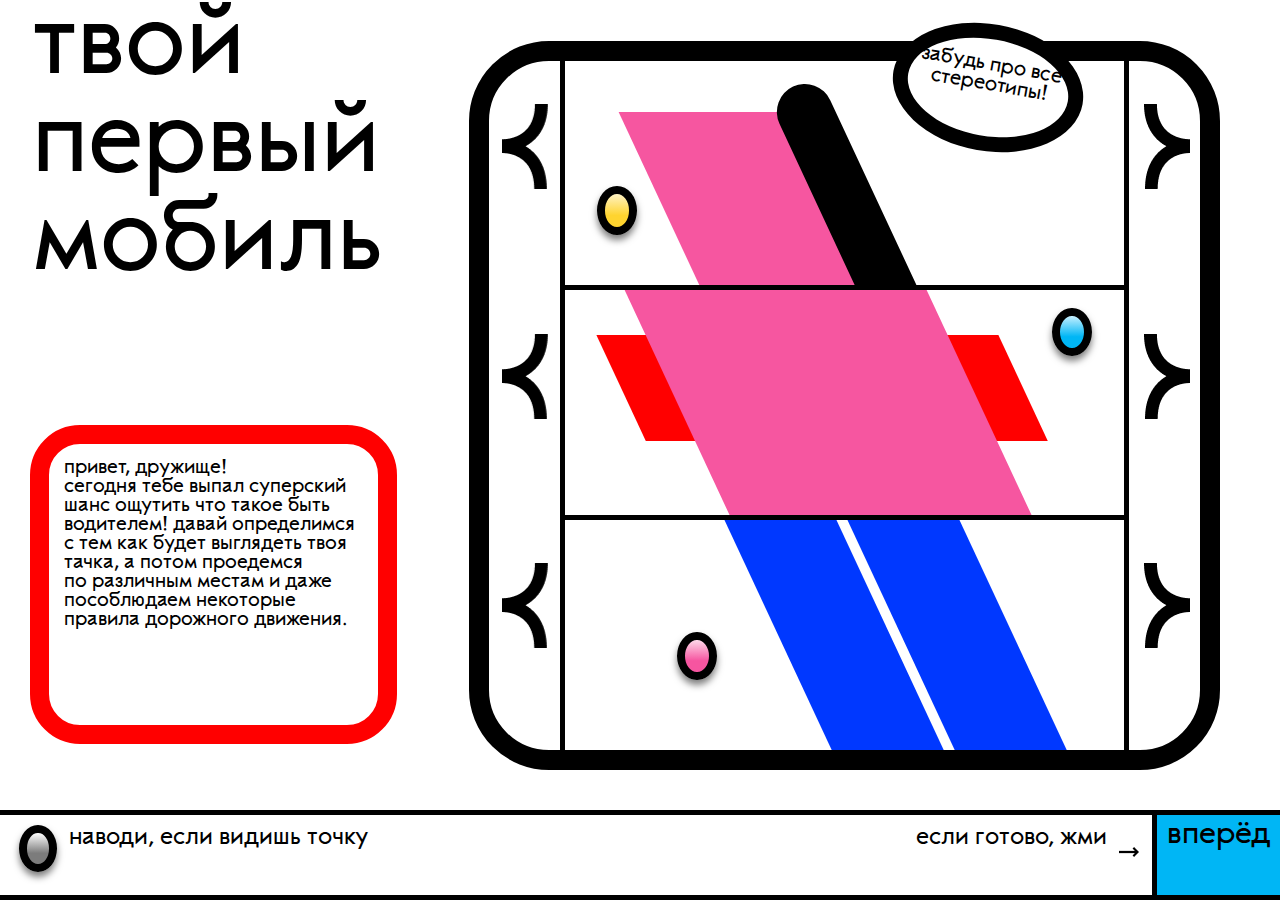
==== index.html @ 3484504b "Update index.html" ====
<!DOCTYPE html>
<html lang="en" dir="ltr">
  <head>
    <meta charset="utf-8">
    <title>бибика</title>
    <meta name="viewport" content="width=device-width, initial-scale=1">
    <link rel="stylesheet" href="stylesheets/style.css">
    <script src="https://ajax.googleapis.com/ajax/libs/jquery/3.5.1/jquery.min.js"></script>
    <script src="stylesheets/js.js"></script>
    <link rel="stylesheet" href="stylesheets/responsive.css">
    <link rel="stylesheet" href="stylesheets/responsive2.css">

  </head>
  <body>
    <div class="wrapper">
    <div class="wrapper2">

    <section class="block1">
      <div class="part1">
          <p class="p1">твой первый мобиль</p>
          <div class="line1"></div>
          <div class="line2"></div>
          <div class="line3"></div>
          <p class="p2">привет, дружище!<br>сегодня тебе выпал суперский шанс ощутить что такое быть водителем! давай определимся с&nbsp;тем как будет выглядеть твоя тачка, а потом проедемся по&nbsp;различным местам и даже пособлюдаем некоторые правила дорожного движения.</p>
      </div>

      <div class="part2">
        <div class="plushka">
            <div class="">забудь про все стереотипы!</div>
        </div>
        <div class="button1_block1"></div>
        <div class="button2_block1"></div>
        <div class="button3_block1"></div>

        <div class="slider_wrapper">

          <div class="slider1">
            <div class="item" id="slide1">
              <div class="element1_slide1"></div>
              <div class="element2_slide1"></div>
            </div>
            <div class="item" id="slide2">
              <div class="element2_slide2"></div>
              <div class="element1_slide2"></div>
            </div>
            <div class="item" id="slide3">
              <div class="element1_slide3"></div>
              <div class="element2_slide3"></div>
            </div>
          </div>

          <a class="previous1" onclick="plusDivs(-1, 0)"></a>
          <a class="next1" onclick="plusDivs(1, 0)"></a>

          <div class="slider2">
            <div class="item2" id="slide1_2">
              <div class="element2_slide1_slider2"></div>
              <div class="element1_slide1_slider2"></div>
            </div>
            <div class="item2" id="slide2_2">
              <div class="element1_slide2_slider2"></div>
              <div class="element2_slide2_slider2"></div>
            </div>
            <div class="item2" id="slide3_2">
              <div class="element2_slide3_slider2"></div>
              <div class="element1_slide3_slider2"></div>
            </div>
          </div>

          <a class="previous2" onclick="plusDivs(-1, 1)"></a>
          <a class="next2" onclick="plusDivs(1, 1)"></a>

          <div class="slider3">
            <div class="item3" id="slide1_3">
              <div class="element1_slide1_slider3"></div>
              <div class="element2_slide1_slider3"></div>
            </div>
            <div class="item3" id="slide2_3">
              <div class="element1_slide2_slider3"></div>
              <div class="element2_slide2_slider3"></div>
            </div>
            <div class="item3" id="slide3_3">
              <div class="element1_slide3_slider3"></div>
              <div class="element2_slide3_slider3"></div>
              <div class="element3_slide3_slider3"></div>
            </div>
          </div>

          <a class="previous3" onclick="plusDivs(-1, 2)"></a>
          <a class="next3" onclick="plusDivs(-1, 2)"></a>

        </div>
      </div>

      <div class="part3">
        <div class="part3_1">
            <div class="button_general_block1"></div>
            <div class="text1_part1">наводи, если видишь точку</div>
            <!-- <div class="text2_part1">создай самую заметную бибику на проезжей части!</div> -->
            <!-- <div class="text3_part1">под капотом хранится самое важное в автомобиле — мотор!</div>
            <div class="text4_part1">чем круче колёса, тем приятнее поездка :)</div> -->
        </div>
        <div class="part3_2">
            <img src="./images/strelka.png" alt="">
            <div class="">если готово, жми</div>
        </div>
        <div class="part3_3">
            <div class="vpered1">вперёд</div>
        </div>
      </div>
      <div class="color_change1"></div>
    </section>



    <section class="block2">
      <div class="mainpart">
        <div class="light1">
            <div class="oval1"></div>
            <div class="stop_signal">stop</div>
        </div>
        <div class="light2">
            <div class="oval2"></div>
            <div class="wait_signal">wait</div>
        </div>
        <div class="light3">
            <div class="oval3"></div>
            <div class="go_signal">go</div>
        </div>
      </div>
      <div class="footer2">
        <div class="part1_footer2">
          <div class="phrase1">
            <div class="phrase1_part1">красный сигнал светофора запрещает движение!</div>
            <!-- <div class="phrase1_part1_iphone">красный сигнал светофора <br>запрещает движение!</div> -->
            <div class="phrase1_part2">мигающий тоже!</div>
          </div>
          <div class="phrase2">
            <div class="phrase2_part1">жёлтый сигнал светофора все еще запрещает движение!</div>
            <div class="phrase2_part2">но жёлтый мигающий уже разрешает</div>
          </div>
          <div class="phrase3">зелёный сигнал точно разрешает движение! можешь ехать</div>
        </div>
        <div class="part2_footer2">
          <div class="vpered2">вперёд</div>
        </div>
      </div>
    </section>


    <section class="block3">

      <div class="mainpart3">

        <div class="line_top">
          <div class="car5">
            <img src="./images/car5.svg" alt="">
          </div>
          <div class="car6">
            <img src="./images/car7.svg" alt="">
          </div>
          <div class="car7">
            <img src="./images/car3.svg" alt="">
          </div>
          <div class="car8">
            <img src="./images/car5.svg" alt="">
          </div>
        </div>

        <div class="line_middle1">
          <div class="car3">
            <img src="./images/car7.svg" alt="">
          </div>
          <div class="car4">
            <img src="./images/car3.svg" alt="">
          </div>
          <div class="car9">
            <img src="./images/car5.svg" alt="">
          </div>
          <div class="car10">
            <img src="./images/car2.svg" alt="">
          </div>
        </div>

        <div class="line_middle2">
          <div class="dashed_line">
            <img src="./images/dashed_line.svg" alt="">
          </div>
          <div class="second_slider_wrapper">
            <div class="slider1_second_slider_wrapper"></div>
            <div class="slider2_second_slider_wrapper"></div>
            <div class="slider3_second_slider_wrapper"></div>
          </div>
        </div>

        <div class="line_bottom">
          <div class="car1">
            <img src="./images/car6.svg" alt="">
          </div>
          <div class="car2">
            <img src="./images/car1.svg" alt="">
          </div>
        </div>
        <div class="bip_bip_img">
          <img class="b_img" src="./images/b2.svg" alt="">
          <img class="i_img" src="./images/i2.svg" alt="">
          <img class="p_img" src="./images/p2.svg" alt="">

          <img class="b2_img" src="./images/b.svg" alt="">
          <img class="i2_img" src="./images/i.svg" alt="">
          <img class="p2_img" src="./images/p.svg" alt="">
        </div>
      </div>

      <div class="footer3">
        <div class="part1_footer3">
          <div>газ</div>
        </div>
        <div class="part2_footer3">
          <div>тормоз</div>
        </div>
        <!-- <div class="part3_footer3">
          <div>нитро</div>
        </div> -->
        <div class="part4_footer3">
          <img class="bip_bip_button" src="./images/bip_bip.svg"></img>
        </div>
        <div class="part5_footer3">
          <div class="vpered3">вперёд</div>
        </div>
      </div>
    </section>


    <section class="block4">
      <div class="mainpart4">

        <div class="slider_block4_part1">
          <div class="city_slider">
            <div class="rectangle_part4"></div>

            <a class="previous_button_part4">
              <img src="./images/previousbutton.svg" alt="">
            </a>
            <a class="next_button_part4">
              <img src="./images/nextbutton.svg" alt="">
            </a>

            <div class="city_name">
              <div class="city_name_wrapper">
                <div class="city1">
                  <p id="city_name_paragraphs">Новосибирск</p>
                </div>
                <div class="city2">
                  <p id="city_name_paragraphs">Томск</p>
                </div>
                <div class="city3">
                  <p id="city_name_paragraphs">Красноярск</p>
                </div>
                <div class="city4">
                  <p id="city_name_paragraphs">Челябинск</p>
                </div>
                <div class="city5">
                  <p id="city_name_paragraphs">Тюмень</p>
                </div>
                <div class="city6">
                  <p id="city_name_paragraphs">Екатеринбург</p>
                </div>
                <div class="city7">
                  <p id="city_name_paragraphs">Новгород</p>
                </div>
                <div class="city8">
                  <p id="city_name_paragraphs">Краснодар</p>
                </div>
                <div class="city9">
                  <p id="city_name_paragraphs">Ростов-на-Дону</p>
                </div>
                <div class="city10">
                  <p id="city_name_paragraphs">Сочи</p>
                </div>
                <div class="city11">
                  <p id="city_name_paragraphs">Санкт-Петербург</p>
                </div>
                <div class="city12">
                  <p id="city_name_paragraphs">Москва</p>
                </div>
              </div>
            </div>
          </div>
        </div>

        <div class="slider_block4_part2">
          <div class="slider_block4_part2_wrapper">
            <div class="slider_block4 background1_part4">
              <div class="button1_block4"></div>
            </div>
            <div class="slider_block4 background2_part4">
              <div class="button2_block4"></div>
            </div>
            <div class="slider_block4 background3_part4">
              <div class="button3_block4"></div>
            </div>
            <div class="slider_block4 background4_part4">
              <div class="button4_block4"></div>
            </div>
            <div class="slider_block4 background5_part4">
              <div class="button5_block4"></div>
            </div>
            <div class="slider_block4 background6_part4">
              <div class="button6_block4"></div>
            </div>
            <div class="slider_block4 background7_part4">
              <div class="button7_block4"></div>
            </div>
            <div class="slider_block4 background8_part4">
              <div class="button8_block4"></div>
            </div>
            <div class="slider_block4 background9_part4">
              <div class="button9_block4"></div>
            </div>
            <div class="slider_block4 background10_part4">
              <div class="button10_block4"></div>
            </div>
            <div class="slider_block4 background11_part4">
              <div class="button11_block4"></div>
            </div>
            <div class="slider_block4 background12_part4">
              <div class="button12_block4"></div>
            </div>
          </div>

          <div class="third_slider_wrapper">
            <div class="slider1_third_slider_wrapper"></div>
            <div class="slider2_third_slider_wrapper"></div>
            <div class="slider3_third_slider_wrapper"></div>
          </div>
        </div>

        <div class="bip_bip_img2">
          <img class="b_img2" src="./images/b2.svg" alt="">
          <img class="i_img2" src="./images/i2.svg" alt="">
          <img class="p_img2" src="./images/p2.svg" alt="">
        </div>
      </div>

      <div class="road_sign_1">
        <img src="./images/road_sign_1.svg" alt="">
      </div>
      <div class="road_sign_2">
        <img src="./images/road_sign_2.svg" alt="">
      </div>
      <div class="road_sign_3">
        <img src="./images/road_sign_3.svg" alt="">
      </div>

      <div class="footer4">
        <div class="part1_footer4">

        </div>
        <div class="part2_footer4">
          <img class="bip_bip_button2" src="./images/bip_bip.svg"></img>
        </div>
        <div class="part3_footer4">
          <div class="vpered4">вперёд</div>
        </div>
      </div>
    </section>

    <section class="footer">
      <div class="picture_footer">
        <img src="./images/footer.svg" alt="">
      </div>
      <div class="text_footer">
        <div class="text_footer1">hse art and design school 2021</div>
        <div class="text_footer2">выполнил: данил матлахов</div>
      </div>
    </section>

  </div>
  </div>
  </body>
</html>
---- stylesheets/style.css ----
@import 'reset.css';
@import 'layout.css';
@import 'animation.css';

body {
 width: 100%;
 height: 100%;
 margin: 0 auto;
 display: block;
 position: relative;
 /* overflow: hidden; */
}
/* body::before {
  content: "";
  position: absolute;
  left: 0;
  top: 0;
  right: 0;
  width: 100%;
  height: 100%;
  display: block;
  opacity: 0.2;
  background: url("../images/background1.png") no-repeat;
  background-size: 100% auto;
} */
html{
  position: relative;
  height: 100%;
  width: 100%;
}

.wrapper {
  height: 100%;
  width: 100%;
  position: relative;
  overflow: hidden;
}
.wrapper2 {
  height: 100%;
  width: 420%;
  position: absolute;
  display: grid;
  grid-template-columns: 1fr 1fr 1fr 1fr 0.2fr;
  grid-template-areas: "block1 block2 block3 block4 main_footer"
}
.wrapper2_action1 {
  left: -100%;
  transition: all 0.25s ease;
}
.wrapper2_action2 {
  left: -200%;
  transition: all 0.25s ease;
}
.wrapper2_action3 {
  left: -300%;
  transition: all 0.25s ease;
}
.wrapper2_action4 {
  left: -320%;
  transition: all 0.25s ease;
}

/* начало первого блока */
.block1 {
  grid-area: block1;
  height: 100%;
  width: 100%;
  display: grid;
  /* display: none; */
  grid-template-columns: 1fr 1fr 1fr;
  grid-template-rows: 1fr 10%;
  grid-template-areas:  "part1 part2 part2"
                        "part3 part3 part3"
}

.plushka {
  height: 12%;
  width: 19%;
  position: absolute;
  background: white;
  top: 3%;
  right: 23%;
  z-index: 5;
  border-radius: 50%;
  transform: rotate(10deg);
  border: 15px solid black;
}
.plushka div {
  font-size: 20px;
  font-family: TwentytwelveSansG;
  margin-top: 10%;
  text-align: center;
}
.button1_block1, .button2_block1, .button3_block1 {
  position: absolute;
  height: 4%;
  width: 2.8%;
  border-radius: 50%;
  border: 8px solid black;
  box-shadow: 0px 5px 7px 0px rgba(0,0,0,0.5);
}
.button1_block1 {
  top: 23%;
  left: 20%;
  background: -webkit-linear-gradient(0deg, rgb(255, 212, 47) 35%, rgb(255, 243, 197));
  background: -moz-linear-gradient(0deg, rgb(255, 212, 47) 35%, rgb(255, 243, 197));
  background: linear-gradient(0deg, rgb(255, 212, 47) 35%, rgb(255, 243, 197));
}
.button2_block1 {
  top: 38%;
  right: 22%;
  background: -webkit-linear-gradient(0deg, rgb(0, 182, 245) 35%, rgb(198, 240, 255));
  background: -moz-linear-gradient(0deg, rgb(0, 182, 245) 35%, rgb(198, 240, 255));
  background: linear-gradient(0deg, rgb(0, 182, 245) 35%, rgb(198, 240, 255));
}
.button3_block1 {
  top: 78%;
  right: 66%;
  background: -webkit-linear-gradient(0deg, rgb(246, 85, 160) 35%, rgb(254, 217, 234));
  background: -moz-linear-gradient(0deg, rgb(246, 85, 160) 35%, rgb(254, 217, 234));
  background: linear-gradient(0deg, rgb(246, 85, 160) 35%, rgb(254, 217, 234));
}
.button_general_block1 {
  top: 13%;
  left: 1.5%;
  background: -webkit-linear-gradient(0deg, rgb(124, 124, 124) 35%, rgb(255, 255, 255));
  background: -moz-linear-gradient(0deg, rgb(124, 124, 124) 35%, rgb(255, 255, 255));
  background: linear-gradient(0deg, rgb(124, 124, 124) 35%, rgb(255, 255, 255));
  position: absolute;
  height: 38%;
  width: 1.8%;
  border-radius: 50%;
  border: 8px solid black;
  box-shadow: 0px 5px 7px 0px rgba(0,0,0,0.5);
}
/* _______________________________________________ */
.part1 {
  position: relative;
  grid-area: part1;
}
.p1 {
  height: 53%;
  width: 85%;
  margin: 0 auto;
  margin-top: 0%;
  opacity: 1;
  position: relative;
  font-size: 115px;
  font-family: TwentytwelveSansG;
  /* text-decoration: underline; */
}
.line1, .line2, .line3 {display: none;}
.p2 {
  height: 33%;
  width: 70%;
  margin: 0 auto;
  margin-top: -1%;
  /* background: red; */
  opacity: 1;
  position: relative;
  font-size: 22px;
  font-family: TwentytwelveSansG;
  border-radius: 50px;
  border: 19px solid red;
  padding: 15px;
}
/* _______________________________________________ */

.part2 {
  position: relative;
  grid-area: part2;
  display: grid;
  grid-template-columns: 5% 1fr 7%;
  grid-template-rows: 5% 1fr 5%;
  grid-template-areas: ". . ."
                       ". slider_wrapper ."
                       ". . ."
}
.slider_wrapper {
  grid-area: slider_wrapper;
  border-radius: 80px;
  border: 20px solid black;
  display: grid;
  grid-template-columns: 10% 1fr 10%;
  grid-template-rows: 1fr 1fr 1fr;
  grid-template-areas:  "previous_button1 slider1 next_button1"
                        "previous_button2 slider2 next_button2"
                        "previous_button3 slider3 next_button3"
}
.slider1 {
  position: relative;
  grid-area: slider1;
  overflow: hidden;
  /* background-color: purple; */
  border-bottom: 5px solid black;
  border-left: 5px solid black;
  border-right: 5px solid black;
}
#slide1, #slide2, #slide3 {width: 100%; height: 100%; position: relative;}
/* #slide1 {background-color: red;} */
/* #slide2 {background-color: green;} */
/* #slide3 {background-color: yellow;} */

.element1_slide1 {
  position: absolute;
  height: 79%; width: 36%;
  left: 17%; top: 23%;
  transform: skewX(25deg);
  background-color: #F656A0;
}
.element2_slide1 {
  position: absolute;
  height: 120%; width: 10%;
  left: 46%; top: 6%;
  transform: rotate(-25deg);
  background-color: black;
  border-radius: 100px;
}
.element1_slide2 {
  position: absolute;
  height: 111%; width: 32%;
  left: 21%; top: 22%;
  transform: skewX(25deg);
  background-color: #FFD42F;
  border-radius: 60px;
}
.element2_slide2 {
  position: absolute;
  height: 39%; width: 7%;
  left: 51%; top: 49%;
  transform: skew(25deg);
  background-color: #FF0000;
}
.element1_slide3 {
  position: absolute;
  height: 52%; width: 47%;
  left: 13%; top: 48%;
  transform: skewX(25deg);
  background-color: #0038FF;
}
.element2_slide3 {
  position: absolute;
  height: 85%; width: 10%;
  left: 37%; top: 6%;
  transform: rotate(-25deg);
  background-color: black;
  border-radius: 100px;
}
/* _______________________________________________ */

.slider2 {
  position: relative;
  grid-area: slider2;
  overflow: hidden;
  border-bottom: 5px solid black;
  border-left: 5px solid black;
  border-right: 5px solid black;
}

#slide1_2, #slide2_2, #slide3_2 {width: 100%; height: 100%; position: relative;}

.element1_slide1_slider2 {
  position: absolute;
  height: 100%; width: 54%;
  left: 20%;
  transform: skewX(25deg);
  background-color: #F656A0;
}
.element2_slide1_slider2 {
  position: absolute;
  height: 47%; width: 72%;
  left: 10%; top: 20%;
  transform: skewX(25deg);
  background-color: #FF0000;
}
.element1_slide2_slider2 {
  position: absolute;
  height: 100%; width: 70%;
  left: 11%;
  transform: skewX(25deg);
  background-color: #FFD42F;
  border-radius: 70px;
}
.element2_slide2_slider2 {
  position: absolute;
  height: 38%; width: 8%;
  left: 81%; top: 32%;
  transform: skewX(25deg);
  background-color: black;
}
.element1_slide3_slider2 {
  position: absolute;
  height: 100%; width: 70%;
  left: 13%;
  transform: skewX(25deg);
  background-color: #0038FF;
}
.element2_slide3_slider2 {
  position: absolute;
  height: 40%; width: 90%;
  left: 4%; top: 40%;
  transform: skewX(25deg);
  background-color: #FFD42F;
  border-radius: 70px;
  /* z-index: -1; */
}

/* _______________________________________________ */
.slider3 {
  position: relative;
  grid-area: slider3;
  overflow: hidden;
  border-left: 5px solid black;
  border-right: 5px solid black;
}
#slide1_3, #slide2_3, #slide3_3 {width: 100%; height: 100%; position: relative; overflow: hidden;}
/* #slide3_3 {background-color: skyblue;} */

.element1_slide1_slider3 {
  position: absolute;
  height: 100%; width: 20%;
  left: 38%; top: 0%;
  transform: skewX(25deg);
  background-color: #0038FF;
}
.element2_slide1_slider3 {
  position: absolute;
  height: 100%; width: 20%;
  left: 60%; top: 0%;
  transform: skewX(25deg);
  background-color: #0038FF;
}
.element1_slide2_slider3 {
  position: absolute;
  height: 150%; width: 20%;
  left: 35%; bottom: -4%;
  transform: rotate(-25deg);
  background-color: #FF0000;
  border-radius: 100px;
}
.element2_slide2_slider3 {
  position: absolute;
  height: 150%; width: 20%;
  left: 60%; bottom: -4%;
  transform: rotate(-25deg);
  background-color: #FF0000;
  border-radius: 100px;
}
.element1_slide3_slider3 {
  position: absolute;
  height: 150%; width: 13%;
  left: 64%; bottom: -5%;
  transform: rotate(-25deg);
  background-color: #F656A0;
  border-radius: 100px;
}
.element2_slide3_slider3 {
  position: absolute;
  height: 150%; width: 13%;
  left: 51%; bottom: -5%;
  transform: rotate(-25deg);
  background-color: #F656A0;
  border-radius: 100px;
}
.element3_slide3_slider3 {
  position: absolute;
  height: 150%; width: 13%;
  left: 38%; bottom: -5%;
  transform: rotate(-25deg);
  background-color: #F656A0;
  border-radius: 100px;
}
/* _______________________________________________ */

.next1, .next2, .next3 {
  height: 58%;
  width: 78%;
  margin: 0 auto;
  margin-top: 50%;
}
.next1 { grid-area: next_button1; background: url("../images/nextbutton.png") no-repeat;}
.next2 { grid-area: next_button2; background: url("../images/nextbutton.png") no-repeat;}
.next3 { grid-area: next_button3; background: url("../images/nextbutton.png") no-repeat;}

.previous1, .previous2, .previous3 {
  height: 58%;
  width: 58%;
  margin: 0 auto;
  margin-top: 50%;
}
.previous1 { grid-area: previous_button1; background: url("../images/previousbutton.png") no-repeat;}
.previous2 { grid-area: previous_button2; background: url("../images/previousbutton.png") no-repeat;}
.previous3 { grid-area: previous_button3; background: url("../images/previousbutton.png") no-repeat;}

.active-slide {
 display:block;
}

/* _______________________________________________ */
.part3 {
  position: relative;
  background: white;
  grid-area: part3;
  border-top: 5px solid black;
  border-bottom: 5px solid black;
  display: grid;
  grid-template-columns: 45% 45% 10%;
  grid-template-areas: "part3_1 part3_2 part3_3";
}
.part3_1 {
  grid-area: part3_1;
  /* background: red; */
}
.text1_part1, .text2_part1 {
  font-size: 23px;
  font-family: TwentytwelveSansG;
  margin-top: 2.5%;
  margin-left: 11%;
}
.text2_part1 {
  width: 47ch;
  animation: printed_text1 3s steps(47);
  animation-play-state: paused;
}


.part3_2 {
  grid-area: part3_2;
  /* background: yellow; */
}
.part3_2 div {
  font-size: 23px;
  font-family: TwentytwelveSansG;
  margin-top: 2.5%;
  margin-left: 64%;
}
.part3_2 img {
  position: absolute;
  top: 40%;
  right: 11%;
}
.part3_3 {
  grid-area: part3_3;
  /* background: #00B6F5; */
  background: #00B6F5;
  border-left: 5px solid black;
}
.vpered1 {
  width: 100%;
  font-size: 36px;
  font-family: TwentytwelveSansG;
  display: flex;
  cursor: pointer;
  justify-content: center;
  margin-top: 4%;
}
.part3_3:hover {
  background: #06A0D6;
  transition: all 0.25s ease;
}




/* начало второго блока */
.block2 {
  grid-area: block2;
  height: 100%;
  width: 100%;
  overflow: hidden;
  display: grid;
  /* display: none; */
  grid-template-rows: 1fr 10%;
  grid-template-areas:  "mainpart"
                        "footer2"
}
/* _______________________________________________ */
.mainpart {
  grid-area: mainpart;
  position: relative;
  background-image: url("../images/road.jpg");
  display: grid;
  grid-template-columns: 2% 1fr 1fr 1fr 2%;
  grid-template-areas:  ". light1 light2 light3 ."
}
.light1, .light2, .light3 {position: relative;}
.light1 {grid-area: light1;}
.light2 {grid-area: light2;}
.light3 {grid-area: light3;}

.oval1, .oval2, .oval3 {
  position: relative;
  height: 100%;
  width: 100%;
  border-radius: 100% / 100%;
  transform: skew(20deg);
}
.oval1 {
  background: red;
  opacity: 0.4;
  animation: red_signal_work 25s linear;
  animation-play-state: paused;
}
.oval2 {
  background: #FFD42F;
  opacity: 0.4;
  animation: yellow_signal_work 25s ease;
  animation-play-state: paused;
}
.oval3 {
  background: #11DA00;
  opacity: 1;
  animation: green_signal_work 25s ease;
  animation-play-state: paused;
  box-shadow: 0px 0px 40px 20px #11DA00;
}
.stop_signal, .wait_signal, .go_signal {
  position: absolute;
  font-size: 120px;
  font-family: TwentytwelveSansG;
  transform: rotate(-32deg);
}
.stop_signal {
  top: 40%;
  left: 17%;
  opacity: 0.4;
  animation: light1_work 25s linear;
  animation-play-state: paused;
}
.wait_signal {
  top: 40%;
  left: 19%;
  opacity: 0.4;
  animation: light2_work 25s ease;
  animation-play-state: paused;
}
.go_signal {
  top: 40%;
  left: 33%;
  opacity: 1;
  animation: light3_work 25s ease;
  animation-play-state: paused;
}

.footer2 {
  grid-area: footer2;
  position: relative;
  background: white;
  display: grid;
  grid-template-columns: 1fr 10%;
  grid-template-areas:  "part1_footer2 part2_footer2";
  border-top: 5px solid black;
  border-bottom: 5px solid black;
}
.part1_footer2 {
  position: relative;
  grid-area: part1_footer2;
}
.phrase1 {
  position: absolute;
  height: 100%;
  width: 97%;
  left: 2%;
  top: 90%;
  animation: phrase1_disappear 9s;
  animation-play-state: paused;
}
.phrase1_part1 {
  display: inline-block;
  width: 44ch;
  animation: printed_text1 3s steps(44);
  animation-play-state: paused;
}
.phrase1_part2 {
  display: inline-block;
  width: 14ch;
  opacity: 1;
  animation: printed_text1 1.5s 5s steps(14), printed_text2_opacity 5s;
  animation-play-state: paused;
}
.phrase2 {
  position: absolute;
  height: 100%;
  width: 97%;
  left: 2%;
  top: 90%;
  opacity: 0;
  animation: phrase2_disappear 7.5s 8.5s;
  animation-play-state: paused;
}
.phrase2_part1 {
  width: 51ch;
  opacity: 1;
  animation: printed_text1 2.5s 8.5s steps(51);
  animation-play-state: paused;
}
.phrase2_part2 {
  width: 32ch;
  opacity: 1;
  animation: printed_text1 1.2s 13s steps(32), printed_text2_opacity 13s;
  animation-play-state: paused;
}
.phrase1 div, .phrase2 div {
  display: inline-block;
  font-size: 23px;
  margin-top: 1.5%;
  white-space: nowrap;
  overflow: hidden;
  font-family: monospace;
}
.phrase3 {
  position: absolute;
  width: 53ch;
  height: 100%;
  margin-left: 2%;
  top: 30%;
  opacity: 1;
  font-size: 23px;
  white-space: nowrap;
  overflow: hidden;
  font-family: monospace;
  animation: printed_text2_opacity 15.7s, printed_text1 3s steps(53) 15.7s;
  animation-play-state: paused;
}

.part2_footer2 {
  grid-area: part2_footer2;
  background: #00B6F5;
  border-left: 5px solid black;
  cursor: pointer;
  opacity: 1;
  animation: vpered2_activity 16.5s ease;
  animation-play-state: paused;
}
@keyframes vpered2_activity {
  0% {opacity: 0; cursor: none}
  97% {opacity: 0; cursor: none}
  100% {opacity: 1; cursor: none}
}
.part2_footer2:hover {
  background: #06A0D6;
  transition: all 0.25s ease;
}
.part2_footer2 div {
  width: 100%;
  font-size: 36px;
  font-family: TwentytwelveSansG;
  display: flex;
  justify-content: center;
  margin-top: 4%;
}




/* начало третьего блока */
.block3 {
  grid-area: block3;
  height: 100%;
  width: 100%;
  overflow: hidden;
  display: grid;
  /* display: none; */
  grid-template-rows: 1fr 10%;
  grid-template-areas:  "mainpart3"
                        "footer3"
}

/* _______________________________________________ */
.mainpart3 {
  grid-area: mainpart3;
  position: relative;
  display: grid;
  grid-template-rows: 25% 25% 25% 25%;
  grid-template-areas: "line_top"
                       "line_middle1"
                       "line_middle2"
                       "line_bottom"
}

.bip_bip_img, .bip_bip_img2 {
  position: absolute;
  height: 100%;
  width: 100%;
  background-color: black;
  display: none;
  z-index: 2;
}
.bip_bip_img img, .bip_bip_img2 img {position: absolute; height: 100%;}
.i_img {left: 30%;}
.p_img {right: 0;}

.line_top {grid-area: line_top;}
.line_middle1 {grid-area: line_middle1;}
.line_middle2 {grid-area: line_middle2; position: relative;}
.line_bottom {grid-area: line_bottom; position: relative;}

.dashed_line {
  width: 100%;
  height: 12%;
}
.dashed_line img {
  width: 100%;
  height: 100%;
}

.second_slider_wrapper {
  position: absolute;
  bottom: 0;
  left: 35%;
  height: 170%;
  width: 24%;
  /* background-color: red; */
  display: grid;
  margin-left: 0%;
  grid-template-rows: 1fr 1fr 1fr;
  grid-template-areas: "slider1_second_slider_wrapper"
                       "slider2_second_slider_wrapper"
                       "slider3_second_slider_wrapper";
                       animation-name: edut_tachki4, car1_animation3;
                       animation-duration: 6s, 1s;
                       animation-delay: -3s, 0s;
                       animation-direction: normal, alternate;
                       animation-timing-function: linear, ease-in;
                       animation-fill-mode: forwards, forwards;
                       animation-iteration-count: infinite, infinite;
                       animation-play-state: paused, paused;
}



.slider1_second_slider_wrapper {
  grid-area: slider1_second_slider_wrapper;
  overflow: hidden;
  position: relative;
}
.slider2_second_slider_wrapper {
  grid-area: slider2_second_slider_wrapper;
  overflow: hidden;
}
.slider3_second_slider_wrapper {
  grid-area: slider3_second_slider_wrapper;
  overflow: hidden;
}

.car1, .car2 {position: absolute; height: 100%;}
.car1 {left: 0%; animation: car1_animation 6s infinite ease-in, car1_animation2 7s 6s infinite ease-in, car1_animation3 1s infinite alternate ease-in; animation-play-state: paused;}
.car2 {left: 55%; animation: car1_animation 3s infinite ease-in, car1_animation2 7s 3s infinite ease-in, car1_animation3 1s infinite alternate ease-in; animation-play-state: paused;}

.car3, .car4, .car5, .car6, .car7, .car8, .car9, .car10 {
  position: relative;
  display: inline-block;
  height: 100%;
}
.car5, .car8, .car9 {width: 22%;}
.car1 {width: 23%; margin-bottom: 0%;}
.car5 {margin-left: 2%}
.car2, .car6, .car7, .car3, .car4, .car10 {width: 25%;}
.car3 {margin-left: -5%;}
.car4 {margin-right: 1%;}

.car5 img, .car7 img, .car10 img {animation: maschiny_v_probke 1s infinite ease-in}
.car6 img, .car3 img, .car9 img {animation: maschiny_v_probke2 1s infinite ease-in}
.car4 img, .car8 img {animation: maschiny_v_probke3 1s infinite ease-in}

.car2 img, .car3 img, .car6 img, .car10 img {
  position: absolute;
  bottom: 0;
  height: 141%;
}
.car1 img, .car4 img, .car5 img, .car7 img, .car8 img, .car9 img {
  position: absolute;
  bottom: 0;
  height: 165%;
}
/* _______________________________________________ */

.footer3 {
  grid-area: footer3;
  position: relative;
  background: #E0FFFF;
  display: grid;
  grid-template-columns: 7% 12% 1fr 10%;
  grid-template-areas: "part1_footer3 part2_footer3 part4_footer3 part5_footer3";
  border-top: 5px solid black;
  border-bottom: 5px solid black;
}
.part1_footer3 div, .part2_footer3 div, .part3_footer3 div, .part5_footer3 div {
  width: 100%;
  font-size: 36px;
  font-family: TwentytwelveSansG;
  display: flex;
  justify-content: center;
}
.part1_footer3 div, .part2_footer3 div, .part3_footer3 div {margin-top: 4%;}
.part1_footer3 {
  grid-area: part1_footer3;
  border-right: 5px solid black;
  cursor: pointer;
  transition: all 0.25s ease;
}
.part1_footer3:hover {
  background-color: #11DA00;
}
.part2_footer3 {
  grid-area: part2_footer3;
  border-right: 5px solid black;
  cursor: pointer;
  transition: all 0.25s ease;
}
.part2_footer3:hover {
  background-color: #FF0000;
}
.part3_footer3 {
  grid-area: part3_footer3;
  border-right: 5px solid black;
  cursor: pointer;
  transition: all 0.25s ease;
}
.part3_footer3:hover {
  background-color: #0038FF;
}
.part4_footer3 {
  grid-area: part4_footer3;
  position: relative;
}
.bip_bip_button {
  position: absolute;
  height: 100%;
  width: 17%;
  top: 17%;
  right: 1%;
  cursor: url(../images/bip_bip_cursor.png) 100 70, pointer;
  /* animation: bip_bip_flashing 1s infinite; */
}
.part5_footer3 {
  grid-area: part5_footer3;
  background: #00B6F5;
  border-left: 5px solid black;
  cursor: pointer;
}
.part5_footer3:hover {
  background: #06A0D6;
  transition: all 0.25s ease;
}
.vpered3 {
  margin-top: 4%;
}



/* начало четвертого блока */
.block4 {
  grid-area: block4;
  position: relative;
  height: 100%;
  width: 100%;
  /* overflow: hidden; */
  display: grid;
  /* display: none; */
  grid-template-rows: 1fr 10%;
  grid-template-areas:  "mainpart4"
                        "footer4"
}
.mainpart4 {
  grid-area: mainpart4;
  display: grid;
  position: relative;
  grid-template-rows: 5% 15% 1fr 5%;
  grid-template-columns: 3% 1fr 3%;
  grid-template-areas:  ". . ."
                        ". slider_block4_part1 ."
                        ". slider_block4_part2 ."
                        ". . ."
}
.slider_block4_part1 {
  grid-area: slider_block4_part1;
  display: grid;
  grid-template-columns: 20% 1fr 20%;
  grid-template-areas:  ".  city_slider .";
  position: relative;
}
.city_slider {
  grid-area: city_slider;
  position: relative;
  display: grid;
  grid-template-columns: 12% 1fr 12%;
  grid-template-areas: "previous_button_part4 city_name next_button_part4"
}
.rectangle_part4 {
  position: absolute;
  top: 0%;
  height: 80%;
  width: 95%;
  background-color: pink;
  border-radius: 100px;
  border: 20px solid black;
  z-index: -1;
}
.previous_button_part4 {
  grid-area: previous_button_part4;
  border-right: 5px solid black;
  position: relative;
  cursor: pointer;
}
.previous_button_part4 img {
  position: absolute;
  height: 80%;
  top: 19%;
  left: 38%;
}
.next_button_part4 {
  grid-area: next_button_part4;
  border-left: 5px solid black;
  position: relative;
  cursor: pointer;
}
.next_button_part4 img {
  position: absolute;
  height: 80%;
  top: 19%;
  left: 10%;
}
.city_name {
  position: relative;
  grid-area: city_name;
  height: 100%;
  width: 100%;
  overflow: hidden;
}
.city_name_wrapper {
  position: absolute;
  height: 100%;
  width: 1200%;
  display: grid;
  grid-template-columns: 1fr 1fr 1fr 1fr 1fr 1fr 1fr 1fr 1fr 1fr 1fr 1fr;
  grid-template-areas:  "city1 city2 city3 city4 city5 city6 city7 city8 city9 city10 city11 city12";
  transition: all 1.5s ease;
}
.city1 {grid-area: city1;}
.city2 {grid-area: city2;}
.city3 {grid-area: city3;}
.city4 {grid-area: city4;}
.city5 {grid-area: city5;}
.city6 {grid-area: city6;}
.city7 {grid-area: city7;}
.city8 {grid-area: city8;}
.city9 {grid-area: city9;}
.city10 {grid-area: city10;}
.city11 {grid-area: city11;}
.city12 {grid-area: city12;}
#city_name_paragraphs {
  margin-top: 6%;
  text-align: center;
  font-size: 36px;
  font-family: TwentytwelveSansG;
}

.slider_block4_part2 {
  grid-area: slider_block4_part2;
  border-radius: 80px;
  border: 20px solid black;
  overflow: hidden;
  position: relative;
}
.slider_block4_part2_wrapper {
  position: absolute;
  left: 0%;
  width: 1200%;
  height: 100%;
  display: grid;
  grid-template-columns: 1fr 1fr 1fr 1fr 1fr 1fr 1fr 1fr 1fr 1fr 1fr 1fr;
  grid-template-areas:  "background1 background2 background3 background4 background5 background6 background7 background8 background9 background10 background11 background12";
  transition: all 1.5s ease;
}
.slider_block4 {
  position: relative;
  width: 100%;
  height: 100%;
  background-size: 100%;
}
.button1_block4, .button2_block4, .button3_block4, .button4_block4, .button5_block4, .button6_block4, .button7_block4, .button8_block4, .button9_block4, .button10_block4, .button11_block4, .button12_block4 {
  position: absolute;
  height: 5.5%;
  width: 2%;
  border-radius: 50%;
  border: 8px solid black;
  box-shadow: 0px 5px 7px 0px rgba(0,0,0,0.5);
}
.background1_part4 {position: relative; grid-area: background1; background: url(../images/nsk_background.png) no-repeat top;}
.button1_block4 {top: 9%; left: 68.5%;
  background: -webkit-linear-gradient(0deg, rgb(246, 85, 160) 35%, rgb(254, 217, 234));
  background: -moz-linear-gradient(0deg, rgb(246, 85, 160) 35%, rgb(254, 217, 234));
  background: linear-gradient(0deg, rgb(246, 85, 160) 35%, rgb(254, 217, 234));
}

.background2_part4 {grid-area: background2; background: url(../images/tomsk_background.png) no-repeat center;}
.button2_block4 {top: 22%; left: 23.5%;
  background: -webkit-linear-gradient(0deg, rgb(0, 182, 245) 35%, rgb(198, 240, 255));
  background: -moz-linear-gradient(0deg, rgb(0, 182, 245) 35%, rgb(198, 240, 255));
  background: linear-gradient(0deg, rgb(0, 182, 245) 35%, rgb(198, 240, 255));
}

.background3_part4 {grid-area: background3; background: url(../images/krasnoyarsk_background.png) no-repeat center;}
.button3_block4 {top: 42%; left: 13.5%;
  background: -webkit-linear-gradient(0deg, rgb(255, 212, 47) 35%, rgb(255, 243, 197));
  background: -moz-linear-gradient(0deg, rgb(255, 212, 47) 35%, rgb(255, 243, 197));
  background: linear-gradient(0deg, rgb(255, 212, 47) 35%, rgb(255, 243, 197));
}

.background4_part4 {grid-area: background4; background: url(../images/chelyabinck_background.png) no-repeat bottom;}
.button4_block4 {top: 22%; left: 23.5%;
  background: -webkit-linear-gradient(0deg, rgb(246, 85, 160) 35%, rgb(254, 217, 234));
  background: -moz-linear-gradient(0deg, rgb(246, 85, 160) 35%, rgb(254, 217, 234));
  background: linear-gradient(0deg, rgb(246, 85, 160) 35%, rgb(254, 217, 234));
}

.background5_part4 {grid-area: background5;  background: url(../images/tiumen_background.png) no-repeat center;}
.button5_block4 {top: 14%; left: 23.5%;
  background: -webkit-linear-gradient(0deg, rgb(0, 182, 245) 35%, rgb(198, 240, 255));
  background: -moz-linear-gradient(0deg, rgb(0, 182, 245) 35%, rgb(198, 240, 255));
  background: linear-gradient(0deg, rgb(0, 182, 245) 35%, rgb(198, 240, 255));
}

.background6_part4 {grid-area: background6; background: url(../images/ekatirinburg_background.png) no-repeat center;}
.button6_block4 {top: 22%; left: 23.5%;
  background: -webkit-linear-gradient(0deg, rgb(255, 212, 47) 35%, rgb(255, 243, 197));
  background: -moz-linear-gradient(0deg, rgb(255, 212, 47) 35%, rgb(255, 243, 197));
  background: linear-gradient(0deg, rgb(255, 212, 47) 35%, rgb(255, 243, 197));
}

.background7_part4 {grid-area: background7; background: url(../images/novgorod_background.png) no-repeat center;}
.button7_block4 {top: 42%; left: 13.5%;
  background: -webkit-linear-gradient(0deg, rgb(246, 85, 160) 35%, rgb(254, 217, 234));
  background: -moz-linear-gradient(0deg, rgb(246, 85, 160) 35%, rgb(254, 217, 234));
  background: linear-gradient(0deg, rgb(246, 85, 160) 35%, rgb(254, 217, 234));
}

.background8_part4 {grid-area: background8; background: url(../images/krasnodar_background.png) no-repeat center;}
.button8_block4 {top: 22%; left: 23.5%;
  background: -webkit-linear-gradient(0deg, rgb(0, 182, 245) 35%, rgb(198, 240, 255));
  background: -moz-linear-gradient(0deg, rgb(0, 182, 245) 35%, rgb(198, 240, 255));
  background: linear-gradient(0deg, rgb(0, 182, 245) 35%, rgb(198, 240, 255));
}

.background9_part4 {grid-area: background9; background: url(../images/rostov_background.png) no-repeat center;}
.button9_block4 {top: 22%; left: 23.5%;
  background: -webkit-linear-gradient(0deg, rgb(255, 212, 47) 35%, rgb(255, 243, 197));
  background: -moz-linear-gradient(0deg, rgb(255, 212, 47) 35%, rgb(255, 243, 197));
  background: linear-gradient(0deg, rgb(255, 212, 47) 35%, rgb(255, 243, 197));
}

.background10_part4 {grid-area: background10; background: url(../images/sochi_background.png) no-repeat bottom;}
.button10_block4 {top: 22%; left: 23.5%;
  background: -webkit-linear-gradient(0deg, rgb(246, 85, 160) 35%, rgb(254, 217, 234));
  background: -moz-linear-gradient(0deg, rgb(246, 85, 160) 35%, rgb(254, 217, 234));
  background: linear-gradient(0deg, rgb(246, 85, 160) 35%, rgb(254, 217, 234));
}

.background11_part4 {grid-area: background11; background: url(../images/st_petersburg_background.png) no-repeat center;}
.button11_block4 {top: 22%; left: 23.5%;
  background: -webkit-linear-gradient(0deg, rgb(0, 182, 245) 35%, rgb(198, 240, 255));
  background: -moz-linear-gradient(0deg, rgb(0, 182, 245) 35%, rgb(198, 240, 255));
  background: linear-gradient(0deg, rgb(0, 182, 245) 35%, rgb(198, 240, 255));
}

.background12_part4 {grid-area: background12; background: url(../images/moscow_background.png) no-repeat bottom;}
.button12_block4 {bottom: 7%; right: 22.5%;
  background: -webkit-linear-gradient(0deg, rgb(255, 212, 47) 35%, rgb(255, 243, 197));
  background: -moz-linear-gradient(0deg, rgb(255, 212, 47) 35%, rgb(255, 243, 197));
  background: linear-gradient(0deg, rgb(255, 212, 47) 35%, rgb(255, 243, 197));
}
.third_slider_wrapper {
  position: absolute;
  bottom: 0;
  left: 31%;
  height: 85%;
  width: 35%;
  display: grid;
  grid-template-rows: 1fr 1fr 1fr;
  grid-template-areas: "slider1_third_slider_wrapper"
                       "slider2_third_slider_wrapper"
                       "slider3_third_slider_wrapper";
  animation: third_slider_wrapper_animation 1.5s ease-in;
  animation-play-state: paused;
}
.slider1_third_slider_wrapper {
  grid-area: slider1_third_slider_wrapper;
  overflow: hidden;
}
.slider2_third_slider_wrapper {
  grid-area: slider2_third_slider_wrapper;
  overflow: hidden;
}
.slider3_third_slider_wrapper {
  grid-area: slider3_third_slider_wrapper;
  overflow: hidden;
}


/* _______________________________________________ */
.road_sign_1 {
  position: absolute;
  top: 3%;
  left: 8%;
  height: 27%;
  width: 16%;
}
.road_sign_1 img {
  height: 100%;
  width: 100%;
}
.road_sign_2 {
  position: absolute;
  top: 9%;
  left: 0%;
  height: 27%;
  width: 16%;
}
.road_sign_2 img {
  height: 100%;
  width: 87%;
}
.road_sign_3 {
  position: absolute;
  top: 9%;
  right: 0.5%;
  height: 29%;
  width: 24%;
}
.road_sign_3 img {
  height: 82%;
  width: 100%;
}
/* _______________________________________________ */
.footer4 {
  grid-area: footer4;
  position: relative;
  background: #E0FFFF;
  display: grid;
  grid-template-columns: 1fr 11% 10%;
  grid-template-areas:  "part1_footer4 part2_footer4 part3_footer4";
  border-top: 5px solid black;
  border-bottom: 5px solid black;
}
.part1_footer4 {
  grid-area: part1_footer4;
  position: relative;
}
.hr {
 position: absolute;
 border: 3px dashed black;
 width: 86%;
 top: 33%;
 left: 5%;
}
.circle {
  height: 30px;
  width: 30px;
  position: relative;
  display: inline-block;
  background-color: grey;
  border-radius: 50%;
  border: 5px solid black;
  margin-top: 1%;
  margin-left: 4%;
  cursor: pointer;
}
.part2_footer4 {
  grid-area: part2_footer4;
  position: relative;
}
.bip_bip_button2 {
  position: absolute;
  height: 100%;
  width: 100%;
  top: 17%;
  cursor: url(../images/bip_bip_cursor.png) 100 70, pointer;
  /* background: url(../images/bip_bip.svg) no-repeat; */
  /* animation: bip_bip_flashing 1s infinite; */
}
.part3_footer4 {
  grid-area: part3_footer4;
  border-left: 5px solid black;
  background: #00B6F5;
  cursor: pointer;
}
.vpered4 {
  width: 100%;
  font-size: 36px;
  font-family: TwentytwelveSansG;
  display: flex;
  justify-content: center;
  margin-top: 4%;
}




/* начало футера */
.footer {
  grid-area: main_footer;
  position: relative;
  display: grid;
  grid-auto-rows: 1fr 10%;
  grid-template-areas:  "picture_footer"
                        "text_footer"
}
.picture_footer {
  grid-area: picture_footer;
  height: 100%;
  width: 100%;
  position: relative;
  border-left: 5px solid black;
  overflow: hidden;
}
.picture_footer img {
  top: -2%;
  left: -2%;
  position: absolute;
  height: 102%;
  width: 102%;
}
.text_footer {
  border-top: 5px solid black;
  border-bottom: 5px solid black;
  border-left: 5px solid black;
  grid-area: text_footer;
  position: relative;
}
.text_footer div {
  font-size: 15px;
  font-family: TwentytwelveSansG;
  position: absolute;
  top: 20%;
  height: 100%;
}
.text_footer1 {
  width: 60%;
  left: 3%;
}
.text_footer2 {
  text-align: right;
  width: 42%;
  right: 3%;
}



.animation_start {
  animation-play-state: running;
}
.animation_for_third_slider_wrapper {
  animation: third_slider_wrapper_animation 2s ease-in;
  animation-play-state: paused;
}
.animation_start2 {
  animation-play-state: running, running;
}
.animation_pause {
  animation-play-state: paused;
}
.bip_bip_display {
  display: block;
}
.bip_bip_button_img {
  background: url(../images/bip_bip2.svg) no-repeat;
}
.slider1_changes_block3 {
  height: 100%;
  border: none;
}
.slider_block4_action {
  left: -100%;
  transition: all 0.2s ease;
}
---- stylesheets/responsive.css ----
/* the layout on iphone */
@media only screen and (min-device-width: 320px) and (max-device-width: 599px) {
  .wrapper2 {width: 470%; grid-template-columns: 1fr 1fr 1fr 1fr 0.7fr;}
  .wrapper2_action4 {left: -370%;}
  .plushka {
    top: -83%;
    right: 4%;
    border: 8px solid black;
    height: 16%;
    width: 27%;
  }
  .plushka div {font-size: 11px;  margin-top: 11%;}
  .block1 {
    grid-template-columns: 1fr;
    grid-template-rows: 0.8fr 0.9fr 9%;
    grid-template-areas:  "part1"
                          "part2"
                          "part3"
  }
  .button1_block1, .button2_block1, .button3_block1 { display: none;}
  .p1 {font-size: 81px; margin-left: 5%;  margin-top: -2%;}
  .p2 {display: none;}
  .slider_wrapper {border-radius: 40px; border: 8px solid black;}
  .part2 {
    grid-template-columns: 2.5% 1fr 2.5%;
    grid-template-rows: 6% 1fr 7%;
    grid-template-areas: ". . ."
                         ". slider_wrapper ."
                         ". . ."
  }
  .part3 {border-top: 3px solid black; border-bottom: 3px solid black; grid-template-columns: 46% 27% 27%;}
  .text1_part1 {font-size: 11px; margin-left: 26%; margin-top: 5.5%;}
  .button_general_block1 {height: 36%; width: 4.8%; border: 6px solid black;}
  .part3_1 img {height: 69%; width: 9.5%;}
  .part3_2 img {top: 42%; right: 34%;}
  .part3_2 div {font-size: 11px; margin-left: 15%; margin-top: 9%;}
  .part3_3 {border-left: 3px solid black;}
  .vpered1 {font-size: 22px; margin-top: 7%;}
  .next1, .next2, .next3 {background-size: 21px 35px;}
  .previous1, .previous2, .previous3 {background-size: 21px 35px; margin-left: 16%; width: 100%;}
  .line1, .line2, .line3 {display: block; position: absolute; height: 1.5%; width: 100%; background-color: black;}
  .line1 {top: 30%; left: 6%; width: 54%;}
  .line2 {top: 63%; left: 6%; width: 89%;}
  .line3 {top: 97%; left: 6%; width: 89%;}
  .slider1, .slider2 {border-bottom: 3px solid black; border-left: 3px solid black; border-right: 3px solid black;}
  .slider3 {border-left: 3px solid black; border-right: 3px solid black;}


  /* начало второго блока */
  .block2 {grid-template-rows: 1fr 9%;}
  .mainpart {display: block; }
  .light1, .light2, .light3 {grid-area: none; height: 95%; width: 80%; position: absolute; margin: 5% 10%;}
  .stop_signal, .wait_signal, .go_signal {font-size: 75px;}
  .oval1 {opacity: 0; animation: red_signal_work_iphone_ipad 25s linear;}
  .stop_signal {opacity: 0; animation: light1_work_iphone_ipad 25s linear;}

  .oval2 {opacity: 0; animation: yellow_signal_work_iphone_ipad 25s linear;}
  .wait_signal {opacity: 0; animation: light2_work_iphone_ipad 25s ease;}

  .oval3 {opacity: 1; animation: light3_work_iphone_ipad 25s linear;}
  .go_signal {opacity: 1; animation: green_signal_work_iphone_ipad 25s ease;}

  .footer2 {
    grid-template-columns: 1fr 27%;
    border-top: 3px solid black;
    border-bottom: 3px solid black;
  }
  .phrase1 {animation: none;}
  .phrase1 div {
    font-size: 14px;
    /* display: none; */
    animation: none;
    display: inline-block;
    font-size: 23px;
    margin-top: 1.5%;
    white-space: nowrap;
    overflow: hidden;
    font-family: monospace;
  }
  .phrase1_part1 {display: none;}
  .phrase2 div, .phrase3 {display: none;}
  .part2_footer2 {animation: none; border-left: 3px solid black;}
  .part2_footer2 div {font-size: 22px; margin-top: 7%;}


  /* начало третьего блока */
  .block3 {
    grid-area: block3;
    grid-template-rows: 1fr 9%;
  }
  .dashed_line img {
    width: 218%;
    height: 100%;
  }
  .car7, .car8, .car9, .car10 {display: none;}
  .car5 {margin-left: 0%; width: 54%;}
  .car6 {width: 44%;}
  .car3 {margin-left: -15%;}
  .car4 {margin-right: 0%; margin-left: 9%;}
  .car3, .car4, .car2, .car1 {width: 51%;}
  .car5 img, .car4 img, .car1 img {height: 120%;}
  .car6 img, .car3 img, .car2 img {height: 100%;}

  .second_slider_wrapper {
    height: 139%;
    width: 72%;
    margin-left: -19%;
  }
  .footer3 {
    grid-template-columns: 14% 28% 1fr 27%;
    border-top: 3px solid black;
    border-bottom: 3px solid black;
  }
  .part1_footer3, .part2_footer3 {border-right: 3px solid black;}
  .part1_footer3 div, .part2_footer3 div, .part5_footer3 div {
    font-size: 22px;
    margin-top: 7%;
  }
  .part1_footer3 div {margin-top: 14%;}
  .part5_footer3 {border-left: 3px solid black;}
  .bip_bip_button {
    width: 93%;
    top: -10%;
    left: 4%;
  }

  /* начало четвертого блока */
  .block4 {grid-template-rows: 1fr 9%;}
  .mainpart4 {grid-template-rows: 3% 10% 1fr 3%;}
  .slider_block4_part1 {grid-template-columns: 7% 1fr 7%;}
  .city_slider {grid-template-columns: 16% 1fr 16%;}
  #city_name_paragraphs {margin-top: 9%; font-size: 24px;}
  .previous_button_part4 img, .next_button_part4 img {top: 16%;}
  .next_button_part4 img {left: 1%;}
  .slider_block4_part2 {border: 8px solid black;}
  .rectangle_part4 {
    height: 84%;
    width: 94%;
    border-radius: 30px;
    border: 8px solid black;
  }
  .third_slider_wrapper {
    left: 6%;
    height: 55%;
    width: 86%;
  }
  .footer4 {
    grid-template-columns: 1fr 1fr 27%;
    grid-template-areas:  "part1_footer4 part2_footer4 part3_footer4";
    border-top: 3px solid black;
    border-bottom: 3px solid black;
  }
  .part3_footer4 {border-left: 3px solid black;}
  .vpered4 {font-size: 22px; margin-top: 7%;}
  .road_sign_1 {
    top: 9%;
    left: -1%;
    height: 17%;
    width: 28%;
  }
  .road_sign_2 {display: none;}
  .road_sign_3 {
    top: 9%;
    right: 2.5%;
    height: 18%;
    width: 38%;
  }
  .button1_block4, .button2_block4, .button3_block4, .button4_block4, .button5_block4, .button6_block4, .button7_block4, .button8_block4, .button9_block4, .button10_block4, .button11_block4, .button12_block4 {
    height: 4%;
    width: 6%;
    border: 6px solid black;
  }
  .city11 p, .city9 p {  font-size: 19px !important;}

  /* начало футера */
  .footer {grid-auto-rows: 1fr 9%;}
  .picture_footer {
    border-left: 3px solid black;
  }
  .picture_footer img {
    top: -5%;
    left: -2%;
    height: 107%;
    width: 102%;
  }
  .text_footer {
    border-top: 3px solid black;
    border-bottom: 3px solid black;
    border-left: 3px solid black;
  }
  .text_footer div {font-size: 13px;}
  .text_footer2 {width: 47%;}
}
/* the layout on ipad vertical */
@media only screen and (min-device-width: 768px) and (max-device-width: 1023px) {
  .plushka {display: none;}
  .wrapper2 {width: 450%; grid-template-columns: 1fr 1fr 1fr 1fr 0.5fr;}
  .wrapper2_action4 {left: -350%;}
  .block1 {
    grid-template-columns: 1fr 1fr;
    grid-template-rows: 0.5fr 1fr 7%;
    grid-template-areas:  "part1 part1"
                          "part2 part2"
                          "part3 part3"
  }
  .p1, .p2 {display: inline-block; position: absolute;}
  .p1 {height: 90%; width: 43%; left: 4%; top: 6%; font-size: 90px;}
  .p2 {height: 64%; width: 38%; font-size: 20px; right: 5%; top: 10%; border: 16px solid red;}
  .part2 {
    grid-template-columns: 5% 1fr 5%;
    grid-template-rows: 1fr 8%;
    grid-template-areas: ". slider_wrapper ."
                         ". . ."
  }
  .part3 {grid-template-columns: 53% 30% 17%;}
  .text1_part1, .part3_2 div {font-size: 20px;}
  .text1_part1 {margin-top: 3.5%; margin-left: 16%;}
  .part3_1 img {left: 1%;}
  .part3_2 div {margin-left: 10%; margin-top: 6%;}
  .part3_2 img {top: 35%; right: 18.5%;}
  .vpered1 {font-size: 32px;}
  .next1, .next2, .next3 {width: 86%; margin-left: 2%;}
  .previous1, .previous2, .previous3 {width: 70%; margin-left: 12%;}
  .button_general_block1 {left: 2%; width: 3%;}
  .button1_block1, .button2_block1, .button3_block1 {width: 3.2%;}
  .button1_block1 {top: 20%;}
  .button2_block1 {top: 35%; right: 20%;}
  .button3_block1 {top: 73%;}


  /* начало второго блока */
  .block2 {grid-template-rows: 1fr 7%;}
  .mainpart {display: block;}
  .light1, .light2, .light3 {grid-area: none; position: absolute; height: 100%; width: 88%; margin: 0% 6%;}
  .oval1 {opacity: 0; animation: red_signal_work_iphone_ipad 25s linear;}
  .stop_signal {left: 28%; opacity: 0; animation: light1_work_iphone_ipad 25s linear;}

  .oval2 {opacity: 0; animation: yellow_signal_work_iphone_ipad 25s linear;}
  .wait_signal {left: 28%; opacity: 0; animation: light2_work_iphone_ipad 25s ease;}

  .oval3 {opacity: 1; animation: light3_work_iphone_ipad 25s linear;}
  .go_signal {left: 38%; opacity: 1; animation: green_signal_work_iphone_ipad 25s ease;}

  .footer2 {grid-template-columns: 1fr 17%;}


  /* начало третьего блока */
  .block3 {grid-template-rows: 1fr 7%;}
  .footer3 {grid-template-columns: 10% 18% 1fr 17%;}
  .footer3 div {font-size: 32px;}
  .bip_bip_button {width: 35%; top: -15%; right: 3%;}
  .car8, .car10 {display: none;}
  .car1 img, .car4 img, .car5 img, .car7 img, .car9 img {height: 100%}
  .car2 img, .car3 img, .car6 img {height: 90%;}
  .car5 {width: 35%; margin-left: -17%;}
  .car2, .car6, .car7, .car3, .car4 {width: 40%;}
  .dashed_line img {width: 133%; height: 100%;}
  .second_slider_wrapper {height: 121%; width: 42%; display: grid; margin-left: -6%;}

  /* начало четвертого блока */
  .block4 {grid-template-rows: 1fr 7%;}
  .mainpart4 {grid-template-rows: 5% 10% 1fr 3%;}
  .footer4 {grid-template-columns: 1fr 20% 17%;}
  .vpered4 {font-size: 32px;}
  .city_slider {grid-template-columns: 18% 1fr 18%;}
  .third_slider_wrapper {left: 10%; height: 73%; width: 88%;}
  .road_sign_1 {top: 6%; left: 4%; height: 23%; width: 24%;}
  .road_sign_2 {display: none;}
  .road_sign_3 {top: 13%; right: -1.5%; height: 16%; width: 31%;}
  .button1_block4, .button2_block4, .button3_block4, .button4_block4, .button5_block4, .button6_block4, .button7_block4, .button8_block4, .button9_block4, .button10_block4, .button11_block4, .button12_block4 {
    height: 5.5%;
    width: 6%;
    border: 10px solid black;
  }
  #city_name_paragraphs {margin-top: 11%;}
  .city9 p, .city11 p {font-size: 31px !important; margin-top: 13% !important;}

  /* начало футора блока */
  .footer {grid-auto-rows: 1fr 7%;}
  .picture_footer img {top: -0.5%;}
  .text_footer div {font-size: 20px; top: 13%;}


  .bip_bip_img img {
    height: 37%;
    width: 100%;
  }
  .b_img {top: 0%; height: 40% !important; width: 100% !important;}
  .i_img {top: 30.5%; left: 0%;}
  .p_img {top: 63%;}
}



@media only screen and (min-width: 1024px) and (max-width: 1279px) {
  body {height: 100vh; width: 100vw;}
  .wrapper {height: 100vh; width: 100vw;}
  .wrapper2 {height: 100vh; width: 430vw; grid-template-columns: 1fr 1fr 1fr 1fr 0.3fr;}
  .wrapper2_action4 {left: -330%;}

  /* начало первого блока */
  .p1 {font-size: 85px;}
  .p2 {height: 35%; width: 69%; font-size: 18px; margin-top: -8%; margin-left: 8%;}
  .button_general_block1 {height: 36%;}
  .text1_part1 {margin-left: 13%;}
  .part3_2 div {margin-left: 50%;}
  .vpered1, .part2_footer2 div, .part5_footer3 div, .vpered4 {margin-top: 10%; font-size: 25px;}
  .plushka div {font-size: 15px; margin-top: 15%;}
  .part2 {grid-template-rows: 10% 1fr 5%;}
  .button1_block1, .button2_block1, .button3_block1 {height: 3.5%;}

  /* начало второго блока */
  .mainpart {grid-template-columns: 3% 1fr 1fr 1fr 3%;}
  .stop_signal, .wait_signal, .go_signal {font-size: 90px;}
  .stop_signal {left: 16%;}
  .wait_signal {left: 19%;}
  .go_signal {left: 33%;}
  .phrase3 {top: 22%;}

  /* начало третьего блока */
  .part1_footer3 div {font-size: 25px; margin-top: 14%;}
  .part2_footer3 div {font-size: 25px; margin-top: 8%;}
  .bip_bip_button {width: 15%; top: -8%;}
  .b2_img {display: none;}
  .i2_img {display: none;}
  .p2_img {display: none;}
  .b_img {left: -3%;}
  .i_img {left: 26%;}
  .p_img {left: 50%;}
  .bip_bip_img, .bip_bip_img2 {overflow: hidden;}

  /* начало четвертого блока */
  .bip_bip_button2 {width: 97%; top: -12%;}
  .button1_block4, .button2_block4, .button3_block4, .button4_block4, .button5_block4, .button6_block4, .button7_block4, .button8_block4, .button9_block4, .button10_block4, .button11_block4, .button12_block4 {
    height: 4.5%;
  }
  .slider_block4_part1 {grid-template-columns: 25% 1fr 25%;}
  .city_slider {grid-template-columns: 15% 1fr 15%;}
  .previous_button_part4 img {height: 70%; top: 25%; left: 44%;}
  .next_button_part4 img {height: 70%; top: 25%; left: 19%;}
  .road_sign_2 {height: 30%; width: 18%;}
  #city_name_paragraphs {margin-top: 9%;}

  /* начало четвертого блока */
 .text_footer div {font-size: 16px; top: 17%;}
 .picture_footer img {height: 129%; top: -15%;}
 .b_img2 {left: -3%;}
 .i_img2 {left: 26%;}
 .p_img2 {left: 50%;}
}



@media only screen and (min-width: 1280px) and (max-width: 1365px) {
  /* начало первого блока */
  body {height: 100vh; width: 100vw;}
  .wrapper {height: 100vh; width: 100vw;}
  .wrapper2 {height: 100vh; width: 420vw;}
  .p1 {font-size: 98px; height: 53%;}
  .p2 {font-size: 19px; height: 31%;}
  .part3_2 div {margin-left: 59%;}
  .vpered1, .part2_footer2 div, .part5_footer3 div, .vpered4 {font-size: 30px; margin-top: 5%;}
  .part3_2 div {margin-top: 2%;}
  .text1_part1 {margin-top: 2%; margin-left: 12%;}
  .button_general_block1 {width: 1.7%;}
  .previous1, .previous2, .previous3 {width: 65%;}
  .next1, .next2, .next3 {width: 85%;}

  /* начало второго блока */
  .stop_signal, .wait_signal, .go_signal {font-size: 90px;}
  .stop_signal {left: 24%;}
  .wait_signal {left: 25%;}
  .go_signal {left: 37%;}
  .phrase1 div, .phrase2 div {margin-top: 1.3%;}
  .phrase3 {top: 25%;}

  /* начало третьего блока */
  .part1_footer3 div {font-size: 30px; margin-top: 5%;}
  .part2_footer3 div {font-size: 30px; margin-top: 3%;}
  .bip_bip_button {width: 14%; top: -9%;}
  .b2_img {display: none;}
  .i2_img {display: none;}
  .p2_img {display: none;}
  .b_img {left: 0%;}
  .i_img {left: 30%;}
  .p_img {left: 57%;}

/* начало четвертого блока */
  .previous_button_part4 img {height: 70%; top: 26%; left: 47%;}
  .next_button_part4 img {height: 70%; top: 26%; left: 15%;}
  .bip_bip_button2 {width: 94%; top: -10%;}
  .button1_block4, .button2_block4, .button3_block4, .button4_block4, .button5_block4, .button6_block4, .button7_block4, .button8_block4, .button9_block4, .button10_block4, .button11_block4, .button12_block4 {
  height: 6%;
  }
  .b_img2 {left: 0%;}
  .i_img2 {left: 30%;}
  .p_img2 {left: 57%;}

  /* футер */
  .text_footer div {font-size: 13px;}
  .picture_footer img {height: 105%;}
}




@media only screen and (min-width: 1366px) and (max-width: 1439px) {
  /* начало первого блока */
  body {height: 100vh; width: 100vw;}
  .wrapper {height: 100vh; width: 100vw;}
  .wrapper2 {height: 100vh; width: 420vw;}
  .p1 {font-size: 88px; margin-left: 14%;}
  .p2 {height: 31%; width: 69%; margin-left: 8%; margin-top: -1%; font-size: 19px;}
  .block1 {grid-template-columns: 1fr 1fr 1fr;}
  .button_general_block1 {height: 41%; width: 1.6%; border: 6px solid black;}
  .text1_part1, .part3_2 div {margin-top: 1.4%;}
  .part3_2 div {margin-left: 62%;}
  .vpered1, .part2_footer2 div, .part5_footer3 div, .vpered4 {font-size: 30px;}
  .plushka {height: 13%; width: 17%;}
  .plushka div {font-size: 18px;}
  .button1_block1, .button2_block1, .button3_block1 {width: 2.5%;}

  /* начало второго блока */
  .stop_signal, .wait_signal, .go_signal {font-size: 90px;}
  .stop_signal {left: 25%;}
  .wait_signal {left: 27%;}
  .go_signal {left: 37%;}
  .phrase1 div, .phrase2 div {margin-top: 1%;}
  .phrase3 {top: 20%;}

  /* начало третьего блока */
  .part1_footer3 div, .part2_footer3 div {font-size: 30px;}
  .part1_footer3 div {margin-top: 6%;}
  .bip_bip_button {height: 100%; width: 14%; top: -10%;}
  .car2, .car6, .car7, .car3, .car4, .car10 {width: 26%;}
  .b2_img {display: none;}
  .i2_img {display: none;}
  .p2_img {display: none;}
  .b_img {left: 6%;}
  .i_img {left: 29%;}
  .p_img {left: 50%;}

  /* начало четвертого блока */
  .bip_bip_button2 {height: 72%; width: 85%; top: 4%; right: 8%;}
  .slider_block4_part1 {grid-template-columns: 25% 1fr 25%;}
  .previous_button_part4 img {height: 70%; top: 26%; left: 46%;}
  .next_button_part4 img {height: 70%; top: 26%; left: 12%;}
  .road_sign_2 {left: 1%;}
  .button1_block4, .button2_block4, .button3_block4, .button4_block4, .button5_block4, .button6_block4, .button7_block4, .button8_block4, .button9_block4, .button10_block4, .button11_block4, .button12_block4 {
    height: 6.5%;
  }
  .b_img2 {left: 6%;}
  .i_img2 {left: 29%;}
  .p_img2 {left: 50%;}

  .text_footer div {font-size: 14px;}
  .picture_footer img {height: 116%;}
}






@media only screen and (min-device-width: 1680px) {
  /* начало первого блока */
  .plushka div {font-size: 25px;}
  .p1 {font-size: 144px; margin-left: 10%;}
  .p2 {height: 31%; width: 70%; margin-left: 10%; margin-top: 4%; font-size: 28px;}
  .text1_part1, .part3_2 div {margin-top: 2.5%; font-size: 26px;}
  .button_general_block1 {top: 18%; width: 1.7%;}
  .part3_2 div {width: 26%; margin-left: 68%;}
  .vpered1, .part2_footer2 div, .vpered3, .vpered4 {margin-top: 4%; font-size: 43px; }
  .part3, .footer2, .footer3, .footer4, .text_footer {border-top: 7px solid black; border-bottom: 7px solid black;}
  .part3_3, .part2_footer2, .part5_footer3, .part3_footer4 {border-left: 7px solid black;}
  .slider1, .slider2 {border-bottom: 7px solid black; border-left: 7px solid black; border-right: 7px solid black;}
  .slider3 {border-left: 7px solid black; border-right: 7px solid black;}
  .button1_block1, .button2_block1, .button3_block1 {width: 2.6%;}

  /* начало второго блока */
  .mainpart {grid-template-columns: 4% 1fr 1fr 1fr 4%;}

  /* начало третьего блока */
  .part1_footer3, .part2_footer3 {border-right: 7px solid black;}
  .part2_footer3 div {margin-top: 7%;}
  .part1_footer3 div {margin-top: 12%;}
  .bip_bip_button {height: 72%; width: 14%; top: 4%; right: 2%;}
  .bip_bip_img img {height: 100%; width: 50%;}
  .b_img {left: -4%;}
  .i_img, .i_img2 {left: 26%;}
  .p_img, .p_img2 {left: 52%;}
  .b2_img {display: none;}
  .i2_img {display: none;}
  .p2_img {display: none;}

  /* начало четвертого блока */
  .previous_button_part4 img {height: 72%; left: 41%;}
  .next_button_part4 img {height: 72%; left: 10%;}
  .road_sign_2 {left: -0.5%;}
  #city_name_paragraphs {font-size: 42px;}
  .bip_bip_button2 {height: 72%; width: 85%; top: 4%; right: 8%;}

  /* футер */
  .picture_footer, .text_footer {border-left: 7px solid black;}
  .text_footer div {font-size: 17px;}
  .b_img2 {left: 0%;}
  .i_img2 {left: 29%;}
  .p_img2 {left: 55%;}
}
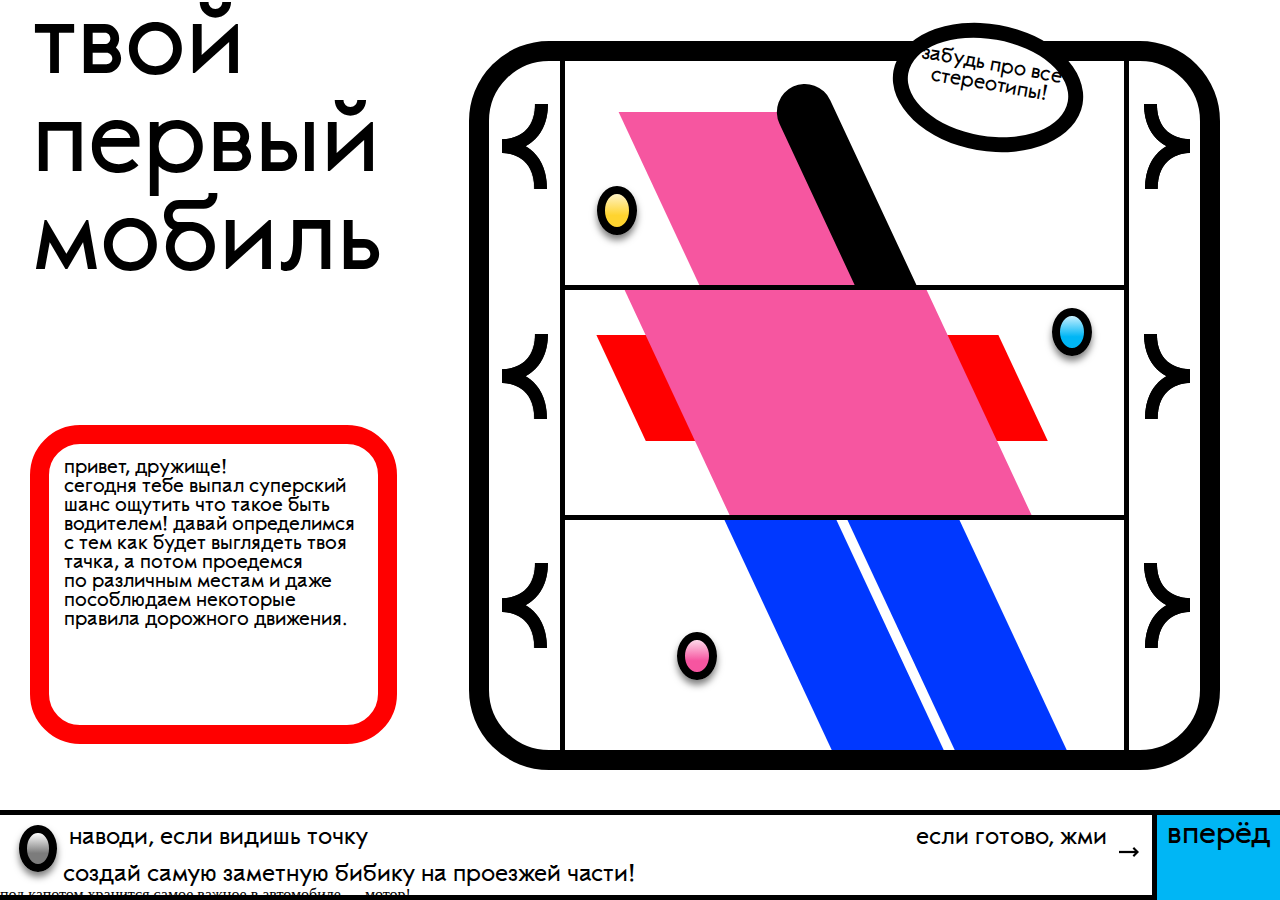
==== commit 3524a294: "Update index.html" ====
--- a/index.html
+++ b/index.html
@@ -8,7 +8,7 @@
     <script src="https://ajax.googleapis.com/ajax/libs/jquery/3.5.1/jquery.min.js"></script>
     <script src="stylesheets/js.js"></script>
     <link rel="stylesheet" href="stylesheets/responsive.css">
-    <link rel="stylesheet" href="stylesheets/responsive2.css">
+    <!-- <link rel="stylesheet" href="stylesheets/responsive2.css"> -->
 
   </head>
   <body>
@@ -49,8 +49,12 @@
             </div>
           </div>
 
-          <a class="previous1" onclick="plusDivs(-1, 0)"></a>
-          <a class="next1" onclick="plusDivs(1, 0)"></a>
+          <div class="previous1" onclick="plusDivs(-1, 0)">
+            <img src="./images/previousbutton.svg" alt="">
+          </div>
+          <div class="next1" onclick="plusDivs(1, 0)">
+            <img src="./images/nextbutton.svg" alt="">
+          </div>
 
           <div class="slider2">
             <div class="item2" id="slide1_2">
@@ -67,8 +71,12 @@
             </div>
           </div>
 
-          <a class="previous2" onclick="plusDivs(-1, 1)"></a>
-          <a class="next2" onclick="plusDivs(1, 1)"></a>
+          <div class="previous2" onclick="plusDivs(-1, 1)">
+            <img src="./images/previousbutton.svg" alt="">
+          </div>
+          <div class="next2" onclick="plusDivs(1, 1)">
+            <img src="./images/nextbutton.svg" alt="">
+          </div>
 
           <div class="slider3">
             <div class="item3" id="slide1_3">
@@ -86,8 +94,12 @@
             </div>
           </div>
 
-          <a class="previous3" onclick="plusDivs(-1, 2)"></a>
-          <a class="next3" onclick="plusDivs(-1, 2)"></a>
+          <div class="previous3" onclick="plusDivs(-1, 2)">
+            <img src="./images/previousbutton.svg" alt="">
+          </div>
+          <div class="next3" onclick="plusDivs(-1, 2)">
+            <img src="./images/nextbutton.svg" alt="">
+          </div>
 
         </div>
       </div>
@@ -96,9 +108,9 @@
         <div class="part3_1">
             <div class="button_general_block1"></div>
             <div class="text1_part1">наводи, если видишь точку</div>
-            <!-- <div class="text2_part1">создай самую заметную бибику на проезжей части!</div> -->
-            <!-- <div class="text3_part1">под капотом хранится самое важное в автомобиле — мотор!</div>
-            <div class="text4_part1">чем круче колёса, тем приятнее поездка :)</div> -->
+            <div class="text2_part1">создай самую заметную бибику на проезжей части!</div>
+            <div class="text3_part1">под капотом хранится самое важное в автомобиле — мотор!</div>
+            <div class="text4_part1">чем круче колёса, тем приятнее поездка :)</div>
         </div>
         <div class="part3_2">
             <img src="./images/strelka.png" alt="">
@@ -223,7 +235,7 @@
           <div>нитро</div>
         </div> -->
         <div class="part4_footer3">
-          <img class="bip_bip_button" src="./images/bip_bip.svg"></img>
+          <div class="bip_bip_button"></div>
         </div>
         <div class="part5_footer3">
           <div class="vpered3">вперёд</div>
@@ -267,7 +279,7 @@
                   <p id="city_name_paragraphs">Екатеринбург</p>
                 </div>
                 <div class="city7">
-                  <p id="city_name_paragraphs">Новгород</p>
+                  <p id="city_name_paragraphs">Великий Новгород</p>
                 </div>
                 <div class="city8">
                   <p id="city_name_paragraphs">Краснодар</p>
@@ -292,40 +304,54 @@
         <div class="slider_block4_part2">
           <div class="slider_block4_part2_wrapper">
             <div class="slider_block4 background1_part4">
-              <div class="button1_block4"></div>
+              <div class="lenta_stop"></div>
+              <div class="background__1"></div>
+              <div class="button1_block4 button_part4"></div>
             </div>
             <div class="slider_block4 background2_part4">
-              <div class="button2_block4"></div>
+              <div class="background__2"></div>
+              <div class="button2_block4 button_part4"></div>
             </div>
             <div class="slider_block4 background3_part4">
-              <div class="button3_block4"></div>
+              <div class="background__3"></div>
+              <div class="button3_block4 button_part4"></div>
             </div>
             <div class="slider_block4 background4_part4">
-              <div class="button4_block4"></div>
+              <div class="background__4"></div>
+              <div class="button4_block4 button_part4"></div>
             </div>
             <div class="slider_block4 background5_part4">
-              <div class="button5_block4"></div>
+              <div class="background__5"></div>
+              <div class="button5_block4 button_part4"></div>
             </div>
             <div class="slider_block4 background6_part4">
-              <div class="button6_block4"></div>
+              <div class="background__6"></div>
+              <div class="button6_block4 button_part4"></div>
             </div>
             <div class="slider_block4 background7_part4">
-              <div class="button7_block4"></div>
+              <div class="background__7"></div>
+              <div class="button7_block4 button_part4"></div>
             </div>
             <div class="slider_block4 background8_part4">
-              <div class="button8_block4"></div>
+              <div class="background__8"></div>
+              <div class="button8_block4 button_part4"></div>
             </div>
             <div class="slider_block4 background9_part4">
-              <div class="button9_block4"></div>
+              <div class="background__9"></div>
+              <div class="button9_block4 button_part4"></div>
             </div>
             <div class="slider_block4 background10_part4">
-              <div class="button10_block4"></div>
+              <div class="background__10"></div>
+              <div class="button10_block4 button_part4"></div>
             </div>
             <div class="slider_block4 background11_part4">
-              <div class="button11_block4"></div>
+              <div class="background__11"></div>
+              <div class="button11_block4 button_part4"></div>
             </div>
             <div class="slider_block4 background12_part4">
-              <div class="button12_block4"></div>
+              <div class="lenta_stop2"></div>
+              <div class="background__12"></div>
+              <div class="button12_block4 button_part4"></div>
             </div>
           </div>
 
@@ -355,10 +381,21 @@
 
       <div class="footer4">
         <div class="part1_footer4">
-
+          <div class="text1_part4 text_part4">год основания: 1893, население: 1 625 631 человек</div>
+          <div class="text2_part4 text_part4">основан	в 1604 году, население	576 624 человека</div>
+          <div class="text3_part4 text_part4">год основания: 1628, население	1 093 771 человек</div>
+          <div class="text4_part4 text_part4">основан	в 1736 году, население	1 196 680 человек</div>
+          <div class="text5_part4 text_part4">основан	в 1586 году на месте города Чинги-Тура</div>
+          <div class="text6_part4 text_part4">основан	в 1723 году, с 1924 до 1991 — Свердловск</div>
+          <div class="text7_part4 text_part4">основан	в 930-е годы, население	224 936 человек</div>
+          <div class="text8_part4 text_part4">основан	в 1793 году, до 1920 года — Екатеринодар</div>
+          <div class="text9_part4 text_part4">основан	в 1749 году, население	1 137 904 человека</div>
+          <div class="text10_part4 text_part4">основан	в 1838 году, население	443 562 человека</div>
+          <div class="text11_part4 text_part4">год основания: 1703, до 1914 — Санкт-Петербург, до 1924 — Петроград, до 1991 — Ленинград</div>
+          <div class="text12_part4 text_part4">основана в 1147 году, население	12 655 050 человек</div>
         </div>
         <div class="part2_footer4">
-          <img class="bip_bip_button2" src="./images/bip_bip.svg"></img>
+          <div class="bip_bip_button2"></div>
         </div>
         <div class="part3_footer4">
           <div class="vpered4">вперёд</div>
--- a/stylesheets/responsive.css
+++ b/stylesheets/responsive.css
@@ -1,5 +1,5 @@
 /* the layout on iphone */
-@media only screen and (min-device-width: 320px) and (max-device-width: 599px) {
+@media only screen and (min-width: 320px) and (max-width: 599px) {
   .wrapper2 {width: 470%; grid-template-columns: 1fr 1fr 1fr 1fr 0.7fr;}
   .wrapper2_action4 {left: -370%;}
   .plushka {
@@ -191,6 +191,9 @@
   .text_footer div {font-size: 13px;}
   .text_footer2 {width: 47%;}
 }
+
+
+
 /* the layout on ipad vertical */
 @media only screen and (min-device-width: 768px) and (max-device-width: 1023px) {
   .plushka {display: none;}
@@ -292,7 +295,7 @@
 
 
 
-@media only screen and (min-width: 1024px) and (max-width: 1279px) {
+@media only screen and (min-device-width: 1024px) and (max-device-width: 1279px) {
   body {height: 100vh; width: 100vw;}
   .wrapper {height: 100vh; width: 100vw;}
   .wrapper2 {height: 100vh; width: 430vw; grid-template-columns: 1fr 1fr 1fr 1fr 0.3fr;}
@@ -351,7 +354,7 @@
 
 
 
-@media only screen and (min-width: 1280px) and (max-width: 1365px) {
+@media only screen and (min-device-width: 1280px) and (max-device-width: 1365px) {
   /* начало первого блока */
   body {height: 100vh; width: 100vw;}
   .wrapper {height: 100vh; width: 100vw;}
@@ -404,7 +407,7 @@
 
 
 
-@media only screen and (min-width: 1366px) and (max-width: 1439px) {
+@media only screen and (min-device-width: 1366px) and (max-device-width: 1439px) {
   /* начало первого блока */
   body {height: 100vh; width: 100vw;}
   .wrapper {height: 100vh; width: 100vw;}
--- a/stylesheets/responsive2.css
+++ b/stylesheets/responsive2.css
@@ -0,0 +1,514 @@
+/* the layout on iphone */
+@media only screen and (min-width: 320px) and (max-width: 599px) {
+  .wrapper2 {width: 470%; grid-template-columns: 1fr 1fr 1fr 1fr 0.7fr;}
+  .wrapper2_action4 {left: -370%;}
+  .plushka {
+    top: -83%;
+    right: 4%;
+    border: 8px solid black;
+    height: 16%;
+    width: 27%;
+  }
+  .plushka div {font-size: 11px;  margin-top: 11%;}
+  .block1 {
+    grid-template-columns: 1fr;
+    grid-template-rows: 0.8fr 0.9fr 9%;
+    grid-template-areas:  "part1"
+                          "part2"
+                          "part3"
+  }
+  .button1_block1, .button2_block1, .button3_block1 { display: none;}
+  .p1 {font-size: 81px; margin-left: 5%;  margin-top: -2%;}
+  .p2 {display: none;}
+  .slider_wrapper {border-radius: 40px; border: 8px solid black;}
+  .part2 {
+    grid-template-columns: 2.5% 1fr 2.5%;
+    grid-template-rows: 6% 1fr 7%;
+    grid-template-areas: ". . ."
+                         ". slider_wrapper ."
+                         ". . ."
+  }
+  .part3 {border-top: 3px solid black; border-bottom: 3px solid black; grid-template-columns: 46% 27% 27%;}
+  .text1_part1 {font-size: 11px; margin-left: 26%; margin-top: 5.5%;}
+  .button_general_block1 {height: 36%; width: 4.8%; border: 6px solid black;}
+  .part3_1 img {height: 69%; width: 9.5%;}
+  .part3_2 img {top: 42%; right: 34%;}
+  .part3_2 div {font-size: 11px; margin-left: 15%; margin-top: 9%;}
+  .part3_3 {border-left: 3px solid black;}
+  .vpered1 {font-size: 22px; margin-top: 7%;}
+  .next1, .next2, .next3 {background-size: 21px 35px;}
+  .previous1, .previous2, .previous3 {background-size: 21px 35px; margin-left: 16%; width: 100%;}
+  .line1, .line2, .line3 {display: block; position: absolute; height: 1.5%; width: 100%; background-color: black;}
+  .line1 {top: 30%; left: 6%; width: 54%;}
+  .line2 {top: 63%; left: 6%; width: 89%;}
+  .line3 {top: 97%; left: 6%; width: 89%;}
+  .slider1, .slider2 {border-bottom: 3px solid black; border-left: 3px solid black; border-right: 3px solid black;}
+  .slider3 {border-left: 3px solid black; border-right: 3px solid black;}
+
+
+  /* начало второго блока */
+  .block2 {grid-template-rows: 1fr 9%;}
+  .mainpart {display: block; }
+  .light1, .light2, .light3 {grid-area: none; height: 95%; width: 80%; position: absolute; margin: 5% 10%;}
+  .stop_signal, .wait_signal, .go_signal {font-size: 75px;}
+  .oval1 {opacity: 0; animation: red_signal_work_iphone_ipad 25s linear;}
+  .stop_signal {opacity: 0; animation: light1_work_iphone_ipad 25s linear;}
+
+  .oval2 {opacity: 0; animation: yellow_signal_work_iphone_ipad 25s linear;}
+  .wait_signal {opacity: 0; animation: light2_work_iphone_ipad 25s ease;}
+
+  .oval3 {opacity: 1; animation: light3_work_iphone_ipad 25s linear;}
+  .go_signal {opacity: 1; animation: green_signal_work_iphone_ipad 25s ease;}
+
+  .footer2 {
+    grid-template-columns: 1fr 27%;
+    border-top: 3px solid black;
+    border-bottom: 3px solid black;
+  }
+  .phrase1 {animation: none;}
+  .phrase1 div {
+    font-size: 14px;
+    /* display: none; */
+    animation: none;
+    display: inline-block;
+    font-size: 23px;
+    margin-top: 1.5%;
+    white-space: nowrap;
+    overflow: hidden;
+    font-family: monospace;
+  }
+  .phrase1_part1 {display: none;}
+  .phrase2 div, .phrase3 {display: none;}
+  .part2_footer2 {animation: none; border-left: 3px solid black;}
+  .part2_footer2 div {font-size: 22px; margin-top: 7%;}
+
+
+  /* начало третьего блока */
+  .block3 {
+    grid-area: block3;
+    grid-template-rows: 1fr 9%;
+  }
+  .dashed_line img {
+    width: 218%;
+    height: 100%;
+  }
+  .car7, .car8, .car9, .car10 {display: none;}
+  .car5 {margin-left: 0%; width: 54%;}
+  .car6 {width: 44%;}
+  .car3 {margin-left: -15%;}
+  .car4 {margin-right: 0%; margin-left: 9%;}
+  .car3, .car4, .car2, .car1 {width: 51%;}
+  .car5 img, .car4 img, .car1 img {height: 120%;}
+  .car6 img, .car3 img, .car2 img {height: 100%;}
+
+  .second_slider_wrapper {
+    height: 139%;
+    width: 72%;
+    margin-left: -19%;
+  }
+  .footer3 {
+    grid-template-columns: 14% 28% 1fr 27%;
+    border-top: 3px solid black;
+    border-bottom: 3px solid black;
+  }
+  .part1_footer3, .part2_footer3 {border-right: 3px solid black;}
+  .part1_footer3 div, .part2_footer3 div, .part5_footer3 div {
+    font-size: 22px;
+    margin-top: 7%;
+  }
+  .part1_footer3 div {margin-top: 14%;}
+  .part5_footer3 {border-left: 3px solid black;}
+  .bip_bip_button {
+    width: 93%;
+    top: -10%;
+    left: 4%;
+  }
+
+  /* начало четвертого блока */
+  .block4 {grid-template-rows: 1fr 9%;}
+  .mainpart4 {grid-template-rows: 3% 10% 1fr 3%;}
+  .slider_block4_part1 {grid-template-columns: 7% 1fr 7%;}
+  .city_slider {grid-template-columns: 16% 1fr 16%;}
+  #city_name_paragraphs {margin-top: 9%; font-size: 24px;}
+  .previous_button_part4 img, .next_button_part4 img {top: 16%;}
+  .next_button_part4 img {left: 1%;}
+  .slider_block4_part2 {border: 8px solid black;}
+  .rectangle_part4 {
+    height: 84%;
+    width: 94%;
+    border-radius: 30px;
+    border: 8px solid black;
+  }
+  .third_slider_wrapper {
+    left: 6%;
+    height: 55%;
+    width: 86%;
+  }
+  .footer4 {
+    grid-template-columns: 1fr 1fr 27%;
+    grid-template-areas:  "part1_footer4 part2_footer4 part3_footer4";
+    border-top: 3px solid black;
+    border-bottom: 3px solid black;
+  }
+  .part3_footer4 {border-left: 3px solid black;}
+  .vpered4 {font-size: 22px; margin-top: 7%;}
+  .road_sign_1 {
+    top: 9%;
+    left: -1%;
+    height: 17%;
+    width: 28%;
+  }
+  .road_sign_2 {display: none;}
+  .road_sign_3 {
+    top: 9%;
+    right: 2.5%;
+    height: 18%;
+    width: 38%;
+  }
+  .button1_block4, .button2_block4, .button3_block4, .button4_block4, .button5_block4, .button6_block4, .button7_block4, .button8_block4, .button9_block4, .button10_block4, .button11_block4, .button12_block4 {
+    height: 4%;
+    width: 6%;
+    border: 6px solid black;
+  }
+  .city11 p, .city9 p {  font-size: 19px !important;}
+
+  /* начало футера */
+  .footer {grid-auto-rows: 1fr 9%;}
+  .picture_footer {
+    border-left: 3px solid black;
+  }
+  .picture_footer img {
+    top: -5%;
+    left: -2%;
+    height: 107%;
+    width: 102%;
+  }
+  .text_footer {
+    border-top: 3px solid black;
+    border-bottom: 3px solid black;
+    border-left: 3px solid black;
+  }
+  .text_footer div {font-size: 13px;}
+  .text_footer2 {width: 47%;}
+}
+
+
+
+
+
+/* the layout on ipad vertical */
+@media only screen and (min-width: 768px) and (max-width: 1023px) {
+  .plushka {display: none;}
+  .wrapper2 {width: 450%; grid-template-columns: 1fr 1fr 1fr 1fr 0.5fr;}
+  .wrapper2_action4 {left: -350%;}
+  .block1 {
+    grid-template-columns: 1fr 1fr;
+    grid-template-rows: 0.5fr 1fr 7%;
+    grid-template-areas:  "part1 part1"
+                          "part2 part2"
+                          "part3 part3"
+  }
+  .p1, .p2 {display: inline-block; position: absolute;}
+  .p1 {height: 90%; width: 43%; left: 4%; top: 6%; font-size: 90px;}
+  .p2 {height: 64%; width: 38%; font-size: 20px; right: 5%; top: 10%; border: 16px solid red;}
+  .part2 {
+    grid-template-columns: 5% 1fr 5%;
+    grid-template-rows: 1fr 8%;
+    grid-template-areas: ". slider_wrapper ."
+                         ". . ."
+  }
+  .part3 {grid-template-columns: 53% 30% 17%;}
+  .text1_part1, .part3_2 div {font-size: 20px;}
+  .text1_part1 {margin-top: 3.5%; margin-left: 16%;}
+  .part3_1 img {left: 1%;}
+  .part3_2 div {margin-left: 10%; margin-top: 6%;}
+  .part3_2 img {top: 35%; right: 18.5%;}
+  .vpered1 {font-size: 32px;}
+  .next1, .next2, .next3 {width: 86%; margin-left: 2%;}
+  .previous1, .previous2, .previous3 {width: 70%; margin-left: 12%;}
+  .button_general_block1 {left: 2%; width: 3%;}
+  .button1_block1, .button2_block1, .button3_block1 {width: 3.2%;}
+  .button1_block1 {top: 20%;}
+  .button2_block1 {top: 35%; right: 20%;}
+  .button3_block1 {top: 73%;}
+
+
+  /* начало второго блока */
+  .block2 {grid-template-rows: 1fr 7%;}
+  .mainpart {display: block;}
+  .light1, .light2, .light3 {grid-area: none; position: absolute; height: 100%; width: 88%; margin: 0% 6%;}
+  .oval1 {opacity: 0; animation: red_signal_work_iphone_ipad 25s linear;}
+  .stop_signal {left: 28%; opacity: 0; animation: light1_work_iphone_ipad 25s linear;}
+
+  .oval2 {opacity: 0; animation: yellow_signal_work_iphone_ipad 25s linear;}
+  .wait_signal {left: 28%; opacity: 0; animation: light2_work_iphone_ipad 25s ease;}
+
+  .oval3 {opacity: 1; animation: light3_work_iphone_ipad 25s linear;}
+  .go_signal {left: 38%; opacity: 1; animation: green_signal_work_iphone_ipad 25s ease;}
+
+  .footer2 {grid-template-columns: 1fr 17%;}
+
+
+  /* начало третьего блока */
+  .block3 {grid-template-rows: 1fr 7%;}
+  .footer3 {grid-template-columns: 10% 18% 1fr 17%;}
+  .footer3 div {font-size: 32px;}
+  .bip_bip_button {width: 35%; top: -15%; right: 3%;}
+  .car8, .car10 {display: none;}
+  .car1 img, .car4 img, .car5 img, .car7 img, .car9 img {height: 100%}
+  .car2 img, .car3 img, .car6 img {height: 90%;}
+  .car5 {width: 35%; margin-left: -17%;}
+  .car2, .car6, .car7, .car3, .car4 {width: 40%;}
+  .dashed_line img {width: 133%; height: 100%;}
+  .second_slider_wrapper {height: 121%; width: 42%; display: grid; margin-left: -6%;}
+
+  /* начало четвертого блока */
+  .block4 {grid-template-rows: 1fr 7%;}
+  .mainpart4 {grid-template-rows: 5% 10% 1fr 3%;}
+  .footer4 {grid-template-columns: 1fr 20% 17%;}
+  .vpered4 {font-size: 32px;}
+  .city_slider {grid-template-columns: 18% 1fr 18%;}
+  .third_slider_wrapper {left: 10%; height: 73%; width: 88%;}
+  .road_sign_1 {top: 6%; left: 4%; height: 23%; width: 24%;}
+  .road_sign_2 {display: none;}
+  .road_sign_3 {top: 13%; right: -1.5%; height: 16%; width: 31%;}
+  .button1_block4, .button2_block4, .button3_block4, .button4_block4, .button5_block4, .button6_block4, .button7_block4, .button8_block4, .button9_block4, .button10_block4, .button11_block4, .button12_block4 {
+    height: 5.5%;
+    width: 6%;
+    border: 10px solid black;
+  }
+  #city_name_paragraphs {margin-top: 11%;}
+  .city9 p, .city11 p {font-size: 31px !important; margin-top: 13% !important;}
+
+  /* начало футора блока */
+  .footer {grid-auto-rows: 1fr 7%;}
+  .picture_footer img {top: -0.5%;}
+  .text_footer div {font-size: 20px; top: 13%;}
+
+
+  .bip_bip_img img {
+    height: 37%;
+    width: 100%;
+  }
+  .b_img {top: 0%; height: 40% !important; width: 100% !important;}
+  .i_img {top: 30.5%; left: 0%;}
+  .p_img {top: 63%;}
+}
+
+
+
+@media only screen and (min-width: 1024px) and (max-width: 1279px) {
+  body {height: 100vh; width: 100vw;}
+  .wrapper {height: 100vh; width: 100vw;}
+  .wrapper2 {height: 100vh; width: 430vw; grid-template-columns: 1fr 1fr 1fr 1fr 0.3fr;}
+  .wrapper2_action4 {left: -330%;}
+
+  /* начало первого блока */
+  .p1 {font-size: 85px;}
+  .p2 {height: 35%; width: 69%; font-size: 18px; margin-top: -8%; margin-left: 8%;}
+  .button_general_block1 {height: 36%;}
+  .text1_part1 {margin-left: 13%;}
+  .part3_2 div {margin-left: 50%;}
+  .vpered1, .part2_footer2 div, .part5_footer3 div, .vpered4 {margin-top: 10%; font-size: 25px;}
+  .plushka div {font-size: 15px; margin-top: 15%;}
+  .part2 {grid-template-rows: 10% 1fr 5%;}
+  .button1_block1, .button2_block1, .button3_block1 {height: 3.5%;}
+
+  /* начало второго блока */
+  .mainpart {grid-template-columns: 3% 1fr 1fr 1fr 3%;}
+  .stop_signal, .wait_signal, .go_signal {font-size: 90px;}
+  .stop_signal {left: 16%;}
+  .wait_signal {left: 19%;}
+  .go_signal {left: 33%;}
+  .phrase3 {top: 22%;}
+
+  /* начало третьего блока */
+  .part1_footer3 div {font-size: 25px; margin-top: 14%;}
+  .part2_footer3 div {font-size: 25px; margin-top: 8%;}
+  .bip_bip_button {width: 15%; top: -8%;}
+  .b2_img {display: none;}
+  .i2_img {display: none;}
+  .p2_img {display: none;}
+  .b_img {left: -3%;}
+  .i_img {left: 26%;}
+  .p_img {left: 50%;}
+  .bip_bip_img, .bip_bip_img2 {overflow: hidden;}
+
+  /* начало четвертого блока */
+  .bip_bip_button2 {width: 97%; top: -12%;}
+  .button1_block4, .button2_block4, .button3_block4, .button4_block4, .button5_block4, .button6_block4, .button7_block4, .button8_block4, .button9_block4, .button10_block4, .button11_block4, .button12_block4 {
+    height: 4.5%;
+  }
+  .slider_block4_part1 {grid-template-columns: 25% 1fr 25%;}
+  .city_slider {grid-template-columns: 15% 1fr 15%;}
+  .previous_button_part4 img {height: 70%; top: 25%; left: 44%;}
+  .next_button_part4 img {height: 70%; top: 25%; left: 19%;}
+  .road_sign_2 {height: 30%; width: 18%;}
+  #city_name_paragraphs {margin-top: 9%;}
+
+  /* начало четвертого блока */
+ .text_footer div {font-size: 16px; top: 17%;}
+ .picture_footer img {height: 129%; top: -15%;}
+ .b_img2 {left: -3%;}
+ .i_img2 {left: 26%;}
+ .p_img2 {left: 50%;}
+}
+
+
+
+@media only screen and (min-width: 1280px) and (max-width: 1365px) {
+  /* начало первого блока */
+  body {height: 100vh; width: 100vw;}
+  .wrapper {height: 100vh; width: 100vw;}
+  .wrapper2 {height: 100vh; width: 420vw;}
+  .p1 {font-size: 98px; height: 53%;}
+  .p2 {font-size: 19px; height: 31%;}
+  .part3_2 div {margin-left: 59%;}
+  .vpered1, .part2_footer2 div, .part5_footer3 div, .vpered4 {font-size: 30px; margin-top: 5%;}
+  .part3_2 div {margin-top: 2%;}
+  .text1_part1 {margin-top: 2%; margin-left: 12%;}
+  .button_general_block1 {width: 1.7%;}
+  .previous1, .previous2, .previous3 {width: 65%;}
+  .next1, .next2, .next3 {width: 85%;}
+
+  /* начало второго блока */
+  .stop_signal, .wait_signal, .go_signal {font-size: 90px;}
+  .stop_signal {left: 24%;}
+  .wait_signal {left: 25%;}
+  .go_signal {left: 37%;}
+  .phrase1 div, .phrase2 div {margin-top: 1.3%;}
+  .phrase3 {top: 25%;}
+
+  /* начало третьего блока */
+  .part1_footer3 div {font-size: 30px; margin-top: 5%;}
+  .part2_footer3 div {font-size: 30px; margin-top: 3%;}
+  .bip_bip_button {width: 14%; top: -9%;}
+  .b2_img {display: none;}
+  .i2_img {display: none;}
+  .p2_img {display: none;}
+  .b_img {left: 0%;}
+  .i_img {left: 30%;}
+  .p_img {left: 57%;}
+
+/* начало четвертого блока */
+  .previous_button_part4 img {height: 70%; top: 26%; left: 47%;}
+  .next_button_part4 img {height: 70%; top: 26%; left: 15%;}
+  .bip_bip_button2 {width: 94%; top: -10%;}
+  .button1_block4, .button2_block4, .button3_block4, .button4_block4, .button5_block4, .button6_block4, .button7_block4, .button8_block4, .button9_block4, .button10_block4, .button11_block4, .button12_block4 {
+  height: 6%;
+  }
+  .b_img2 {left: 0%;}
+  .i_img2 {left: 30%;}
+  .p_img2 {left: 57%;}
+
+  /* футер */
+  .text_footer div {font-size: 13px;}
+  .picture_footer img {height: 105%;}
+}
+
+
+
+
+@media only screen and (min-width: 1366px) and (max-width: 1439px) {
+  /* начало первого блока */
+  body {height: 100vh; width: 100vw;}
+  .wrapper {height: 100vh; width: 100vw;}
+  .wrapper2 {height: 100vh; width: 420vw;}
+  .p1 {font-size: 88px; margin-left: 14%;}
+  .p2 {height: 31%; width: 69%; margin-left: 8%; margin-top: -1%; font-size: 19px;}
+  .block1 {grid-template-columns: 1fr 1fr 1fr;}
+  .button_general_block1 {height: 41%; width: 1.6%; border: 6px solid black;}
+  .text1_part1, .part3_2 div {margin-top: 1.4%;}
+  .part3_2 div {margin-left: 62%;}
+  .vpered1, .part2_footer2 div, .part5_footer3 div, .vpered4 {font-size: 30px;}
+  .plushka {height: 13%; width: 17%;}
+  .plushka div {font-size: 18px;}
+  .button1_block1, .button2_block1, .button3_block1 {width: 2.5%;}
+
+  /* начало второго блока */
+  .stop_signal, .wait_signal, .go_signal {font-size: 90px;}
+  .stop_signal {left: 25%;}
+  .wait_signal {left: 27%;}
+  .go_signal {left: 37%;}
+  .phrase1 div, .phrase2 div {margin-top: 1%;}
+  .phrase3 {top: 20%;}
+
+  /* начало третьего блока */
+  .part1_footer3 div, .part2_footer3 div {font-size: 30px;}
+  .part1_footer3 div {margin-top: 6%;}
+  .bip_bip_button {height: 100%; width: 14%; top: -10%;}
+  .car2, .car6, .car7, .car3, .car4, .car10 {width: 26%;}
+  .b2_img {display: none;}
+  .i2_img {display: none;}
+  .p2_img {display: none;}
+  .b_img {left: 6%;}
+  .i_img {left: 29%;}
+  .p_img {left: 50%;}
+
+  /* начало четвертого блока */
+  .bip_bip_button2 {height: 72%; width: 85%; top: 4%; right: 8%;}
+  .slider_block4_part1 {grid-template-columns: 25% 1fr 25%;}
+  .previous_button_part4 img {height: 70%; top: 26%; left: 46%;}
+  .next_button_part4 img {height: 70%; top: 26%; left: 12%;}
+  .road_sign_2 {left: 1%;}
+  .button1_block4, .button2_block4, .button3_block4, .button4_block4, .button5_block4, .button6_block4, .button7_block4, .button8_block4, .button9_block4, .button10_block4, .button11_block4, .button12_block4 {
+    height: 6.5%;
+  }
+  .b_img2 {left: 6%;}
+  .i_img2 {left: 29%;}
+  .p_img2 {left: 50%;}
+
+  .text_footer div {font-size: 14px;}
+  .picture_footer img {height: 116%;}
+}
+
+
+
+
+
+
+@media only screen and (min-device-width: 1680px) {
+  /* начало первого блока */
+  .plushka div {font-size: 25px;}
+  .p1 {font-size: 144px; margin-left: 10%;}
+  .p2 {height: 31%; width: 70%; margin-left: 10%; margin-top: 4%; font-size: 28px;}
+  .text1_part1, .part3_2 div {margin-top: 2.5%; font-size: 26px;}
+  .button_general_block1 {top: 18%; width: 1.7%;}
+  .part3_2 div {width: 26%; margin-left: 68%;}
+  .vpered1, .part2_footer2 div, .vpered3, .vpered4 {margin-top: 4%; font-size: 43px; }
+  .part3, .footer2, .footer3, .footer4, .text_footer {border-top: 7px solid black; border-bottom: 7px solid black;}
+  .part3_3, .part2_footer2, .part5_footer3, .part3_footer4 {border-left: 7px solid black;}
+  .slider1, .slider2 {border-bottom: 7px solid black; border-left: 7px solid black; border-right: 7px solid black;}
+  .slider3 {border-left: 7px solid black; border-right: 7px solid black;}
+  .button1_block1, .button2_block1, .button3_block1 {width: 2.6%;}
+
+  /* начало второго блока */
+  .mainpart {grid-template-columns: 4% 1fr 1fr 1fr 4%;}
+
+  /* начало третьего блока */
+  .part1_footer3, .part2_footer3 {border-right: 7px solid black;}
+  .part2_footer3 div {margin-top: 7%;}
+  .part1_footer3 div {margin-top: 12%;}
+  .bip_bip_button {height: 72%; width: 14%; top: 4%; right: 2%;}
+  .bip_bip_img img {height: 100%; width: 50%;}
+  .b_img {left: -4%;}
+  .i_img, .i_img2 {left: 26%;}
+  .p_img, .p_img2 {left: 52%;}
+  .b2_img {display: none;}
+  .i2_img {display: none;}
+  .p2_img {display: none;}
+
+  /* начало четвертого блока */
+  .previous_button_part4 img {height: 72%; left: 41%;}
+  .next_button_part4 img {height: 72%; left: 10%;}
+  .road_sign_2 {left: -0.5%;}
+  #city_name_paragraphs {font-size: 42px;}
+  .bip_bip_button2 {height: 72%; width: 85%; top: 4%; right: 8%;}
+
+  /* футер */
+  .picture_footer, .text_footer {border-left: 7px solid black;}
+  .text_footer div {font-size: 17px;}
+  .b_img2 {left: 0%;}
+  .i_img2 {left: 29%;}
+  .p_img2 {left: 55%;}
+}
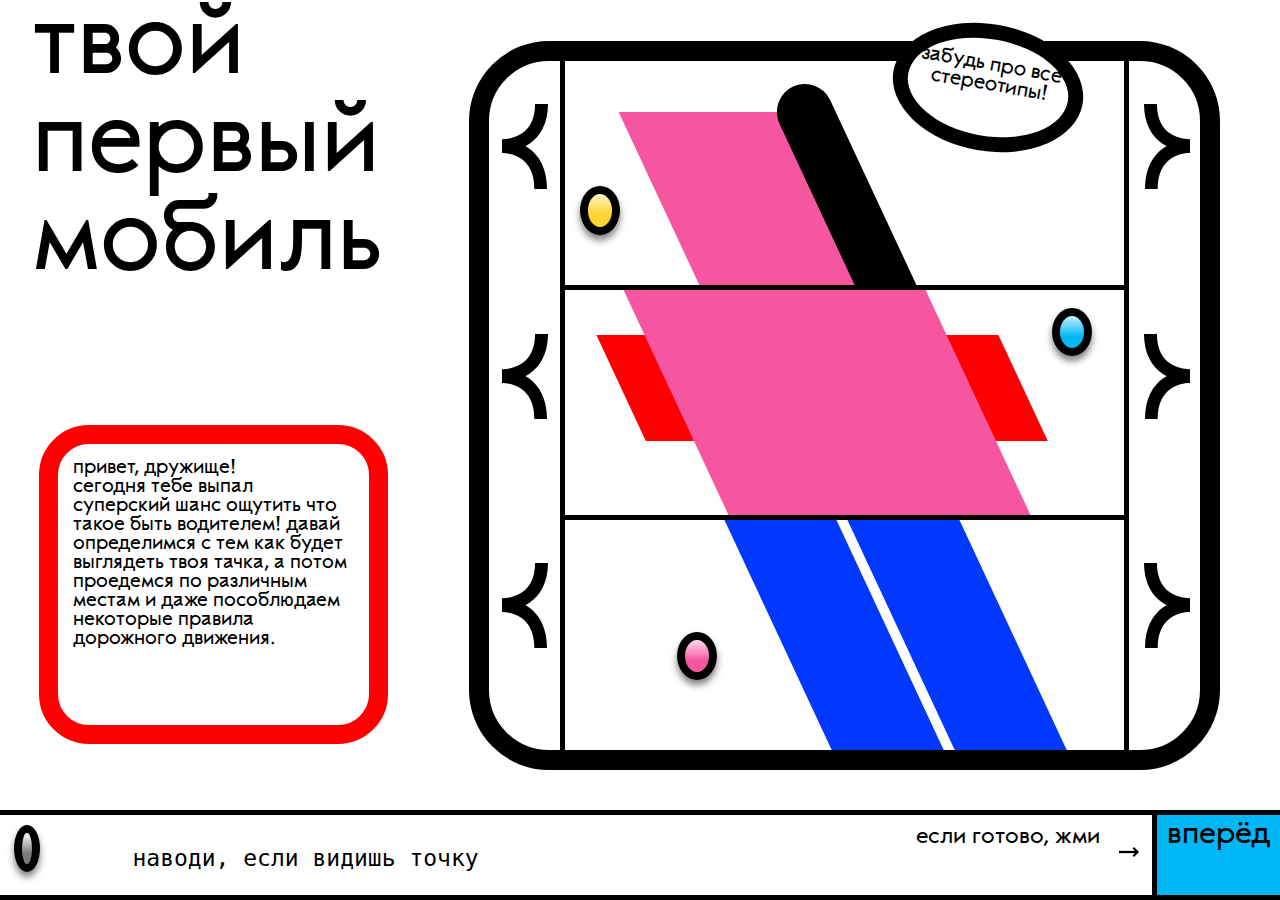
==== commit 2d046f9b: "Update index.html" ====
--- a/index.html
+++ b/index.html
@@ -4,11 +4,14 @@
     <meta charset="utf-8">
     <title>бибика</title>
     <meta name="viewport" content="width=device-width, initial-scale=1">
+    <meta content='true' name='HandheldFriendly'/>
+    <meta content='width' name='MobileOptimized'/>
+    <meta content='yes' name='apple-mobile-web-app-capable'/>
     <link rel="stylesheet" href="stylesheets/style.css">
     <script src="https://ajax.googleapis.com/ajax/libs/jquery/3.5.1/jquery.min.js"></script>
     <script src="stylesheets/js.js"></script>
     <link rel="stylesheet" href="stylesheets/responsive.css">
-    <!-- <link rel="stylesheet" href="stylesheets/responsive2.css"> -->
+    <link rel="stylesheet" href="stylesheets/responsive2.css">
 
   </head>
   <body>
--- a/stylesheets/style.css
+++ b/stylesheets/style.css
@@ -4,25 +4,11 @@
 
 body {
  width: 100%;
- height: 100%;
+ height: 100vh;
  margin: 0 auto;
- display: block;
- position: relative;
- /* overflow: hidden; */
-}
-/* body::before {
-  content: "";
-  position: absolute;
-  left: 0;
-  top: 0;
-  right: 0;
-  width: 100%;
-  height: 100%;
-  display: block;
-  opacity: 0.2;
-  background: url("../images/background1.png") no-repeat;
-  background-size: 100% auto;
-} */
+ displa
+}
+
 html{
   position: relative;
   height: 100%;
@@ -98,10 +84,12 @@
   border-radius: 50%;
   border: 8px solid black;
   box-shadow: 0px 5px 7px 0px rgba(0,0,0,0.5);
+  cursor: pointer;
+  z-index: 2;
 }
 .button1_block1 {
   top: 23%;
-  left: 20%;
+  left: 18%;
   background: -webkit-linear-gradient(0deg, rgb(255, 212, 47) 35%, rgb(255, 243, 197));
   background: -moz-linear-gradient(0deg, rgb(255, 212, 47) 35%, rgb(255, 243, 197));
   background: linear-gradient(0deg, rgb(255, 212, 47) 35%, rgb(255, 243, 197));
@@ -122,13 +110,13 @@
 }
 .button_general_block1 {
   top: 13%;
-  left: 1.5%;
+  left: 2.5%;
   background: -webkit-linear-gradient(0deg, rgb(124, 124, 124) 35%, rgb(255, 255, 255));
   background: -moz-linear-gradient(0deg, rgb(124, 124, 124) 35%, rgb(255, 255, 255));
   background: linear-gradient(0deg, rgb(124, 124, 124) 35%, rgb(255, 255, 255));
   position: absolute;
   height: 38%;
-  width: 1.8%;
+  width: 4%;
   border-radius: 50%;
   border: 8px solid black;
   box-shadow: 0px 5px 7px 0px rgba(0,0,0,0.5);
@@ -152,7 +140,7 @@
 .line1, .line2, .line3 {display: none;}
 .p2 {
   height: 33%;
-  width: 70%;
+  width: 66%;
   margin: 0 auto;
   margin-top: -1%;
   /* background: red; */
@@ -261,7 +249,7 @@
 
 .element1_slide1_slider2 {
   position: absolute;
-  height: 100%; width: 54%;
+  height: 102%; width: 54%;
   left: 20%;
   transform: skewX(25deg);
   background-color: #F656A0;
@@ -377,20 +365,22 @@
   width: 78%;
   margin: 0 auto;
   margin-top: 50%;
-}
-.next1 { grid-area: next_button1; background: url("../images/nextbutton.png") no-repeat;}
-.next2 { grid-area: next_button2; background: url("../images/nextbutton.png") no-repeat;}
-.next3 { grid-area: next_button3; background: url("../images/nextbutton.png") no-repeat;}
+  cursor: pointer;
+}
+.next1 { grid-area: next_button1;}
+.next2 { grid-area: next_button2;}
+.next3 { grid-area: next_button3;}
 
 .previous1, .previous2, .previous3 {
   height: 58%;
   width: 58%;
   margin: 0 auto;
   margin-top: 50%;
-}
-.previous1 { grid-area: previous_button1; background: url("../images/previousbutton.png") no-repeat;}
-.previous2 { grid-area: previous_button2; background: url("../images/previousbutton.png") no-repeat;}
-.previous3 { grid-area: previous_button3; background: url("../images/previousbutton.png") no-repeat;}
+  cursor: pointer;
+}
+.previous1 { grid-area: previous_button1;}
+.previous2 { grid-area: previous_button2;}
+.previous3 { grid-area: previous_button3;}
 
 .active-slide {
  display:block;
@@ -409,19 +399,33 @@
 }
 .part3_1 {
   grid-area: part3_1;
+  position: relative;
   /* background: red; */
 }
-.text1_part1, .text2_part1 {
+.text1_part1, .text2_part1, .text3_part1, .text4_part1 {
+  position: absolute;
+  top: 26%;
+  left: 11%;
+  height: 54%;
   font-size: 23px;
-  font-family: TwentytwelveSansG;
-  margin-top: 2.5%;
-  margin-left: 11%;
-}
+  white-space: nowrap;
+  overflow: hidden;
+  font-family: monospace;
+}
+.text2_part1, .text3_part1, .text4_part1 {display: none; animation-play-state: paused;}
 .text2_part1 {
   width: 47ch;
   animation: printed_text1 3s steps(47);
-  animation-play-state: paused;
-}
+}
+.text3_part1 {
+  width: 55ch;
+  animation: printed_text1 3s steps(55);
+}
+.text4_part1 {
+  width: 41ch;
+  animation: printed_text1 3s steps(41);
+}
+.disappearing {display: none;}
 
 
 .part3_2 {
@@ -429,7 +433,7 @@
   /* background: yellow; */
 }
 .part3_2 div {
-  font-size: 23px;
+  font-size: 22px;
   font-family: TwentytwelveSansG;
   margin-top: 2.5%;
   margin-left: 64%;
@@ -684,11 +688,15 @@
   width: 100%;
   background-color: black;
   display: none;
-  z-index: 2;
+  z-index: 4;
+  transition: all 0.5s ease;
 }
 .bip_bip_img img, .bip_bip_img2 img {position: absolute; height: 100%;}
 .i_img {left: 30%;}
 .p_img {right: 0;}
+.b2_img {display: none;}
+.i2_img {display: none;}
+.p2_img {display: none;}
 
 .line_top {grid-area: line_top;}
 .line_middle1 {grid-area: line_middle1;}
@@ -778,7 +786,7 @@
 .footer3 {
   grid-area: footer3;
   position: relative;
-  background: #E0FFFF;
+  /* background: #E0FFFF; */
   display: grid;
   grid-template-columns: 7% 12% 1fr 10%;
   grid-template-areas: "part1_footer3 part2_footer3 part4_footer3 part5_footer3";
@@ -792,7 +800,8 @@
   display: flex;
   justify-content: center;
 }
-.part1_footer3 div, .part2_footer3 div, .part3_footer3 div {margin-top: 4%;}
+.part2_footer3 div, .part3_footer3 div {margin-top: 4%;}
+.part1_footer3 div {margin-top: 7%;}
 .part1_footer3 {
   grid-area: part1_footer3;
   border-right: 5px solid black;
@@ -827,11 +836,15 @@
 .bip_bip_button {
   position: absolute;
   height: 100%;
-  width: 17%;
-  top: 17%;
-  right: 1%;
+  width: 15%;
+  top: 0%;
+  right: 0%;
   cursor: url(../images/bip_bip_cursor.png) 100 70, pointer;
-  /* animation: bip_bip_flashing 1s infinite; */
+  background: url(../images/bip_bip.svg) no-repeat;
+  background-position-x: left;
+  background-position-y: 30%;
+  animation: bip_bip_flashing 2s infinite;
+  border: none;
 }
 .part5_footer3 {
   grid-area: part5_footer3;
@@ -972,6 +985,7 @@
   grid-template-columns: 1fr 1fr 1fr 1fr 1fr 1fr 1fr 1fr 1fr 1fr 1fr 1fr;
   grid-template-areas:  "background1 background2 background3 background4 background5 background6 background7 background8 background9 background10 background11 background12";
   transition: all 1.5s ease;
+  background: url(../images/noise.png);
 }
 .slider_block4 {
   position: relative;
@@ -979,96 +993,129 @@
   height: 100%;
   background-size: 100%;
 }
-.button1_block4, .button2_block4, .button3_block4, .button4_block4, .button5_block4, .button6_block4, .button7_block4, .button8_block4, .button9_block4, .button10_block4, .button11_block4, .button12_block4 {
+.button_part4 {
   position: absolute;
   height: 5.5%;
   width: 2%;
   border-radius: 50%;
   border: 8px solid black;
   box-shadow: 0px 5px 7px 0px rgba(0,0,0,0.5);
-}
-.background1_part4 {position: relative; grid-area: background1; background: url(../images/nsk_background.png) no-repeat top;}
+  cursor: pointer;
+}
+.background1_part4 {position: relative; grid-area: background1; overflow: hidden;}
+.background__1 {height: 100%; width: 100%; background: url(../images/nsk_background.svg) no-repeat center; background-size: cover; opacity: 0.9;}
 .button1_block4 {top: 9%; left: 68.5%;
   background: -webkit-linear-gradient(0deg, rgb(246, 85, 160) 35%, rgb(254, 217, 234));
   background: -moz-linear-gradient(0deg, rgb(246, 85, 160) 35%, rgb(254, 217, 234));
   background: linear-gradient(0deg, rgb(246, 85, 160) 35%, rgb(254, 217, 234));
 }
 
-.background2_part4 {grid-area: background2; background: url(../images/tomsk_background.png) no-repeat center;}
+.background2_part4 {position: relative; grid-area: background2;}
+.background__2 {height: 100%; width: 100%; background: url(../images/tomsk_background.svg) no-repeat center; background-size: cover; opacity: 0.9;}
 .button2_block4 {top: 22%; left: 23.5%;
   background: -webkit-linear-gradient(0deg, rgb(0, 182, 245) 35%, rgb(198, 240, 255));
   background: -moz-linear-gradient(0deg, rgb(0, 182, 245) 35%, rgb(198, 240, 255));
   background: linear-gradient(0deg, rgb(0, 182, 245) 35%, rgb(198, 240, 255));
 }
 
-.background3_part4 {grid-area: background3; background: url(../images/krasnoyarsk_background.png) no-repeat center;}
+.background3_part4 {position: relative; grid-area: background3;}
+.background__3 {height: 100%; width: 100%; background: url(../images/krasnoyarsk_background.svg) no-repeat bottom; background-size: cover; opacity: 0.9;}
 .button3_block4 {top: 42%; left: 13.5%;
   background: -webkit-linear-gradient(0deg, rgb(255, 212, 47) 35%, rgb(255, 243, 197));
   background: -moz-linear-gradient(0deg, rgb(255, 212, 47) 35%, rgb(255, 243, 197));
   background: linear-gradient(0deg, rgb(255, 212, 47) 35%, rgb(255, 243, 197));
 }
 
-.background4_part4 {grid-area: background4; background: url(../images/chelyabinck_background.png) no-repeat bottom;}
-.button4_block4 {top: 22%; left: 23.5%;
+.background4_part4 {position: relative; grid-area: background4;}
+.background__4 {height: 100%; width: 100%; background: url(../images/chelyabinck_background.svg) no-repeat bottom; background-size: cover; opacity: 0.9;}
+.button4_block4 {top: 22%; right: 23.5%;
   background: -webkit-linear-gradient(0deg, rgb(246, 85, 160) 35%, rgb(254, 217, 234));
   background: -moz-linear-gradient(0deg, rgb(246, 85, 160) 35%, rgb(254, 217, 234));
   background: linear-gradient(0deg, rgb(246, 85, 160) 35%, rgb(254, 217, 234));
 }
 
-.background5_part4 {grid-area: background5;  background: url(../images/tiumen_background.png) no-repeat center;}
+.background5_part4 {position: relative; grid-area: background5;}
+.background__5 {height: 100%; width: 100%; background: url(../images/tiumen_background.svg) no-repeat bottom; background-size: cover; opacity: 0.9;}
 .button5_block4 {top: 14%; left: 23.5%;
   background: -webkit-linear-gradient(0deg, rgb(0, 182, 245) 35%, rgb(198, 240, 255));
   background: -moz-linear-gradient(0deg, rgb(0, 182, 245) 35%, rgb(198, 240, 255));
   background: linear-gradient(0deg, rgb(0, 182, 245) 35%, rgb(198, 240, 255));
 }
 
-.background6_part4 {grid-area: background6; background: url(../images/ekatirinburg_background.png) no-repeat center;}
-.button6_block4 {top: 22%; left: 23.5%;
+.background6_part4 {position: relative; grid-area: background6;}
+.background__6 {height: 100%; width: 100%; background: url(../images/ekatirinburg_background.svg) no-repeat center; background-size: cover; opacity: 0.9;}
+.button6_block4 {bottom: 22%; right: 23.5%;
   background: -webkit-linear-gradient(0deg, rgb(255, 212, 47) 35%, rgb(255, 243, 197));
   background: -moz-linear-gradient(0deg, rgb(255, 212, 47) 35%, rgb(255, 243, 197));
   background: linear-gradient(0deg, rgb(255, 212, 47) 35%, rgb(255, 243, 197));
 }
 
-.background7_part4 {grid-area: background7; background: url(../images/novgorod_background.png) no-repeat center;}
+.background7_part4 {position: relative; grid-area: background7;}
+.background__7 {height: 100%; width: 100%; background: url(../images/novgorod_background.svg) no-repeat bottom; background-size: cover; opacity: 0.9;}
 .button7_block4 {top: 42%; left: 13.5%;
   background: -webkit-linear-gradient(0deg, rgb(246, 85, 160) 35%, rgb(254, 217, 234));
   background: -moz-linear-gradient(0deg, rgb(246, 85, 160) 35%, rgb(254, 217, 234));
   background: linear-gradient(0deg, rgb(246, 85, 160) 35%, rgb(254, 217, 234));
 }
 
-.background8_part4 {grid-area: background8; background: url(../images/krasnodar_background.png) no-repeat center;}
-.button8_block4 {top: 22%; left: 23.5%;
+.background8_part4 {position: relative; grid-area: background8;}
+.background__8 {height: 100%; width: 100%; background: url(../images/krasnodar_background.svg) no-repeat center; background-size: cover; opacity: 0.9;}
+.button8_block4 {top: 30%; right: 23.5%;
   background: -webkit-linear-gradient(0deg, rgb(0, 182, 245) 35%, rgb(198, 240, 255));
   background: -moz-linear-gradient(0deg, rgb(0, 182, 245) 35%, rgb(198, 240, 255));
   background: linear-gradient(0deg, rgb(0, 182, 245) 35%, rgb(198, 240, 255));
 }
 
-.background9_part4 {grid-area: background9; background: url(../images/rostov_background.png) no-repeat center;}
-.button9_block4 {top: 22%; left: 23.5%;
+.background9_part4 {position: relative; grid-area: background9;}
+.background__9 {height: 100%; width: 100%; background: url(../images/rostov_background.svg) no-repeat center; background-size: cover; opacity: 0.9;}
+.button9_block4 {top: 40%; left: 30%;
   background: -webkit-linear-gradient(0deg, rgb(255, 212, 47) 35%, rgb(255, 243, 197));
   background: -moz-linear-gradient(0deg, rgb(255, 212, 47) 35%, rgb(255, 243, 197));
   background: linear-gradient(0deg, rgb(255, 212, 47) 35%, rgb(255, 243, 197));
 }
 
-.background10_part4 {grid-area: background10; background: url(../images/sochi_background.png) no-repeat bottom;}
+.background10_part4 {position: relative; grid-area: background10;}
+.background__10 {height: 100%; width: 100%; background: url(../images/sochi_background.svg) no-repeat bottom; background-size: cover; opacity: 0.9;}
 .button10_block4 {top: 22%; left: 23.5%;
   background: -webkit-linear-gradient(0deg, rgb(246, 85, 160) 35%, rgb(254, 217, 234));
   background: -moz-linear-gradient(0deg, rgb(246, 85, 160) 35%, rgb(254, 217, 234));
   background: linear-gradient(0deg, rgb(246, 85, 160) 35%, rgb(254, 217, 234));
 }
 
-.background11_part4 {grid-area: background11; background: url(../images/st_petersburg_background.png) no-repeat center;}
-.button11_block4 {top: 22%; left: 23.5%;
+.background11_part4 {position: relative; grid-area: background11;}
+.background__11 {height: 100%; width: 100%; background: url(../images/st_petersburg_background.svg) no-repeat center; background-size: cover; opacity: 0.9;}
+.button11_block4 {top: 22%; right: 23.5%;
   background: -webkit-linear-gradient(0deg, rgb(0, 182, 245) 35%, rgb(198, 240, 255));
   background: -moz-linear-gradient(0deg, rgb(0, 182, 245) 35%, rgb(198, 240, 255));
   background: linear-gradient(0deg, rgb(0, 182, 245) 35%, rgb(198, 240, 255));
 }
 
-.background12_part4 {grid-area: background12; background: url(../images/moscow_background.png) no-repeat bottom;}
+.background12_part4 {position: relative; grid-area: background12;}
+.background__12 {height: 100%; width: 100%; background: url(../images/moscow_background.svg) no-repeat bottom; background-size: cover; opacity: 0.9;}
 .button12_block4 {bottom: 7%; right: 22.5%;
   background: -webkit-linear-gradient(0deg, rgb(255, 212, 47) 35%, rgb(255, 243, 197));
   background: -moz-linear-gradient(0deg, rgb(255, 212, 47) 35%, rgb(255, 243, 197));
   background: linear-gradient(0deg, rgb(255, 212, 47) 35%, rgb(255, 243, 197));
+}
+.lenta_stop {
+  position: absolute;
+  top: -10%;
+  left: 6%;
+  height: 130%;
+  width: 3%;
+  transform: rotate(-15deg);
+  background: url(../images/stop.svg) no-repeat;
+  z-index: 2;
+}
+.lenta_stop2 {
+  position: absolute;
+  top: -10%;
+  right: 6%;
+  height: 130%;
+  width: 3%;
+  transform: rotate(15deg);
+  background: url(../images/stop.svg) no-repeat;
+  z-index: 2;
 }
 .third_slider_wrapper {
   position: absolute;
@@ -1105,6 +1152,7 @@
   left: 8%;
   height: 27%;
   width: 16%;
+  z-index: 3;
 }
 .road_sign_1 img {
   height: 100%;
@@ -1116,6 +1164,7 @@
   left: 0%;
   height: 27%;
   width: 16%;
+  z-index: 3;
 }
 .road_sign_2 img {
   height: 100%;
@@ -1127,6 +1176,8 @@
   right: 0.5%;
   height: 29%;
   width: 24%;
+  z-index: 3;
+
 }
 .road_sign_3 img {
   height: 82%;
@@ -1136,7 +1187,7 @@
 .footer4 {
   grid-area: footer4;
   position: relative;
-  background: #E0FFFF;
+  /* background: #E0FFFF; */
   display: grid;
   grid-template-columns: 1fr 11% 10%;
   grid-template-areas:  "part1_footer4 part2_footer4 part3_footer4";
@@ -1147,6 +1198,68 @@
   grid-area: part1_footer4;
   position: relative;
 }
+.text11_part4 {font-size: 20px !important; top: 30% !important;}
+.text_part4 {
+  position: absolute;
+  top: 26%;
+  left: 4%;
+  height: 54%;
+  font-size: 23px;
+  white-space: nowrap;
+  overflow: hidden;
+  font-family: monospace;
+  display: none;
+  animation-play-state: paused;
+}
+.text1_part4 {
+  width: 49ch;
+  animation: printed_text1 3s steps(49);
+}
+.text2_part4 {
+  width: 47ch;
+  animation: printed_text1 3s steps(47);
+}
+.text3_part4 {
+  width: 48ch;
+  animation: printed_text1 3s steps(48);
+}
+.text4_part4 {
+  width: 48ch;
+  animation: printed_text1 3s steps(48);
+}
+.text5_part4 {
+  width: 45ch;
+  animation: printed_text1 3s steps(45);
+}
+.text6_part4 {
+  width: 48ch;
+  animation: printed_text1 3s steps(48);
+}
+.text7_part4 {
+  width: 47ch;
+  animation: printed_text1 3s steps(47);
+}
+.text8_part4 {
+  width: 48ch;
+  animation: printed_text1 3s steps(48);
+}
+.text9_part4 {
+  width: 49ch;
+  animation: printed_text1 3s steps(49);
+}
+.text10_part4 {
+  width: 47ch;
+  animation: printed_text1 3s steps(47);
+}
+.text11_part4 {
+  width: 88ch;
+  animation: printed_text1 3s steps(88);
+}
+.text12_part4 {
+  width: 50ch;
+  animation: printed_text1 3s steps(50);
+}
+
 .hr {
  position: absolute;
  border: 3px dashed black;
@@ -1173,12 +1286,19 @@
 .bip_bip_button2 {
   position: absolute;
   height: 100%;
-  width: 100%;
-  top: 17%;
+  width: 97%;
+  top: 0%;
+  right: 0%;
   cursor: url(../images/bip_bip_cursor.png) 100 70, pointer;
-  /* background: url(../images/bip_bip.svg) no-repeat; */
-  /* animation: bip_bip_flashing 1s infinite; */
-}
+  background: url(../images/bip_bip.svg) no-repeat;
+  background-position-x: left;
+  background-position-y: 30%;
+  animation: bip_bip_flashing 2s infinite;
+}
+.b_img2 {left: 0%;}
+.i_img2 {left: 30%;}
+.p_img2 {right: 0%;}
+
 .part3_footer4 {
   grid-area: part3_footer4;
   border-left: 5px solid black;
@@ -1232,7 +1352,7 @@
   font-size: 15px;
   font-family: TwentytwelveSansG;
   position: absolute;
-  top: 20%;
+  top: 22%;
   height: 100%;
 }
 .text_footer1 {
@@ -1262,10 +1382,11 @@
 }
 .bip_bip_display {
   display: block;
-}
-.bip_bip_button_img {
+  transition: all 5s ease;
+}
+/* .bip_bip_button_img {
   background: url(../images/bip_bip2.svg) no-repeat;
-}
+} */
 .slider1_changes_block3 {
   height: 100%;
   border: none;
--- a/stylesheets/responsive.css
+++ b/stylesheets/responsive.css
@@ -29,7 +29,7 @@
                          ". . ."
   }
   .part3 {border-top: 3px solid black; border-bottom: 3px solid black; grid-template-columns: 46% 27% 27%;}
-  .text1_part1 {font-size: 11px; margin-left: 26%; margin-top: 5.5%;}
+  .text1_part1 {font-size: 11px;}
   .button_general_block1 {height: 36%; width: 4.8%; border: 6px solid black;}
   .part3_1 img {height: 69%; width: 9.5%;}
   .part3_2 img {top: 42%; right: 34%;}
@@ -217,7 +217,7 @@
   }
   .part3 {grid-template-columns: 53% 30% 17%;}
   .text1_part1, .part3_2 div {font-size: 20px;}
-  .text1_part1 {margin-top: 3.5%; margin-left: 16%;}
+  /* .text1_part1 {margin-top: 3.5%; margin-left: 16%;} */
   .part3_1 img {left: 1%;}
   .part3_2 div {margin-left: 10%; margin-top: 6%;}
   .part3_2 img {top: 35%; right: 18.5%;}
@@ -305,7 +305,7 @@
   .p1 {font-size: 85px;}
   .p2 {height: 35%; width: 69%; font-size: 18px; margin-top: -8%; margin-left: 8%;}
   .button_general_block1 {height: 36%;}
-  .text1_part1 {margin-left: 13%;}
+  /* .text1_part1 {margin-left: 13%;} */
   .part3_2 div {margin-left: 50%;}
   .vpered1, .part2_footer2 div, .part5_footer3 div, .vpered4 {margin-top: 10%; font-size: 25px;}
   .plushka div {font-size: 15px; margin-top: 15%;}
@@ -364,7 +364,7 @@
   .part3_2 div {margin-left: 59%;}
   .vpered1, .part2_footer2 div, .part5_footer3 div, .vpered4 {font-size: 30px; margin-top: 5%;}
   .part3_2 div {margin-top: 2%;}
-  .text1_part1 {margin-top: 2%; margin-left: 12%;}
+  /* .text1_part1 {margin-top: 2%; margin-left: 12%;} */
   .button_general_block1 {width: 1.7%;}
   .previous1, .previous2, .previous3 {width: 65%;}
   .next1, .next2, .next3 {width: 85%;}
@@ -416,7 +416,7 @@
   .p2 {height: 31%; width: 69%; margin-left: 8%; margin-top: -1%; font-size: 19px;}
   .block1 {grid-template-columns: 1fr 1fr 1fr;}
   .button_general_block1 {height: 41%; width: 1.6%; border: 6px solid black;}
-  .text1_part1, .part3_2 div {margin-top: 1.4%;}
+  /* .text1_part1, .part3_2 div {margin-top: 1.4%;} */
   .part3_2 div {margin-left: 62%;}
   .vpered1, .part2_footer2 div, .part5_footer3 div, .vpered4 {font-size: 30px;}
   .plushka {height: 13%; width: 17%;}
@@ -470,7 +470,7 @@
   .plushka div {font-size: 25px;}
   .p1 {font-size: 144px; margin-left: 10%;}
   .p2 {height: 31%; width: 70%; margin-left: 10%; margin-top: 4%; font-size: 28px;}
-  .text1_part1, .part3_2 div {margin-top: 2.5%; font-size: 26px;}
+  .text1_part1, .part3_2 div {font-size: 26px;}
   .button_general_block1 {top: 18%; width: 1.7%;}
   .part3_2 div {width: 26%; margin-left: 68%;}
   .vpered1, .part2_footer2 div, .vpered3, .vpered4 {margin-top: 4%; font-size: 43px; }
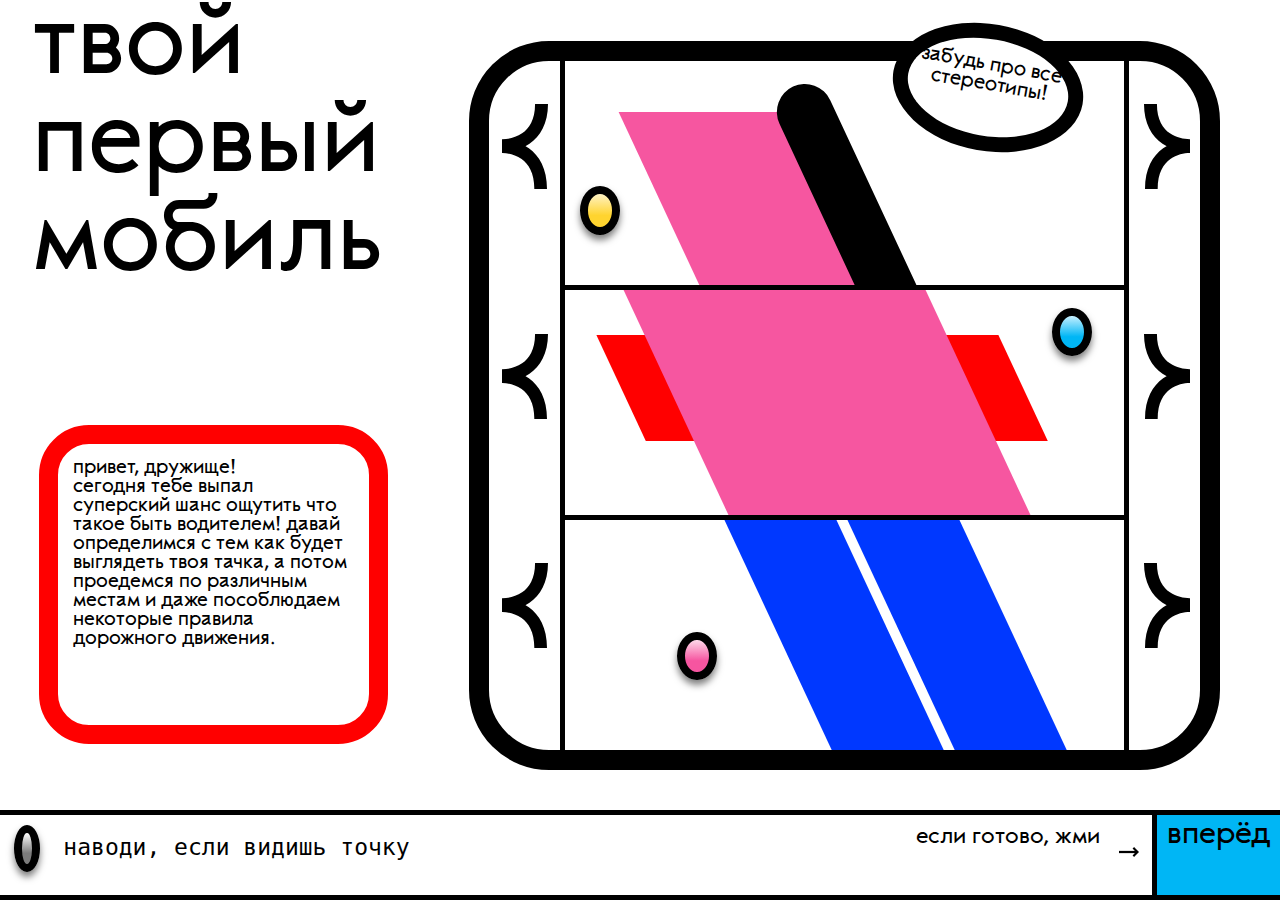
==== commit ee07f899: "Update index.html" ====
--- a/index.html
+++ b/index.html
@@ -11,7 +11,7 @@
     <script src="https://ajax.googleapis.com/ajax/libs/jquery/3.5.1/jquery.min.js"></script>
     <script src="stylesheets/js.js"></script>
     <link rel="stylesheet" href="stylesheets/responsive.css">
-    <link rel="stylesheet" href="stylesheets/responsive2.css">
+    <!-- <link rel="stylesheet" href="stylesheets/responsive2.css"> -->
 
   </head>
   <body>
--- a/stylesheets/style.css
+++ b/stylesheets/style.css
@@ -3,26 +3,24 @@
 @import 'animation.css';
 
 body {
+ height: 100vh;
  width: 100%;
- height: 100vh;
  margin: 0 auto;
- displa
-}
-
+}
 html{
   position: relative;
-  height: 100%;
+  height: 100vh;
   width: 100%;
 }
 
 .wrapper {
-  height: 100%;
+  height: 100vh;
   width: 100%;
   position: relative;
   overflow: hidden;
 }
 .wrapper2 {
-  height: 100%;
+  height: 100vh;
   width: 420%;
   position: absolute;
   display: grid;
--- a/stylesheets/responsive.css
+++ b/stylesheets/responsive.css
@@ -1,5 +1,5 @@
 /* the layout on iphone */
-@media only screen and (min-width: 320px) and (max-width: 599px) {
+@media only screen and (min-device-width: 320px) and (max-device-width: 765px) {
   .wrapper2 {width: 470%; grid-template-columns: 1fr 1fr 1fr 1fr 0.7fr;}
   .wrapper2_action4 {left: -370%;}
   .plushka {
@@ -195,7 +195,8 @@
 
 
 /* the layout on ipad vertical */
-@media only screen and (min-device-width: 768px) and (max-device-width: 1023px) {
+@media only screen and (min-width: 768px) and (max-width: 1023px) {
+  body {height: 1500px;}
   .plushka {display: none;}
   .wrapper2 {width: 450%; grid-template-columns: 1fr 1fr 1fr 1fr 0.5fr;}
   .wrapper2_action4 {left: -350%;}
--- a/stylesheets/responsive2.css
+++ b/stylesheets/responsive2.css
@@ -1,5 +1,5 @@
 /* the layout on iphone */
-@media only screen and (min-width: 320px) and (max-width: 599px) {
+@media only screen and (min-width: 320px) and (max-width: 765px) {
   .wrapper2 {width: 470%; grid-template-columns: 1fr 1fr 1fr 1fr 0.7fr;}
   .wrapper2_action4 {left: -370%;}
   .plushka {
@@ -198,8 +198,10 @@
 
 /* the layout on ipad vertical */
 @media only screen and (min-width: 768px) and (max-width: 1023px) {
+  body {height: 1023px;}
   .plushka {display: none;}
-  .wrapper2 {width: 450%; grid-template-columns: 1fr 1fr 1fr 1fr 0.5fr;}
+  .wrapper {height: 1023px;}
+  .wrapper2 {height: 1023px; width: 450%; grid-template-columns: 1fr 1fr 1fr 1fr 0.5fr;}
   .wrapper2_action4 {left: -350%;}
   .block1 {
     grid-template-columns: 1fr 1fr;
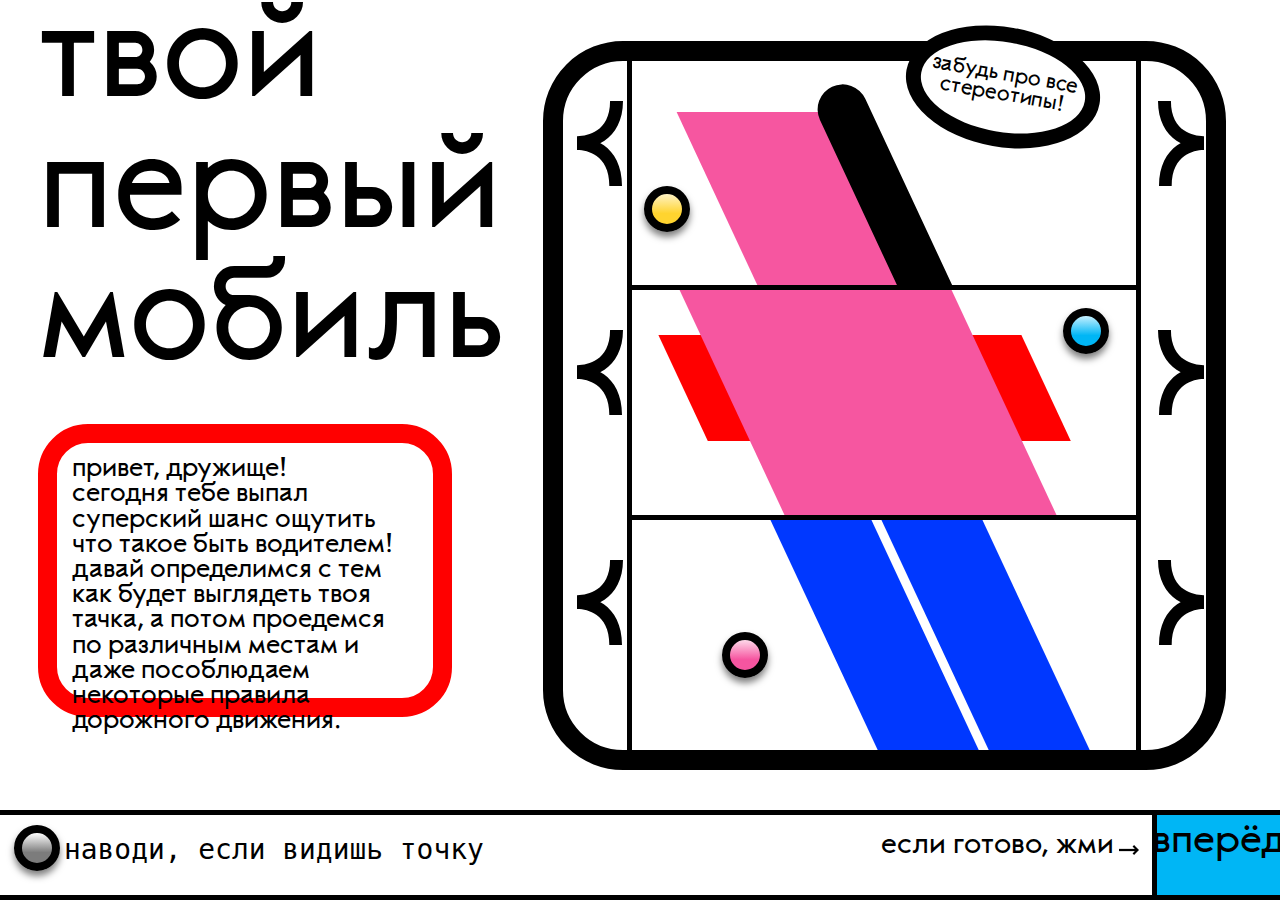
==== commit 1526278b: "Update index.html" ====
--- a/index.html
+++ b/index.html
@@ -10,7 +10,7 @@
     <link rel="stylesheet" href="stylesheets/style.css">
     <script src="https://ajax.googleapis.com/ajax/libs/jquery/3.5.1/jquery.min.js"></script>
     <script src="stylesheets/js.js"></script>
-    <link rel="stylesheet" href="stylesheets/responsive.css">
+    <link rel="stylesheet" href="stylesheets/responsive3.css">
     <!-- <link rel="stylesheet" href="stylesheets/responsive2.css"> -->
 
   </head>
@@ -123,7 +123,7 @@
             <div class="vpered1">вперёд</div>
         </div>
       </div>
-      <div class="color_change1"></div>
+      <!-- <div class="color_change1"></div> -->
     </section>
 
 
--- a/stylesheets/style.css
+++ b/stylesheets/style.css
@@ -58,11 +58,11 @@
 }
 
 .plushka {
-  height: 12%;
-  width: 19%;
+  height: 10vh;
+  width: 13vw;
   position: absolute;
   background: white;
-  top: 3%;
+  top: 3vh;
   right: 23%;
   z-index: 5;
   border-radius: 50%;
@@ -70,15 +70,15 @@
   border: 15px solid black;
 }
 .plushka div {
-  font-size: 20px;
+  font-size: 2.3vh;
   font-family: TwentytwelveSansG;
-  margin-top: 10%;
+  margin-top: 2.5vh;
   text-align: center;
 }
 .button1_block1, .button2_block1, .button3_block1 {
   position: absolute;
-  height: 4%;
-  width: 2.8%;
+  height: 30px;
+  width: 30px;
   border-radius: 50%;
   border: 8px solid black;
   box-shadow: 0px 5px 7px 0px rgba(0,0,0,0.5);
@@ -113,8 +113,8 @@
   background: -moz-linear-gradient(0deg, rgb(124, 124, 124) 35%, rgb(255, 255, 255));
   background: linear-gradient(0deg, rgb(124, 124, 124) 35%, rgb(255, 255, 255));
   position: absolute;
-  height: 38%;
-  width: 4%;
+  height: 30px;
+  width: 30px;
   border-radius: 50%;
   border: 8px solid black;
   box-shadow: 0px 5px 7px 0px rgba(0,0,0,0.5);
@@ -127,24 +127,24 @@
 .p1 {
   height: 53%;
   width: 85%;
-  margin: 0 auto;
+  margin-left: 3vw;
   margin-top: 0%;
   opacity: 1;
   position: relative;
-  font-size: 115px;
+  font-size: 14.5vh;
   font-family: TwentytwelveSansG;
   /* text-decoration: underline; */
 }
 .line1, .line2, .line3 {display: none;}
 .p2 {
-  height: 33%;
-  width: 66%;
-  margin: 0 auto;
+  height: 25vh;
+  width: 27vw;
+  margin-left: 3vw;
   margin-top: -1%;
   /* background: red; */
   opacity: 1;
   position: relative;
-  font-size: 22px;
+  font-size: 2.8vh;
   font-family: TwentytwelveSansG;
   border-radius: 50px;
   border: 19px solid red;
@@ -403,9 +403,9 @@
 .text1_part1, .text2_part1, .text3_part1, .text4_part1 {
   position: absolute;
   top: 26%;
-  left: 11%;
+  left: 5vw;
   height: 54%;
-  font-size: 23px;
+  font-size: 3.1vh;
   white-space: nowrap;
   overflow: hidden;
   font-family: monospace;
@@ -428,18 +428,20 @@
 
 .part3_2 {
   grid-area: part3_2;
+  position: relative;
   /* background: yellow; */
 }
 .part3_2 div {
-  font-size: 22px;
+  position: absolute;
+  font-size: 3.1vh;
   font-family: TwentytwelveSansG;
-  margin-top: 2.5%;
-  margin-left: 64%;
+  top: 2vh;
+  right: 3vw;
 }
 .part3_2 img {
   position: absolute;
-  top: 40%;
-  right: 11%;
+  top: 3.3vh;
+  right: 1vw;
 }
 .part3_3 {
   grid-area: part3_3;
@@ -448,13 +450,13 @@
   border-left: 5px solid black;
 }
 .vpered1 {
-  width: 100%;
-  font-size: 36px;
+  /* width: 1vw; */
+  font-size: 4.3vh;
   font-family: TwentytwelveSansG;
   display: flex;
   cursor: pointer;
   justify-content: center;
-  margin-top: 4%;
+  margin-top: 1vh;
 }
 .part3_3:hover {
   background: #06A0D6;
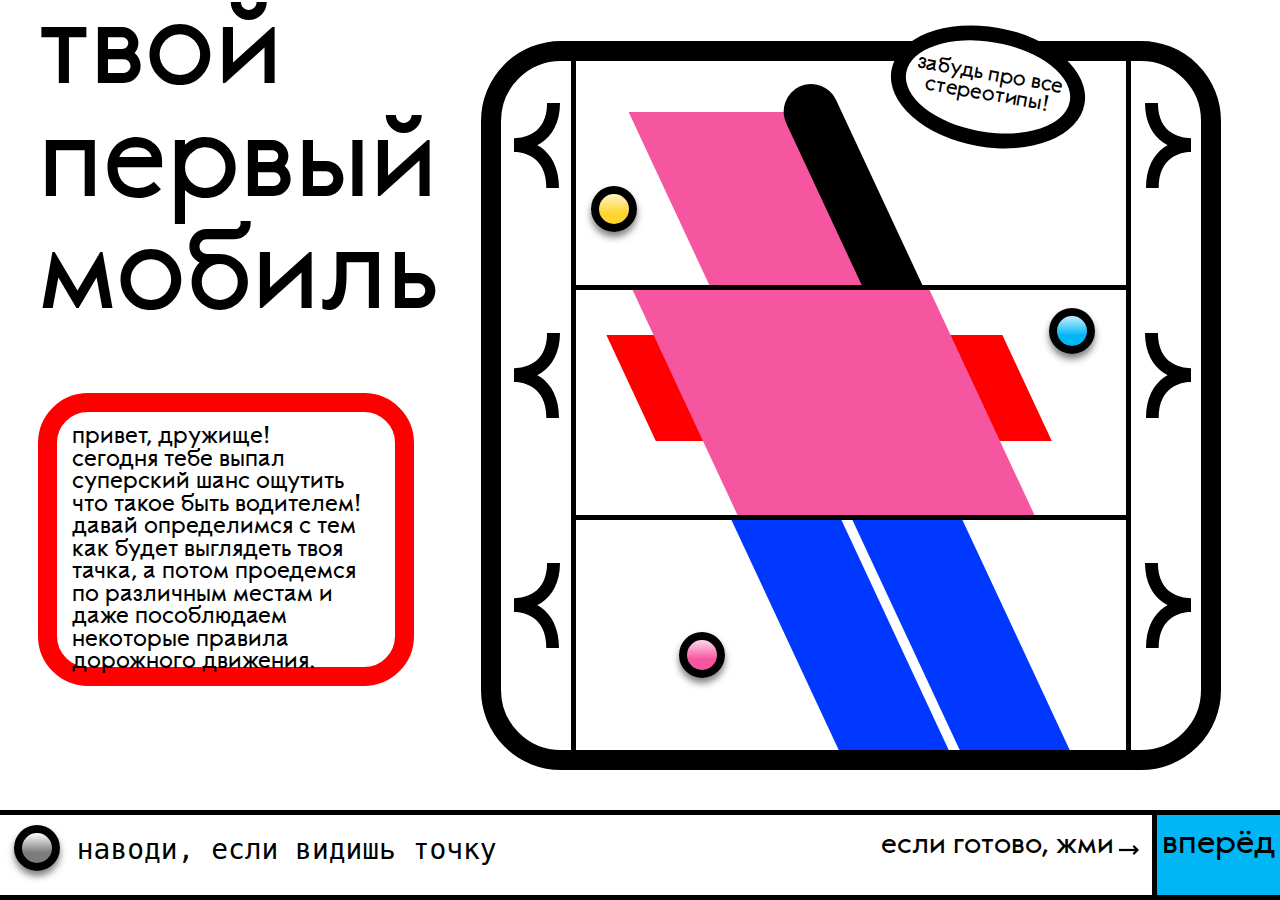
==== commit 6ae980c1: "Update index.html" ====
--- a/index.html
+++ b/index.html
@@ -10,7 +10,7 @@
     <link rel="stylesheet" href="stylesheets/style.css">
     <script src="https://ajax.googleapis.com/ajax/libs/jquery/3.5.1/jquery.min.js"></script>
     <script src="stylesheets/js.js"></script>
-    <link rel="stylesheet" href="stylesheets/responsive3.css">
+    <link rel="stylesheet" href="stylesheets/responsive.css">
     <!-- <link rel="stylesheet" href="stylesheets/responsive2.css"> -->
 
   </head>
--- a/stylesheets/style.css
+++ b/stylesheets/style.css
@@ -138,7 +138,7 @@
 .line1, .line2, .line3 {display: none;}
 .p2 {
   height: 25vh;
-  width: 27vw;
+  width: 26.5vw;
   margin-left: 3vw;
   margin-top: -1%;
   /* background: red; */
--- a/stylesheets/responsive.css
+++ b/stylesheets/responsive.css
@@ -0,0 +1,588 @@
+/* the layout on iphone */
+@media only screen and (min-width: 320px) and (max-width: 765px) {
+  .wrapper2 {width: 470%; grid-template-columns: 1fr 1fr 1fr 1fr 0.7fr;}
+  .wrapper2_action4 {left: -370%;}
+  .plushka {
+    display: none;
+    top: -83%;
+    right: 4%;
+    border: 8px solid black;
+    height: 16%;
+    width: 27%;
+  }
+  .plushka div {font-size: 11px;  margin-top: 11%;}
+  .block1 {
+    grid-template-columns: 1fr;
+    grid-template-rows: 0.8fr 0.9fr 9%;
+    grid-template-areas:  "part1"
+                          "part2"
+                          "part3"
+  }
+  .button1_block1, .button2_block1, .button3_block1 {display: none;}
+  .p1 {font-size: 81px; margin-left: 5%;  margin-top: -2%;}
+  .p2 {display: none;}
+  .slider_wrapper {border-radius: 40px; border: 8px solid black;}
+  .part2 {
+    grid-template-columns: 2.5% 1fr 2.5%;
+    grid-template-rows: 6% 1fr 7%;
+    grid-template-areas: ". . ."
+                         ". slider_wrapper ."
+                         ". . ."
+  }
+  .part3 {border-top: 3px solid black; border-bottom: 3px solid black; grid-template-columns: 46% 27% 27%;}
+  .text1_part1 {display: none;}
+  .button_general_block1 {height: 36%; width: 4.8%; border: 6px solid black;}
+  .part3_1 img {height: 69%; width: 9.5%;}
+  .part3_2 img {top: 42%; right: 34%;}
+  .part3_2 div {font-size: 11px; margin-left: 15%; margin-top: 9%;}
+  .part3_3 {border-left: 3px solid black;}
+  .vpered1 {font-size: 22px; margin-top: 7%;}
+  .next1, .next2, .next3 {background-size: 21px 35px;}
+  .previous1, .previous2, .previous3 {background-size: 21px 35px; margin-left: 16%; width: 100%;}
+  /* .line1, .line2, .line3 {display: block; position: absolute; height: 1.5%; width: 100%; background-color: black;}
+  .line1 {top: 30%; left: 6%; width: 54%;}
+  .line2 {top: 63%; left: 6%; width: 89%;}
+  .line3 {top: 97%; left: 6%; width: 89%;} */
+  .slider1, .slider2 {border-bottom: 3px solid black; border-left: 3px solid black; border-right: 3px solid black;}
+  .slider3 {border-left: 3px solid black; border-right: 3px solid black;}
+  .previous1 img, .previous2 img, .previous3 img {height: 50%;}
+  .next1 img, .next2 img, .next3 img {height: 50%;}
+
+
+  /* начало второго блока */
+  .block2 {grid-template-rows: 1fr 9%;}
+  .mainpart {display: block; }
+  .light1, .light2, .light3 {grid-area: none; height: 95%; width: 80%; position: absolute; margin: 5% 10%;}
+  .stop_signal, .wait_signal, .go_signal {font-size: 75px;}
+  .oval1 {opacity: 0; animation: red_signal_work_iphone_ipad 25s linear;}
+  .stop_signal {opacity: 0; animation: light1_work_iphone_ipad 25s linear;}
+
+  .oval2 {opacity: 0; animation: yellow_signal_work_iphone_ipad 25s linear;}
+  .wait_signal {opacity: 0; animation: light2_work_iphone_ipad 25s ease;}
+
+  .oval3 {opacity: 1; animation: light3_work_iphone_ipad 25s linear;}
+  .go_signal {opacity: 1; animation: green_signal_work_iphone_ipad 25s ease;}
+
+  .footer2 {
+    grid-template-columns: 1fr 27%;
+    border-top: 3px solid black;
+    border-bottom: 3px solid black;
+  }
+  .phrase1 {animation: none;}
+  .phrase1 div {
+    font-size: 14px;
+    /* display: none; */
+    animation: none;
+    display: inline-block;
+    font-size: 23px;
+    margin-top: 1.5%;
+    white-space: nowrap;
+    overflow: hidden;
+    font-family: monospace;
+  }
+  .phrase1_part1 {display: none;}
+  .phrase2 div, .phrase3 {display: none;}
+  .part2_footer2 {animation: none; border-left: 3px solid black;}
+  .part2_footer2 div {font-size: 22px; margin-top: 7%;}
+
+
+  /* начало третьего блока */
+  .block3 {
+    grid-area: block3;
+    grid-template-rows: 1fr 9%;
+  }
+  .dashed_line img {
+    width: 218%;
+    height: 100%;
+  }
+  .car7, .car8, .car9, .car10 {display: none;}
+  .car5 {margin-left: 0%; width: 54%;}
+  .car6 {width: 44%;}
+  .car3 {margin-left: -15%;}
+  .car4 {margin-right: 0%; margin-left: 9%;}
+  .car3, .car4, .car2, .car1 {width: 51%;}
+  .car5 img, .car4 img, .car1 img {height: 120%;}
+  .car6 img, .car3 img, .car2 img {height: 100%;}
+
+  .second_slider_wrapper {
+    height: 139%;
+    width: 72%;
+    margin-left: -19%;
+  }
+  .footer3 {
+    grid-template-columns: 14% 28% 1fr 27%;
+    border-top: 3px solid black;
+    border-bottom: 3px solid black;
+  }
+  .part1_footer3, .part2_footer3 {border-right: 3px solid black;}
+  .part1_footer3 div, .part2_footer3 div, .part5_footer3 div {
+    font-size: 22px;
+    margin-top: 7%;
+  }
+  .part1_footer3 div {margin-top: 14%;}
+  .part5_footer3 {border-left: 3px solid black;}
+  .bip_bip_button {
+    width: 93%;
+    top: -10%;
+    left: 4%;
+  }
+
+  /* начало четвертого блока */
+  .block4 {grid-template-rows: 1fr 9%;}
+  .mainpart4 {grid-template-rows: 3% 10% 1fr 3%;}
+  .slider_block4_part1 {grid-template-columns: 7% 1fr 7%;}
+  .city_slider {grid-template-columns: 16% 1fr 16%;}
+  #city_name_paragraphs {margin-top: 9%; font-size: 24px;}
+  .previous_button_part4 img, .next_button_part4 img {top: 16%;}
+  .next_button_part4 img {left: 1%;}
+  .slider_block4_part2 {border: 8px solid black;}
+  .rectangle_part4 {
+    height: 84%;
+    width: 94%;
+    border-radius: 30px;
+    border: 8px solid black;
+  }
+  .third_slider_wrapper {
+    left: 6%;
+    height: 55%;
+    width: 86%;
+  }
+  .footer4 {
+    grid-template-columns: 1fr 1fr 27%;
+    grid-template-areas:  "part1_footer4 part2_footer4 part3_footer4";
+    border-top: 3px solid black;
+    border-bottom: 3px solid black;
+  }
+  .part3_footer4 {border-left: 3px solid black;}
+  .vpered4 {font-size: 22px; margin-top: 7%;}
+  .road_sign_1 {
+    top: 9%;
+    left: -1%;
+    height: 17%;
+    width: 28%;
+  }
+  .road_sign_2 {display: none;}
+  .road_sign_3 {
+    top: 9%;
+    right: 2.5%;
+    height: 18%;
+    width: 38%;
+  }
+  .button1_block4, .button2_block4, .button3_block4, .button4_block4, .button5_block4, .button6_block4, .button7_block4, .button8_block4, .button9_block4, .button10_block4, .button11_block4, .button12_block4 {
+    height: 4%;
+    width: 6%;
+    border: 6px solid black;
+  }
+  .city11 p, .city9 p {  font-size: 19px !important;}
+
+  /* начало футера */
+  .footer {grid-auto-rows: 1fr 9%;}
+  .picture_footer {
+    border-left: 3px solid black;
+  }
+  .picture_footer img {
+    top: -5%;
+    left: -2%;
+    height: 107%;
+    width: 102%;
+  }
+  .text_footer {
+    border-top: 3px solid black;
+    border-bottom: 3px solid black;
+    border-left: 3px solid black;
+  }
+  .text_footer div {font-size: 13px;}
+  .text_footer2 {width: 47%;}
+}
+
+
+
+/* the layout on ipad vertical */
+@media only screen and (min-width: 768px) and (max-width: 1099px) {
+  body {height: 1024px;}
+  .wrapper {height: 1024px;}
+  .wrapper2 {height: 1024px;}
+  .plushka {display: none;}
+  .wrapper2 {width: 450%; grid-template-columns: 1fr 1fr 1fr 1fr 0.5fr;}
+  .wrapper2_action4 {left: -350%;}
+  .block1 {
+    grid-template-columns: 1fr 1fr;
+    grid-template-rows: 0.5fr 1fr 7%;
+    grid-template-areas:  "part1 part1"
+                          "part2 part2"
+                          "part3 part3"
+  }
+  .p1, .p2 {display: inline-block; position: absolute;}
+  .p1 {height: 90%; width: 43%; left: 4%; top: 6%; font-size: 90px;}
+  .p2 {height: 64%; width: 38%; font-size: 20px; right: 5%; top: 10%; border: 16px solid red;}
+  .part2 {
+    grid-template-columns: 5% 1fr 5%;
+    grid-template-rows: 1fr 8%;
+    grid-template-areas: ". slider_wrapper ."
+                         ". . ."
+  }
+  .part3 {grid-template-columns: 53% 30% 17%;}
+  .text1_part1, .part3_2 div {font-size: 20px;}
+  /* .text1_part1 {margin-top: 3.5%; margin-left: 16%;} */
+  .part3_1 img {left: 1%;}
+  .part3_2 div {margin-left: 10%; margin-top: 6%;}
+  .part3_2 img {top: 35%; right: 18.5%;}
+  .vpered1 {font-size: 32px;}
+  .next1, .next2, .next3 {width: 86%; margin-left: 2%;}
+  .previous1, .previous2, .previous3 {width: 70%; margin-left: 12%;}
+  .button_general_block1 {left: 2%; width: 3%;}
+  .button1_block1, .button2_block1, .button3_block1 {width: 3.2%;}
+  .button1_block1 {top: 20%;}
+  .button2_block1 {top: 35%; right: 20%;}
+  .button3_block1 {top: 73%;}
+
+
+  /* начало второго блока */
+  .block2 {grid-template-rows: 1fr 7%;}
+  .mainpart {display: block;}
+  .light1, .light2, .light3 {grid-area: none; position: absolute; height: 100%; width: 88%; margin: 0% 6%;}
+  .oval1 {opacity: 0; animation: red_signal_work_iphone_ipad 25s linear;}
+  .stop_signal {left: 28%; opacity: 0; animation: light1_work_iphone_ipad 25s linear;}
+
+  .oval2 {opacity: 0; animation: yellow_signal_work_iphone_ipad 25s linear;}
+  .wait_signal {left: 28%; opacity: 0; animation: light2_work_iphone_ipad 25s ease;}
+
+  .oval3 {opacity: 1; animation: light3_work_iphone_ipad 25s linear;}
+  .go_signal {left: 38%; opacity: 1; animation: green_signal_work_iphone_ipad 25s ease;}
+
+  .footer2 {grid-template-columns: 1fr 17%;}
+
+
+  /* начало третьего блока */
+  .block3 {grid-template-rows: 1fr 7%;}
+  .footer3 {grid-template-columns: 10% 18% 1fr 17%;}
+  .footer3 div {font-size: 32px;}
+  .bip_bip_button {width: 35%; top: -15%; right: 3%;}
+  .car8, .car10 {display: none;}
+  .car1 img, .car4 img, .car5 img, .car7 img, .car9 img {height: 100%}
+  .car2 img, .car3 img, .car6 img {height: 90%;}
+  .car5 {width: 35%; margin-left: -17%;}
+  .car2, .car6, .car7, .car3, .car4 {width: 40%;}
+  .dashed_line img {width: 133%; height: 100%;}
+  .second_slider_wrapper {height: 121%; width: 42%; display: grid; margin-left: -6%;}
+
+  /* начало четвертого блока */
+  .block4 {grid-template-rows: 1fr 7%;}
+  .mainpart4 {grid-template-rows: 5% 10% 1fr 3%;}
+  .footer4 {grid-template-columns: 1fr 20% 17%;}
+  .vpered4 {font-size: 32px;}
+  .city_slider {grid-template-columns: 18% 1fr 18%;}
+  .third_slider_wrapper {left: 10%; height: 73%; width: 88%;}
+  .road_sign_1 {top: 6%; left: 4%; height: 23%; width: 24%;}
+  .road_sign_2 {display: none;}
+  .road_sign_3 {top: 13%; right: -1.5%; height: 16%; width: 31%;}
+  .button1_block4, .button2_block4, .button3_block4, .button4_block4, .button5_block4, .button6_block4, .button7_block4, .button8_block4, .button9_block4, .button10_block4, .button11_block4, .button12_block4 {
+    height: 5.5%;
+    width: 6%;
+    border: 10px solid black;
+  }
+  #city_name_paragraphs {margin-top: 11%;}
+  .city9 p, .city11 p {font-size: 31px !important; margin-top: 13% !important;}
+
+  /* начало футора блока */
+  .footer {grid-auto-rows: 1fr 7%;}
+  .picture_footer img {top: -0.5%;}
+  .text_footer div {font-size: 20px; top: 13%;}
+
+
+  .bip_bip_img img {
+    height: 37%;
+    width: 100%;
+  }
+  .b_img {top: 0%; height: 40% !important; width: 100% !important;}
+  .i_img {top: 30.5%; left: 0%;}
+  .p_img {top: 63%;}
+}
+
+
+
+@media only screen and (min-width: 1100px) and (max-width: 1199px) {
+  .wrapper2 {width: 430%; grid-template-columns: 1fr 1fr 1fr 1fr 0.3fr;}
+  .wrapper2_action4 {left: -330%;}
+
+  /* начало первого блока */
+  body {max-height: 900px}
+  .wrapper {max-height: 900px}
+  .wrapper2 {max-height: 900px}
+  .block1 {grid-template-columns: 0.5fr 1fr 1fr;}
+  .p1 {font-size: 11.2vh; height: 40vh; margin-top: 4vh;}
+  .p2 {font-size: 2.5vh; width: 24vw; height: 28vh; margin-top: -4vh;}
+  /* .button_general_block1 {height: 36%;} */
+  /* .text1_part1 {margin-left: 13%;} */
+  .part3_2 div {margin-left: 50%;}
+  .vpered1, .part2_footer2 div, .part5_footer3 div, .vpered4 {margin-top: 10%; font-size: 25px;}
+  .plushka div {font-size: 15px; margin-top: 15%;}
+  .part2 {grid-template-rows: 10% 1fr 5%;}
+  /* .button1_block1, .button2_block1, .button3_block1 {height: 3.5%;} */
+
+  /* начало второго блока */
+  .mainpart {grid-template-columns: 3% 1fr 1fr 1fr 3%;}
+  .stop_signal, .wait_signal, .go_signal {font-size: 90px;}
+  .stop_signal {left: 16%;}
+  .wait_signal {left: 19%;}
+  .go_signal {left: 33%;}
+  .phrase3 {top: 22%;}
+
+  /* начало третьего блока */
+  .part1_footer3 div {font-size: 25px; margin-top: 14%;}
+  .part2_footer3 div {font-size: 25px; margin-top: 8%;}
+  .bip_bip_button {width: 15%; top: -8%;}
+  .b2_img {display: none;}
+  .i2_img {display: none;}
+  .p2_img {display: none;}
+  .b_img {left: -3%;}
+  .i_img {left: 26%;}
+  .p_img {left: 50%;}
+  .bip_bip_img, .bip_bip_img2 {overflow: hidden;}
+
+  /* начало четвертого блока */
+  .bip_bip_button2 {width: 97%; top: -12%;}
+  .button1_block4, .button2_block4, .button3_block4, .button4_block4, .button5_block4, .button6_block4, .button7_block4, .button8_block4, .button9_block4, .button10_block4, .button11_block4, .button12_block4 {
+    height: 4.5%;
+  }
+  .slider_block4_part1 {grid-template-columns: 25% 1fr 25%;}
+  .city_slider {grid-template-columns: 15% 1fr 15%;}
+  .previous_button_part4 img {height: 70%; top: 25%; left: 44%;}
+  .next_button_part4 img {height: 70%; top: 25%; left: 19%;}
+  .road_sign_2 {height: 30%; width: 18%;}
+  #city_name_paragraphs {margin-top: 9%;}
+
+  /* начало четвертого блока */
+ .text_footer div {font-size: 16px; top: 17%;}
+ .picture_footer img {height: 129%; top: -15%;}
+ .b_img2 {left: -3%;}
+ .i_img2 {left: 26%;}
+ .p_img2 {left: 50%;}
+}
+
+@media only screen and (min-width: 1200px) and (max-width: 1279px) {
+  .wrapper2 {width: 430%; grid-template-columns: 1fr 1fr 1fr 1fr 0.3fr;}
+  .wrapper2_action4 {left: -330%;}
+
+  /* начало первого блока */
+  body {max-height: 900px}
+  .wrapper {max-height: 900px}
+  .wrapper2 {max-height: 900px}
+  .block1 {grid-template-columns: 1fr 1fr 1fr;}
+  .p1 {font-size: 10.5vh;}
+  .p2 {height: 35%; width: 69%; font-size: 18px; margin-top: -8%; margin-left: 8%;}
+  /* .button_general_block1 {height: 36%;} */
+  /* .text1_part1 {margin-left: 13%;} */
+  .part3_2 div {margin-left: 50%;}
+  .vpered1, .part2_footer2 div, .part5_footer3 div, .vpered4 {margin-top: 10%; font-size: 25px;}
+  .plushka div {font-size: 15px; margin-top: 15%;}
+  .part2 {grid-template-rows: 10% 1fr 5%;}
+  /* .button1_block1, .button2_block1, .button3_block1 {height: 3.5%;} */
+
+  /* начало второго блока */
+  .mainpart {grid-template-columns: 3% 1fr 1fr 1fr 3%;}
+  .stop_signal, .wait_signal, .go_signal {font-size: 90px;}
+  .stop_signal {left: 16%;}
+  .wait_signal {left: 19%;}
+  .go_signal {left: 33%;}
+  .phrase3 {top: 22%;}
+
+  /* начало третьего блока */
+  .part1_footer3 div {font-size: 25px; margin-top: 14%;}
+  .part2_footer3 div {font-size: 25px; margin-top: 8%;}
+  .bip_bip_button {width: 15%; top: -8%;}
+  .b2_img {display: none;}
+  .i2_img {display: none;}
+  .p2_img {display: none;}
+  .b_img {left: -3%;}
+  .i_img {left: 26%;}
+  .p_img {left: 50%;}
+  .bip_bip_img, .bip_bip_img2 {overflow: hidden;}
+
+  /* начало четвертого блока */
+  .bip_bip_button2 {width: 97%; top: -12%;}
+  .button1_block4, .button2_block4, .button3_block4, .button4_block4, .button5_block4, .button6_block4, .button7_block4, .button8_block4, .button9_block4, .button10_block4, .button11_block4, .button12_block4 {
+    height: 4.5%;
+  }
+  .slider_block4_part1 {grid-template-columns: 25% 1fr 25%;}
+  .city_slider {grid-template-columns: 15% 1fr 15%;}
+  .previous_button_part4 img {height: 70%; top: 25%; left: 44%;}
+  .next_button_part4 img {height: 70%; top: 25%; left: 19%;}
+  .road_sign_2 {height: 30%; width: 18%;}
+  #city_name_paragraphs {margin-top: 9%;}
+
+  /* начало четвертого блока */
+ .text_footer div {font-size: 16px; top: 17%;}
+ .picture_footer img {height: 129%; top: -15%;}
+ .b_img2 {left: -3%;}
+ .i_img2 {left: 26%;}
+ .p_img2 {left: 50%;}
+}
+
+
+
+@media only screen and (min-width: 1280px) and (max-width: 1365px) {
+  /* начало первого блока */
+  body {max-height: 900px}
+  .wrapper {max-height: 900px}
+  .wrapper2 {max-height: 900px}
+  .p1 {font-size: 12.5vh;}
+  .p2 {font-size: 2.5vh; width: 24vw; height: 25vh; margin-top: -4vh;}
+  /* .part3_2 div {margin-left: 59%;} */
+  /* .vpered1, .part2_footer2 div, .part5_footer3 div, .vpered4 {font-size: 30px; margin-top: 5%;} */
+  /* .part3_2 div {margin-top: 2%;} */
+  .text1_part1 {left: 6vw;}
+  .vpered1 {font-size: 3.6vh; margin-top: 1.5vh;}
+  /* .button_general_block1 {width: 1.7%;} */
+  .previous1, .previous2, .previous3 {width: 65%;}
+  .next1, .next2, .next3 {width: 85%;}
+
+  /* начало второго блока */
+  .stop_signal, .wait_signal, .go_signal {font-size: 90px;}
+  .stop_signal {left: 24%;}
+  .wait_signal {left: 25%;}
+  .go_signal {left: 37%;}
+  .phrase1 div, .phrase2 div {margin-top: 1.3%;}
+  .phrase3 {top: 25%;}
+
+  /* начало третьего блока */
+  .part1_footer3 div {font-size: 30px; margin-top: 5%;}
+  .part2_footer3 div {font-size: 30px; margin-top: 3%;}
+  .bip_bip_button {width: 14%; top: -9%;}
+  .b2_img {display: none;}
+  .i2_img {display: none;}
+  .p2_img {display: none;}
+  .b_img {left: 0%;}
+  .i_img {left: 30%;}
+  .p_img {left: 57%;}
+
+/* начало четвертого блока */
+  .previous_button_part4 img {height: 70%; top: 26%; left: 47%;}
+  .next_button_part4 img {height: 70%; top: 26%; left: 15%;}
+  .bip_bip_button2 {width: 94%; top: -10%;}
+  .button1_block4, .button2_block4, .button3_block4, .button4_block4, .button5_block4, .button6_block4, .button7_block4, .button8_block4, .button9_block4, .button10_block4, .button11_block4, .button12_block4 {
+  height: 6%;
+  }
+  .b_img2 {left: 0%;}
+  .i_img2 {left: 30%;}
+  .p_img2 {left: 57%;}
+
+  /* футер */
+  .text_footer div {font-size: 13px;}
+  .picture_footer img {height: 105%;}
+}
+
+
+
+
+@media only screen and (min-width: 1366px) and (max-width: 1439px) {
+  /* начало первого блока */
+  /* body {height: 100vh; width: 100vw;}
+  .wrapper {height: 100vh; width: 100vw;}
+  .wrapper2 {height: 100vh; width: 420vw;} */
+  .p1 {font-size: 14vh;}
+  .p2 {height: 28vh;}
+  .block1 {grid-template-columns: 1fr 1fr 1fr;}
+  .vpered1 {font-size: 4vh; margin-top: 1.3vh;}
+  /* .button_general_block1 {height: 41%; width: 1.6%; border: 6px solid black;} */
+  /* .text1_part1, .part3_2 div {margin-top: 1.4%;} */
+  /* .part3_2 div {margin-left: 62%;} */
+  /* .vpered1, .part2_footer2 div, .part5_footer3 div, .vpered4 {font-size: 30px;} */
+  /* .plushka {height: 13%; width: 17%;}
+  .plushka div {font-size: 18px;} */
+  /* .button1_block1, .button2_block1, .button3_block1 {width: 2.5%;} */
+
+  /* начало второго блока */
+  .stop_signal, .wait_signal, .go_signal {font-size: 90px;}
+  .stop_signal {left: 25%;}
+  .wait_signal {left: 27%;}
+  .go_signal {left: 37%;}
+  .phrase1 div, .phrase2 div {margin-top: 1%;}
+  .phrase3 {top: 20%;}
+
+  /* начало третьего блока */
+  .part1_footer3 div, .part2_footer3 div {font-size: 30px;}
+  .part1_footer3 div {margin-top: 6%;}
+  .bip_bip_button {height: 100%; width: 14%; top: -10%;}
+  .car2, .car6, .car7, .car3, .car4, .car10 {width: 26%;}
+  .b2_img {display: none;}
+  .i2_img {display: none;}
+  .p2_img {display: none;}
+  .b_img {left: 6%;}
+  .i_img {left: 29%;}
+  .p_img {left: 50%;}
+
+  /* начало четвертого блока */
+  .bip_bip_button2 {height: 72%; width: 85%; top: 4%; right: 8%;}
+  .slider_block4_part1 {grid-template-columns: 25% 1fr 25%;}
+  .previous_button_part4 img {height: 70%; top: 26%; left: 46%;}
+  .next_button_part4 img {height: 70%; top: 26%; left: 12%;}
+  .road_sign_2 {left: 1%;}
+  .button1_block4, .button2_block4, .button3_block4, .button4_block4, .button5_block4, .button6_block4, .button7_block4, .button8_block4, .button9_block4, .button10_block4, .button11_block4, .button12_block4 {
+    height: 6.5%;
+  }
+  .b_img2 {left: 6%;}
+  .i_img2 {left: 29%;}
+  .p_img2 {left: 50%;}
+
+  .text_footer div {font-size: 14px;}
+  .picture_footer img {height: 116%;}
+}
+
+
+
+
+
+
+@media only screen and (min-width: 1680px) {
+  /* начало первого блока */
+  body {height: 100vh;}
+  .wrapper {height: 100vh;}
+  .wrapper2 {height: 100vh;}
+
+  .plushka div {font-size: 25px;}
+  .p1 {font-size: 14.5vh; margin-left: 10%;}
+  .p2 {height: 32%; width: 70%; margin-left: 10%; margin-top: 3%; font-size: 2.9vh;}
+  .part3_2 div {margin-top: 2.5%; font-size: 26px;}
+  /* .button_general_block1 {top: 18%; width: 4%;} */
+  .text1_part1, .text2_part1, .text3_part1, .text4_part1 {margin-top: 0.4%; font-size: 26px;}
+  .part3_2 div {width: 31%; margin-left: 65%;}
+  .vpered1, .part2_footer2 div, .part5_footer3 div, .vpered4 {margin-top: 4%; font-size: 43px; }
+  .part3, .footer2, .footer3, .footer4, .text_footer {border-top: 7px solid black; border-bottom: 7px solid black;}
+  .part3_3, .part2_footer2, .part5_footer3, .part3_footer4 {border-left: 7px solid black;}
+  .slider1, .slider2 {border-bottom: 7px solid black; border-left: 7px solid black; border-right: 7px solid black;}
+  .slider3 {border-left: 7px solid black; border-right: 7px solid black;}
+  /* .button1_block1, .button2_block1, .button3_block1 {} */
+
+  /* начало второго блока */
+  .mainpart {grid-template-columns: 4% 1fr 1fr 1fr 4%;}
+  .phrase1 div, .phrase2 div, .phrase3 {font-size: 26px;}
+
+  /* начало третьего блока */
+  .part1_footer3, .part2_footer3 {border-right: 7px solid black;}
+  .part2_footer3 div {margin-top: 7%;}
+  .part1_footer3 div {margin-top: 12%;}
+  .bip_bip_button {right: 1%; background-size: 96%; animation: none;}
+  .bip_bip_img img {height: 100%; width: 50%;}
+  .b_img {left: -4%;}
+  .i_img, .i_img2 {left: 26%;}
+  .p_img, .p_img2 {left: 52%;}
+  .b2_img {display: none;}
+  .i2_img {display: none;}
+  .p2_img {display: none;}
+
+  /* начало четвертого блока */
+  .previous_button_part4 img {height: 72%; left: 41%;}
+  .next_button_part4 img {height: 72%; left: 10%;}
+  .road_sign_2 {left: -0.5%;}
+  #city_name_paragraphs {font-size: 42px;}
+  .bip_bip_button2 {background-size: 96%; right: 4%; animation: none;}
+  .text_part4 {font-size: 26px;}
+
+  /* футер */
+  .picture_footer, .text_footer {border-left: 7px solid black;}
+  .text_footer div {font-size: 17px;}
+  .b_img2 {left: 0%;}
+  .i_img2 {left: 29%;}
+  .p_img2 {left: 55%;}
+}
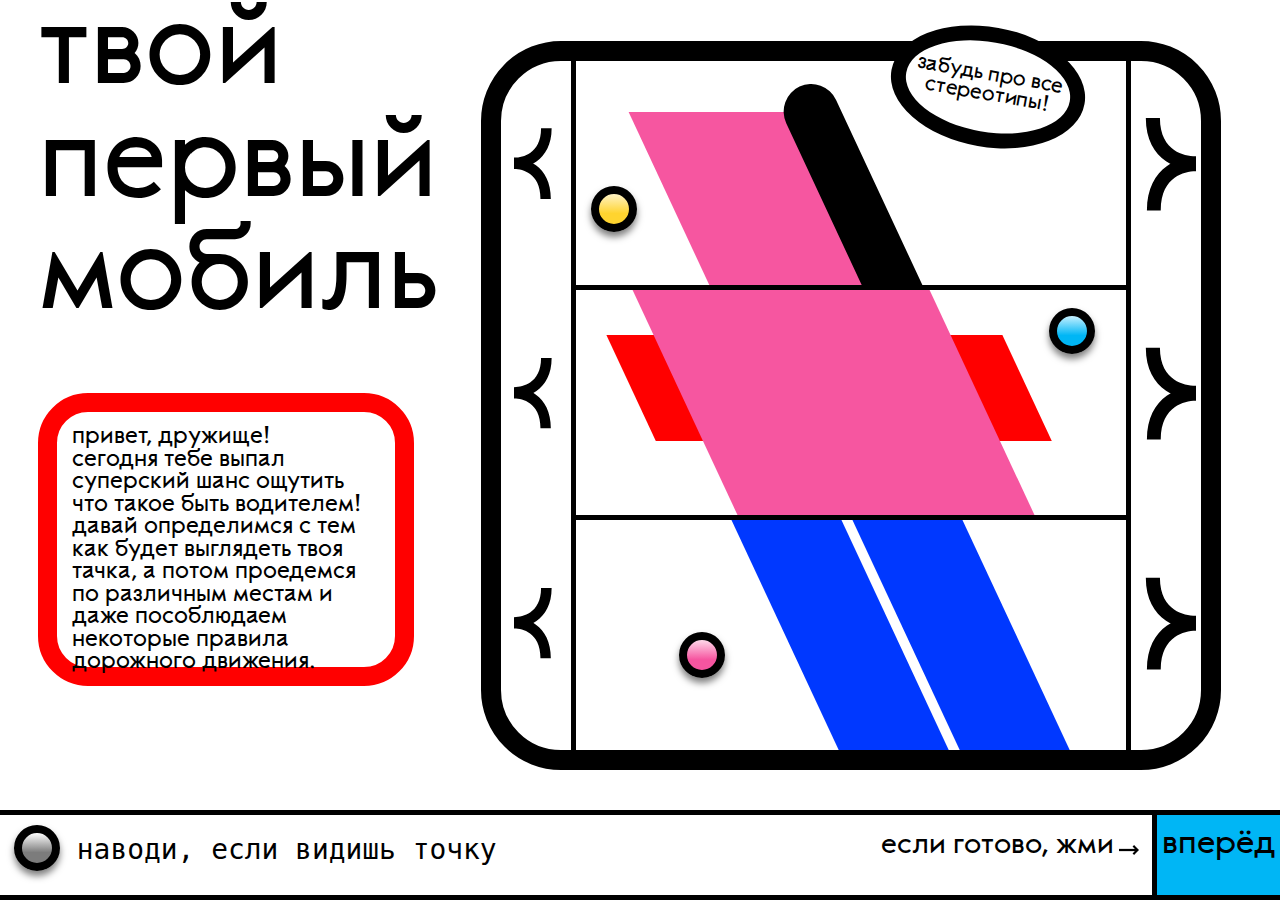
==== commit 9505a36e: "Update index.html" ====
--- a/index.html
+++ b/index.html
@@ -151,10 +151,11 @@
             <div class="phrase1_part2">мигающий тоже!</div>
           </div>
           <div class="phrase2">
-            <div class="phrase2_part1">жёлтый сигнал светофора все еще запрещает движение!</div>
+            <div class="phrase2_part1">жёлтый сигнал светофора все еще запрещает!</div>
             <div class="phrase2_part2">но жёлтый мигающий уже разрешает</div>
           </div>
           <div class="phrase3">зелёный сигнал точно разрешает движение! можешь ехать</div>
+          <div class="phrase3_iphone">зелёный сигнал точно разрешает <br>движение! можешь ехать</div>
         </div>
         <div class="part2_footer2">
           <div class="vpered2">вперёд</div>
@@ -369,6 +370,9 @@
           <img class="b_img2" src="./images/b2.svg" alt="">
           <img class="i_img2" src="./images/i2.svg" alt="">
           <img class="p_img2" src="./images/p2.svg" alt="">
+          <img class="b2_2_img" src="./images/b.svg" alt="">
+          <img class="i2_2_img" src="./images/i.svg" alt="">
+          <img class="p2_2_img" src="./images/p.svg" alt="">
         </div>
       </div>
 
--- a/stylesheets/style.css
+++ b/stylesheets/style.css
@@ -365,6 +365,10 @@
   margin-top: 50%;
   cursor: pointer;
 }
+.next1 img, .next2 img, .next3 img {
+  height: 100%;
+  width: 100%;
+}
 .next1 { grid-area: next_button1;}
 .next2 { grid-area: next_button2;}
 .next3 { grid-area: next_button3;}
@@ -375,6 +379,10 @@
   margin: 0 auto;
   margin-top: 50%;
   cursor: pointer;
+}
+.previous1 img, .previous2 img, .previous3 img {
+  height: 100%;
+  width: 100%;
 }
 .previous1 { grid-area: previous_button1;}
 .previous2 { grid-area: previous_button2;}
@@ -456,7 +464,7 @@
   display: flex;
   cursor: pointer;
   justify-content: center;
-  margin-top: 1vh;
+  margin-top: 1.3vh;
 }
 .part3_3:hover {
   background: #06A0D6;
@@ -593,20 +601,20 @@
   animation-play-state: paused;
 }
 .phrase2_part1 {
-  width: 51ch;
+  width: 42ch;
   opacity: 1;
-  animation: printed_text1 2.5s 8.5s steps(51);
+  animation: printed_text1 2.5s 8.5s steps(42);
   animation-play-state: paused;
 }
 .phrase2_part2 {
   width: 32ch;
   opacity: 1;
-  animation: printed_text1 1.2s 13s steps(32), printed_text2_opacity 13s;
+  animation: printed_text1 1.6s 12.5s steps(32), printed_text2_opacity 12.5s;
   animation-play-state: paused;
 }
 .phrase1 div, .phrase2 div {
   display: inline-block;
-  font-size: 23px;
+  font-size: 3.1vh;
   margin-top: 1.5%;
   white-space: nowrap;
   overflow: hidden;
@@ -619,7 +627,7 @@
   margin-left: 2%;
   top: 30%;
   opacity: 1;
-  font-size: 23px;
+  font-size: 3.1vh;
   white-space: nowrap;
   overflow: hidden;
   font-family: monospace;
@@ -647,11 +655,11 @@
 }
 .part2_footer2 div {
   width: 100%;
-  font-size: 36px;
+  font-size: 4.3vh;
+  margin-top: 1.3vh;
   font-family: TwentytwelveSansG;
   display: flex;
   justify-content: center;
-  margin-top: 4%;
 }
 
 
@@ -690,6 +698,7 @@
   display: none;
   z-index: 4;
   transition: all 0.5s ease;
+  overflow: hidden;
 }
 .bip_bip_img img, .bip_bip_img2 img {position: absolute; height: 100%;}
 .i_img {left: 30%;}
@@ -795,13 +804,13 @@
 }
 .part1_footer3 div, .part2_footer3 div, .part3_footer3 div, .part5_footer3 div {
   width: 100%;
-  font-size: 36px;
+  font-size: 4.3vh;
   font-family: TwentytwelveSansG;
   display: flex;
   justify-content: center;
 }
-.part2_footer3 div, .part3_footer3 div {margin-top: 4%;}
-.part1_footer3 div {margin-top: 7%;}
+.part2_footer3 div, .part3_footer3 div {margin-top: 1.3vh;}
+.part1_footer3 div {margin-top: 1vh;}
 .part1_footer3 {
   grid-area: part1_footer3;
   border-right: 5px solid black;
@@ -841,7 +850,7 @@
   right: 0%;
   cursor: url(../images/bip_bip_cursor.png) 100 70, pointer;
   background: url(../images/bip_bip.svg) no-repeat;
-  background-position-x: left;
+  background-position-x: center;
   background-position-y: 30%;
   animation: bip_bip_flashing 2s infinite;
   border: none;
@@ -857,7 +866,8 @@
   transition: all 0.25s ease;
 }
 .vpered3 {
-  margin-top: 4%;
+  font-size: 4.3vh;
+  margin-top: 1.3vh;
 }
 
 
@@ -919,7 +929,7 @@
 .previous_button_part4 img {
   position: absolute;
   height: 80%;
-  top: 19%;
+  top: 16%;
   left: 38%;
 }
 .next_button_part4 {
@@ -931,7 +941,7 @@
 .next_button_part4 img {
   position: absolute;
   height: 80%;
-  top: 19%;
+  top: 16%;
   left: 10%;
 }
 .city_name {
@@ -995,8 +1005,8 @@
 }
 .button_part4 {
   position: absolute;
-  height: 5.5%;
-  width: 2%;
+  height: 30px;
+  width: 30px;
   border-radius: 50%;
   border: 8px solid black;
   box-shadow: 0px 5px 7px 0px rgba(0,0,0,0.5);
@@ -1161,7 +1171,7 @@
 .road_sign_2 {
   position: absolute;
   top: 9%;
-  left: 0%;
+  left: -0.5%;
   height: 27%;
   width: 16%;
   z-index: 3;
@@ -1183,6 +1193,7 @@
   height: 82%;
   width: 100%;
 }
+.b2_2_img, .i2_2_img, .p2_2_img {position: absolute; height: 100%; display: none;}
 /* _______________________________________________ */
 .footer4 {
   grid-area: footer4;
@@ -1201,10 +1212,10 @@
 .text11_part4 {font-size: 20px !important; top: 30% !important;}
 .text_part4 {
   position: absolute;
-  top: 26%;
   left: 4%;
   height: 54%;
-  font-size: 23px;
+  top: 26%;
+  font-size: 3.1vh;
   white-space: nowrap;
   overflow: hidden;
   font-family: monospace;
@@ -1307,11 +1318,11 @@
 }
 .vpered4 {
   width: 100%;
-  font-size: 36px;
   font-family: TwentytwelveSansG;
   display: flex;
   justify-content: center;
-  margin-top: 4%;
+  font-size: 4.3vh;
+  margin-top: 1.3vh;
 }
 
 
@@ -1349,7 +1360,7 @@
   position: relative;
 }
 .text_footer div {
-  font-size: 15px;
+  font-size: 17px;
   font-family: TwentytwelveSansG;
   position: absolute;
   top: 22%;
@@ -1361,7 +1372,7 @@
 }
 .text_footer2 {
   text-align: right;
-  width: 42%;
+  width: 46%;
   right: 3%;
 }
 
--- a/stylesheets/responsive.css
+++ b/stylesheets/responsive.css
@@ -1,204 +1,358 @@
 /* the layout on iphone */
-@media only screen and (min-width: 320px) and (max-width: 765px) {
-  .wrapper2 {width: 470%; grid-template-columns: 1fr 1fr 1fr 1fr 0.7fr;}
-  .wrapper2_action4 {left: -370%;}
+@media only screen and (min-width: 320px) and (max-width: 550px) {
   .plushka {
-    display: none;
-    top: -83%;
-    right: 4%;
-    border: 8px solid black;
-    height: 16%;
-    width: 27%;
-  }
-  .plushka div {font-size: 11px;  margin-top: 11%;}
+    height: 9vh;
+    width: 30vw;
+    top: -34vh;
+    right: 7vw;
+    border: 10px solid black
+  }
+  .plushka div {font-size: 2.2vh; margin-top: 2.5vh;}
+  .wrapper2 {width: 450%; grid-template-columns: 1fr 1fr 1fr 1fr 0.5fr;}
+  .wrapper2_action4 {left: -350%;}
   .block1 {
-    grid-template-columns: 1fr;
-    grid-template-rows: 0.8fr 0.9fr 9%;
-    grid-template-areas:  "part1"
-                          "part2"
-                          "part3"
-  }
-  .button1_block1, .button2_block1, .button3_block1 {display: none;}
-  .p1 {font-size: 81px; margin-left: 5%;  margin-top: -2%;}
-  .p2 {display: none;}
-  .slider_wrapper {border-radius: 40px; border: 8px solid black;}
+    grid-template-columns: 1fr 1fr;
+    grid-template-rows: 0.7fr 1fr 10%;
+    grid-template-areas:  "part1 part1"
+                          "part2 part2"
+                          "part3 part3"
+  }
+  .p2, .button1_block1, .button2_block1, .button3_block1, .button_general_block1, .text1_part1, .text2_part1, .text3_part1, .text4_part1 {display: none;}
+  .p1 {left: 3vw; top: 6%; font-size: 12vh;}
+  .p2 {height: 64%; width: 38%; font-size: 20px; right: 5%; top: 10%; border: 16px solid red;}
   .part2 {
-    grid-template-columns: 2.5% 1fr 2.5%;
-    grid-template-rows: 6% 1fr 7%;
+    grid-template-columns: 5% 1fr 5%;
+    grid-template-rows: 9% 1fr 10%;
     grid-template-areas: ". . ."
                          ". slider_wrapper ."
                          ". . ."
   }
-  .part3 {border-top: 3px solid black; border-bottom: 3px solid black; grid-template-columns: 46% 27% 27%;}
-  .text1_part1 {display: none;}
-  .button_general_block1 {height: 36%; width: 4.8%; border: 6px solid black;}
-  .part3_1 img {height: 69%; width: 9.5%;}
-  .part3_2 img {top: 42%; right: 34%;}
-  .part3_2 div {font-size: 11px; margin-left: 15%; margin-top: 9%;}
-  .part3_3 {border-left: 3px solid black;}
-  .vpered1 {font-size: 22px; margin-top: 7%;}
-  .next1, .next2, .next3 {background-size: 21px 35px;}
-  .previous1, .previous2, .previous3 {background-size: 21px 35px; margin-left: 16%; width: 100%;}
-  /* .line1, .line2, .line3 {display: block; position: absolute; height: 1.5%; width: 100%; background-color: black;}
-  .line1 {top: 30%; left: 6%; width: 54%;}
-  .line2 {top: 63%; left: 6%; width: 89%;}
-  .line3 {top: 97%; left: 6%; width: 89%;} */
-  .slider1, .slider2 {border-bottom: 3px solid black; border-left: 3px solid black; border-right: 3px solid black;}
-  .slider3 {border-left: 3px solid black; border-right: 3px solid black;}
-  .previous1 img, .previous2 img, .previous3 img {height: 50%;}
-  .next1 img, .next2 img, .next3 img {height: 50%;}
-
-
-  /* начало второго блока */
-  .block2 {grid-template-rows: 1fr 9%;}
-  .mainpart {display: block; }
-  .light1, .light2, .light3 {grid-area: none; height: 95%; width: 80%; position: absolute; margin: 5% 10%;}
-  .stop_signal, .wait_signal, .go_signal {font-size: 75px;}
+  .part3 {grid-template-columns: 1fr 1fr 30%;}
+  .part3_2 img {left: 16vw; top: 38%;}
+  .next1, .next2, .next3 {width: 86%; margin-left: 2%;}
+  .previous1, .previous2, .previous3 {width: 70%; margin-left: 22%;}
+  .next1, .next2, .next3 {width: 70%; margin-left: 12%;}
+
+  .slider_wrapper {border: 14px solid black; border-radius: 60px;}
+  .part3_2 div {right: 20vw; font-size: 3vh; top: 24%; width: 45vw;}
+  .vpered1 {font-size: 4.6vh; margin-top: 1vh}
+  .next1 img, .next2 img, .next3 img {height: 90%; width: 90%}
+  .previous1 img, .previous2 img, .previous3 img {height: 90%; width: 90%}
+
+
+
+
+  /* начало второго блока */
+  .block2 {grid-template-rows: 1fr 10%;}
+  .mainpart {display: block;}
+  .light1, .light2, .light3 {grid-area: none; position: absolute; height: 100%; width: 88%; margin: 0% 6%;}
   .oval1 {opacity: 0; animation: red_signal_work_iphone_ipad 25s linear;}
-  .stop_signal {opacity: 0; animation: light1_work_iphone_ipad 25s linear;}
-
+  .stop_signal, .wait_signal, .go_signal {font-size: 95px;}
+  .stop_signal {left: 23%; opacity: 0; animation: light1_work_iphone_ipad 25s linear;}
   .oval2 {opacity: 0; animation: yellow_signal_work_iphone_ipad 25s linear;}
-  .wait_signal {opacity: 0; animation: light2_work_iphone_ipad 25s ease;}
-
+  .wait_signal {left: 28%; opacity: 0; animation: light2_work_iphone_ipad 25s ease;}
   .oval3 {opacity: 1; animation: light3_work_iphone_ipad 25s linear;}
-  .go_signal {opacity: 1; animation: green_signal_work_iphone_ipad 25s ease;}
-
-  .footer2 {
-    grid-template-columns: 1fr 27%;
-    border-top: 3px solid black;
-    border-bottom: 3px solid black;
-  }
-  .phrase1 {animation: none;}
-  .phrase1 div {
-    font-size: 14px;
-    /* display: none; */
-    animation: none;
-    display: inline-block;
-    font-size: 23px;
-    margin-top: 1.5%;
-    white-space: nowrap;
-    overflow: hidden;
-    font-family: monospace;
-  }
-  .phrase1_part1 {display: none;}
-  .phrase2 div, .phrase3 {display: none;}
-  .part2_footer2 {animation: none; border-left: 3px solid black;}
-  .part2_footer2 div {font-size: 22px; margin-top: 7%;}
-
-
-  /* начало третьего блока */
-  .block3 {
-    grid-area: block3;
-    grid-template-rows: 1fr 9%;
-  }
-  .dashed_line img {
-    width: 218%;
-    height: 100%;
-  }
-  .car7, .car8, .car9, .car10 {display: none;}
-  .car5 {margin-left: 0%; width: 54%;}
-  .car6 {width: 44%;}
-  .car3 {margin-left: -15%;}
-  .car4 {margin-right: 0%; margin-left: 9%;}
-  .car3, .car4, .car2, .car1 {width: 51%;}
-  .car5 img, .car4 img, .car1 img {height: 120%;}
-  .car6 img, .car3 img, .car2 img {height: 100%;}
-
-  .second_slider_wrapper {
-    height: 139%;
-    width: 72%;
-    margin-left: -19%;
-  }
-  .footer3 {
-    grid-template-columns: 14% 28% 1fr 27%;
-    border-top: 3px solid black;
-    border-bottom: 3px solid black;
-  }
-  .part1_footer3, .part2_footer3 {border-right: 3px solid black;}
-  .part1_footer3 div, .part2_footer3 div, .part5_footer3 div {
-    font-size: 22px;
-    margin-top: 7%;
-  }
-  .part1_footer3 div {margin-top: 14%;}
-  .part5_footer3 {border-left: 3px solid black;}
-  .bip_bip_button {
-    width: 93%;
-    top: -10%;
-    left: 4%;
-  }
-
-  /* начало четвертого блока */
-  .block4 {grid-template-rows: 1fr 9%;}
-  .mainpart4 {grid-template-rows: 3% 10% 1fr 3%;}
-  .slider_block4_part1 {grid-template-columns: 7% 1fr 7%;}
-  .city_slider {grid-template-columns: 16% 1fr 16%;}
-  #city_name_paragraphs {margin-top: 9%; font-size: 24px;}
-  .previous_button_part4 img, .next_button_part4 img {top: 16%;}
-  .next_button_part4 img {left: 1%;}
-  .slider_block4_part2 {border: 8px solid black;}
-  .rectangle_part4 {
-    height: 84%;
-    width: 94%;
-    border-radius: 30px;
-    border: 8px solid black;
-  }
-  .third_slider_wrapper {
-    left: 6%;
-    height: 55%;
-    width: 86%;
-  }
-  .footer4 {
-    grid-template-columns: 1fr 1fr 27%;
-    grid-template-areas:  "part1_footer4 part2_footer4 part3_footer4";
-    border-top: 3px solid black;
-    border-bottom: 3px solid black;
-  }
-  .part3_footer4 {border-left: 3px solid black;}
-  .vpered4 {font-size: 22px; margin-top: 7%;}
-  .road_sign_1 {
-    top: 9%;
-    left: -1%;
-    height: 17%;
-    width: 28%;
-  }
+  .go_signal {left: 31%; opacity: 1; animation: green_signal_work_iphone_ipad 25s ease;}
+  .phrase1 div, .phrase2 div, .phrase3 {font-size: 2.5vh;}
+  .footer2 {grid-template-columns: 1fr 30%;}
+
+
+  /* начало третьего блока */
+  .block3 {grid-template-rows: 1fr 10%;}
+  .footer3 {grid-template-columns: 17% 33% 1fr 30%;}
+  .footer3 div {font-size: 32px;}
+  .bip_bip_button {width: 74%; top: 0%; right: 12%;}
+  .car8, .car10 {display: none;}
+  .car1 {left: 0%; animation: car1_animation 6s infinite ease-in, car2_animation2_iphone 7s 6s infinite ease-in, car1_animation3 1s infinite alternate ease-in;}
+  .car2 {animation: car1_animation 3s infinite ease-in, car1_animation2_iphone 7s 3s infinite ease-in, car1_animation3 1s infinite alternate ease-in;}
+  .car1 img, .car4 img, .car5 img, .car7 img, .car9 img {height: 110%}
+  .car2 img, .car3 img, .car6 img {height: 98%;}
+  .car5 {width: 46%; margin-left: -2%;}
+  .car2, .car6, .car7, .car3, .car4 {width: 51%;}
+  .dashed_line img {width: 133%; height: 100%;}
+  .second_slider_wrapper {height: 130%; width: 60%; display: grid; margin-left: -18%;}
+  .car9, .car7 {display: none;}
+  .b_img, .i_img, .p_img {display: none;}
+  .b2_img, .i2_img, .p2_img {display: block !important;}
+  .b2_img {top: 0%;}
+  .i2_img {top: 32%;}
+  .p2_img {top: 66%;}
+
+
+  /* начало четвертого блока */
+  .block4 {grid-template-rows: 1fr 10%;}
+  .mainpart4 {grid-template-rows: 5% 10% 1fr 3%;}
+  .footer4 {grid-template-columns: 1fr 20% 30%; grid-template-areas:  "part2_footer4 part1_footer4 part3_footer4";}
+  .vpered4 {font-size: 32px;}
+  .city_slider {grid-template-columns: 18% 1fr 18%;}
+  .rectangle_part4 {border: 14px solid black; width: 91%;}
+  .third_slider_wrapper {left: 8%; height: 58%; width: 88%;}
+  .road_sign_1 {top: 11%; left: -1%; height: 19%; width: 31%;}
   .road_sign_2 {display: none;}
-  .road_sign_3 {
-    top: 9%;
-    right: 2.5%;
-    height: 18%;
-    width: 38%;
-  }
-  .button1_block4, .button2_block4, .button3_block4, .button4_block4, .button5_block4, .button6_block4, .button7_block4, .button8_block4, .button9_block4, .button10_block4, .button11_block4, .button12_block4 {
-    height: 4%;
-    width: 6%;
-    border: 6px solid black;
-  }
-  .city11 p, .city9 p {  font-size: 19px !important;}
-
-  /* начало футера */
-  .footer {grid-auto-rows: 1fr 9%;}
-  .picture_footer {
-    border-left: 3px solid black;
-  }
-  .picture_footer img {
-    top: -5%;
-    left: -2%;
-    height: 107%;
-    width: 102%;
-  }
-  .text_footer {
-    border-top: 3px solid black;
-    border-bottom: 3px solid black;
-    border-left: 3px solid black;
-  }
-  .text_footer div {font-size: 13px;}
-  .text_footer2 {width: 47%;}
-}
-
+  .road_sign_3 {top: 13%; right: 1.5%; height: 20%; width: 39%;}
+  .button1_block4, .button2_block4, .button3_block4, .button4_block4, .button5_block4, .button6_block4, .button7_block4, .button8_block4, .button9_block4, .button10_block4, .button11_block4, .button12_block4 {display: none;}
+  .bip_bip_button2 {left: 8%; width: 65px;}
+  #city_name_paragraphs {margin-top: 9%; font-size: 28px;}
+  .city7 p, .city9 p, .city11 p {font-size: 20px !important; margin-top: 11% !important;}
+  .slider_block4_part2 {border: 14px solid black;}
+  .slider_block4_part1 {grid-template-columns: 10% 1fr 10%;}
+  .next_button_part4 img {height: 66%; top: 28%;}
+  .previous_button_part4 img {height: 66%; top: 28%; left: 47%;}
+  .lenta_stop {left: -4%; width: 12%;}
+  .lenta_stop2 {right: -11%; width: 12%;}
+  .b_img2, .i_img2, .p_img2 {display: none;}
+  .b2_2_img {display: block; top: 0%;}
+  .i2_2_img {display: block; top: 32%;}
+  .p2_2_img {display: block; top: 66%;}
+  .bip_bip_img img {height: 37%; width: 100%;}
+  .bip_bip_img2 img {height: 37%; width: 100%;}
+  .b_img {top: 0%; height: 40% !important; width: 100% !important;}
+  .i_img {top: 30.5%; left: 0%;}
+  .p_img {top: 63%;}
+
+  /* начало футора блока */
+  .footer {grid-auto-rows: 1fr 10%;}
+  .picture_footer img {left: -11%; height: 101%; width: 124%; top: 0%;}
+  .text_footer div {font-size: 15px; top: 8%;}
+
+
+}
+
+@media only screen and (min-width: 550px) and (max-width: 640px) {
+  .plushka {
+    height: 10.5vh;
+    width: 29vw;
+    top: -34vh;
+    right: 7vw;
+    border: 10px solid black
+  }
+  .plushka div {font-size: 2.6vh; margin-top: 2.6vh;}
+  .wrapper2 {width: 450%; grid-template-columns: 1fr 1fr 1fr 1fr 0.5fr;}
+  .wrapper2_action4 {left: -350%;}
+  .block1 {
+    grid-template-columns: 1fr 1fr;
+    grid-template-rows: 0.6fr 1fr 10%;
+    grid-template-areas:  "part1 part1"
+                          "part2 part2"
+                          "part3 part3"
+  }
+  .p2, .button1_block1, .button2_block1, .button3_block1, .button_general_block1, .text1_part1, .text2_part1, .text3_part1, .text4_part1 {display: none;}
+  .p1 {left: 3vw; top: 6%; font-size: 12vh;}
+  .p2 {height: 64%; width: 38%; font-size: 20px; right: 5%; top: 10%; border: 16px solid red;}
+  .part2 {
+    grid-template-columns: 5% 1fr 5%;
+    grid-template-rows: 9% 1fr 8%;
+    grid-template-areas: ". . ."
+                         ". slider_wrapper ."
+                         ". . ."
+  }
+  .part3 {grid-template-columns: 1fr 1fr 30%;}
+  .part3_2 img {left: 12vw; top: 38%;}
+  .part3_2 div {right: 20vw; font-size: 3.3vh; top: 24%; width: 45vw;}
+  .vpered1 {font-size: 4.6vh; margin-top: 1vh}
+  .next1, .next2, .next3 {width: 86%; margin-left: 2%;}
+  .previous1, .previous2, .previous3 {width: 70%; margin-left: 12%;}
+  .slider_wrapper {border: 14px solid black; border-radius: 60px;}
+  .next1 img, .next2 img, .next3 img {height: 90%; width: 90%}
+  .previous1 img, .previous2 img, .previous3 img {height: 90%; width: 90%}
+
+
+
+  /* начало второго блока */
+  .block2 {grid-template-rows: 1fr 10%;}
+  .mainpart {display: block;}
+  .light1, .light2, .light3 {grid-area: none; position: absolute; height: 100%; width: 88%; margin: 0% 6%;}
+  .oval1 {opacity: 0; animation: red_signal_work_iphone_ipad 25s linear;}
+  .stop_signal, .wait_signal, .go_signal {font-size: 95px;}
+  .stop_signal {left: 23%; opacity: 0; animation: light1_work_iphone_ipad 25s linear;}
+  .oval2 {opacity: 0; animation: yellow_signal_work_iphone_ipad 25s linear;}
+  .wait_signal {left: 28%; opacity: 0; animation: light2_work_iphone_ipad 25s ease;}
+  .oval3 {opacity: 1; animation: light3_work_iphone_ipad 25s linear;}
+  .go_signal {left: 31%; opacity: 1; animation: green_signal_work_iphone_ipad 25s ease;}
+  .phrase1 div, .phrase2 div, .phrase3 {font-size: 2.5vh;}
+  .footer2 {grid-template-columns: 1fr 30%;}
+
+
+  /* начало третьего блока */
+  .block3 {grid-template-rows: 1fr 10%;}
+  .footer3 {grid-template-columns: 17% 33% 1fr 30%;}
+  .footer3 div {font-size: 32px;}
+  .bip_bip_button {width: 74%; top: 0%; right: 12%;}
+  .car8, .car10 {display: none;}
+  .car1 {left: 0%; animation: car1_animation 6s infinite ease-in, car2_animation2_iphone 7s 6s infinite ease-in, car1_animation3 1s infinite alternate ease-in;}
+  .car2 {animation: car1_animation 3s infinite ease-in, car1_animation2_iphone 7s 3s infinite ease-in, car1_animation3 1s infinite alternate ease-in;}
+  .car1 img, .car4 img, .car5 img, .car7 img, .car9 img {height: 110%}
+  .car2 img, .car3 img, .car6 img {height: 98%;}
+  .car5 {width: 46%; margin-left: -2%;}
+  .car2, .car6, .car7, .car3, .car4 {width: 51%;}
+  .dashed_line img {width: 133%; height: 100%;}
+  .second_slider_wrapper {height: 130%; width: 60%; display: grid; margin-left: -18%;}
+  .car9, .car7 {display: none;}
+  .b_img, .i_img, .p_img {display: none;}
+  .b2_img, .i2_img, .p2_img {display: block !important;}
+  .b2_img {top: 0%;}
+  .i2_img {top: 32%;}
+  .p2_img {top: 66%;}
+
+
+  /* начало четвертого блока */
+  .block4 {grid-template-rows: 1fr 10%;}
+  .mainpart4 {grid-template-rows: 5% 10% 1fr 3%;}
+  .footer4 {grid-template-columns: 1fr 20% 30%; grid-template-areas:  "part2_footer4 part1_footer4 part3_footer4";}
+  .vpered4 {font-size: 32px;}
+  .city_slider {grid-template-columns: 18% 1fr 18%;}
+  .rectangle_part4 {border: 14px solid black; width: 91%;}
+  .third_slider_wrapper {left: 8%; height: 58%; width: 88%;}
+  .road_sign_1 {top: 11%; left: -1%; height: 19%; width: 31%;}
+  .road_sign_2 {display: none;}
+  .road_sign_3 {top: 13%; right: 1.5%; height: 20%; width: 39%;}
+  .button1_block4, .button2_block4, .button3_block4, .button4_block4, .button5_block4, .button6_block4, .button7_block4, .button8_block4, .button9_block4, .button10_block4, .button11_block4, .button12_block4 {display: none;}
+  .bip_bip_button2 {left: 8%; width: 65px;}
+  #city_name_paragraphs {margin-top: 9%; font-size: 28px;}
+  .city7 p, .city9 p, .city11 p {font-size: 20px !important; margin-top: 11% !important;}
+  .slider_block4_part2 {border: 14px solid black;}
+  .slider_block4_part1 {grid-template-columns: 10% 1fr 10%;}
+  .next_button_part4 img {height: 66%; top: 28%;}
+  .previous_button_part4 img {height: 66%; top: 28%; left: 47%;}
+  .lenta_stop {left: -4%; width: 12%;}
+  .lenta_stop2 {right: -11%; width: 12%;}
+  .b_img2, .i_img2, .p_img2 {display: none;}
+  .b2_2_img {display: block; top: 0%;}
+  .i2_2_img {display: block; top: 32%;}
+  .p2_2_img {display: block; top: 66%;}
+  .bip_bip_img img {height: 37%; width: 100%;}
+  .bip_bip_img2 img {height: 37%; width: 100%;}
+  .b_img {top: 0%; height: 40% !important; width: 100% !important;}
+  .i_img {top: 30.5%; left: 0%;}
+  .p_img {top: 63%;}
+
+  /* начало футора блока */
+  .footer {grid-auto-rows: 1fr 10%;}
+  .picture_footer img {left: -11%; height: 101%; width: 124%; top: 0%;}
+  .text_footer div {font-size: 15px; top: 8%;}
+
+
+}
+
+@media only screen and (min-width: 640px) and (max-width: 768px) {
+  .plushka {
+    height: 10.5vh;
+    width: 27vw;
+    top: -7.8vh;
+    right: 7vw;
+    border: 10px solid black
+  }
+  .plushka div {font-size: 2.5vh; margin-top: 2.8vh;}
+  .wrapper2 {width: 450%; grid-template-columns: 1fr 1fr 1fr 1fr 0.5fr;}
+  .wrapper2_action4 {left: -350%;}
+  .block1 {
+    grid-template-columns: 1fr 1fr;
+    grid-template-rows: 0.2fr 1fr 10%;
+    grid-template-areas:  "part1 part1"
+                          "part2 part2"
+                          "part3 part3"
+  }
+  .p2, .button1_block1, .button2_block1, .button3_block1, .button_general_block1, .text1_part1, .text2_part1, .text3_part1, .text4_part1 {display: none;}
+  .p1 {left: 3vw; top: 2vh; font-size: 10vh;}
+  .p2 {height: 64%; width: 38%; font-size: 20px; right: 5%; top: 10%; border: 16px solid red;}
+  .part2 {
+    grid-template-columns: 5% 1fr 5%;
+    grid-template-rows: 9% 1fr 8%;
+    grid-template-areas: ". . ."
+                         ". slider_wrapper ."
+                         ". . ."
+  }
+  .part3 {grid-template-columns: 1fr 1fr 30%;}
+  .part3_2 div {right: 20vw; font-size: 3.3vh; top: 24%; width: 45vw;}
+  .part3_2 img {left: 6vw; top: 38%;}
+  .vpered1 {font-size: 4.6vh; margin-top: 1vh}
+  .next1, .next2, .next3 {width: 86%; margin-left: 2%;}
+  .previous1, .previous2, .previous3 {width: 70%; margin-left: 12%;}
+  .slider_wrapper {border: 14px solid black; border-radius: 60px;}
+  .next1 img, .next2 img, .next3 img {height: 90%; width: 90%}
+  .previous1 img, .previous2 img, .previous3 img {height: 90%; width: 90%}
+
+
+
+  /* начало второго блока */
+  .block2 {grid-template-rows: 1fr 10%;}
+  .mainpart {display: block;}
+  .light1, .light2, .light3 {grid-area: none; position: absolute; height: 100%; width: 88%; margin: 0% 6%;}
+  .oval1 {opacity: 0; animation: red_signal_work_iphone_ipad 25s linear;}
+  .stop_signal, .wait_signal, .go_signal {font-size: 95px;}
+  .stop_signal {left: 23%; opacity: 0; animation: light1_work_iphone_ipad 25s linear;}
+  .oval2 {opacity: 0; animation: yellow_signal_work_iphone_ipad 25s linear;}
+  .wait_signal {left: 28%; opacity: 0; animation: light2_work_iphone_ipad 25s ease;}
+  .oval3 {opacity: 1; animation: light3_work_iphone_ipad 25s linear;}
+  .go_signal {left: 31%; opacity: 1; animation: green_signal_work_iphone_ipad 25s ease;}
+  .phrase1 div, .phrase2 div, .phrase3 {font-size: 2.5vh;}
+  .footer2 {grid-template-columns: 1fr 30%;}
+
+
+  /* начало третьего блока */
+  .block3 {grid-template-rows: 1fr 10%;}
+  .footer3 {grid-template-columns: 17% 33% 1fr 30%;}
+  .footer3 div {font-size: 32px;}
+  .bip_bip_button {width: 74%; top: 0%; right: 12%;}
+  .car8, .car10 {display: none;}
+  .car1 {left: 0%; animation: car1_animation 6s infinite ease-in, car2_animation2_iphone 7s 6s infinite ease-in, car1_animation3 1s infinite alternate ease-in;}
+  .car2 {animation: car1_animation 3s infinite ease-in, car1_animation2_iphone 7s 3s infinite ease-in, car1_animation3 1s infinite alternate ease-in;}
+  .car1 img, .car4 img, .car5 img, .car7 img, .car9 img {height: 110%}
+  .car2 img, .car3 img, .car6 img {height: 98%;}
+  .car5 {width: 46%; margin-left: -2%;}
+  .car2, .car6, .car7, .car3, .car4 {width: 51%;}
+  .dashed_line img {width: 133%; height: 100%;}
+  .second_slider_wrapper {height: 130%; width: 60%; display: grid; margin-left: -18%;}
+  .car9, .car7 {display: none;}
+  .b_img, .i_img, .p_img {display: none;}
+  .b2_img, .i2_img, .p2_img {display: block !important;}
+  .b2_img {top: 0%;}
+  .i2_img {top: 32%;}
+  .p2_img {top: 66%;}
+
+
+  /* начало четвертого блока */
+  .block4 {grid-template-rows: 1fr 10%;}
+  .mainpart4 {grid-template-rows: 5% 10% 1fr 3%;}
+  .footer4 {grid-template-columns: 1fr 20% 30%; grid-template-areas:  "part2_footer4 part1_footer4 part3_footer4";}
+  .vpered4 {font-size: 32px;}
+  .city_slider {grid-template-columns: 18% 1fr 18%;}
+  .rectangle_part4 {border: 14px solid black; width: 91%;}
+  .third_slider_wrapper {left: 8%; height: 58%; width: 88%;}
+  .road_sign_1 {top: 11%; left: -1%; height: 19%; width: 31%;}
+  .road_sign_2 {display: none;}
+  .road_sign_3 {top: 13%; right: 1.5%; height: 20%; width: 39%;}
+  .button1_block4, .button2_block4, .button3_block4, .button4_block4, .button5_block4, .button6_block4, .button7_block4, .button8_block4, .button9_block4, .button10_block4, .button11_block4, .button12_block4 {display: none;}
+  .bip_bip_button2 {left: 8%; width: 65px;}
+  #city_name_paragraphs {margin-top: 9%; font-size: 28px;}
+  .city7 p, .city9 p, .city11 p {font-size: 20px !important; margin-top: 11% !important;}
+  .slider_block4_part2 {border: 14px solid black;}
+  .slider_block4_part1 {grid-template-columns: 10% 1fr 10%;}
+  .next_button_part4 img {height: 66%; top: 28%;}
+  .previous_button_part4 img {height: 66%; top: 28%; left: 47%;}
+  .lenta_stop {left: -4%; width: 12%;}
+  .lenta_stop2 {right: -11%; width: 12%;}
+  .b_img2, .i_img2, .p_img2 {display: none;}
+  .b2_2_img {display: block; top: 0%;}
+  .i2_2_img {display: block; top: 32%;}
+  .p2_2_img {display: block; top: 66%;}
+  .bip_bip_img img {height: 37%; width: 100%;}
+  .bip_bip_img2 img {height: 37%; width: 100%;}
+  .b_img {top: 0%; height: 40% !important; width: 100% !important;}
+  .i_img {top: 30.5%; left: 0%;}
+  .p_img {top: 63%;}
+
+  /* начало футора блока */
+  .footer {grid-auto-rows: 1fr 10%;}
+  .picture_footer img {left: -11%; height: 101%; width: 124%; top: 0%;}
+  .text_footer div {font-size: 15px; top: 8%;}
+
+
+}
 
 
 /* the layout on ipad vertical */
-@media only screen and (min-width: 768px) and (max-width: 1099px) {
+@media only screen and (min-width: 768px) and (max-width: 1100px) {
   body {height: 1024px;}
   .wrapper {height: 1024px;}
   .wrapper2 {height: 1024px;}
@@ -222,16 +376,16 @@
                          ". . ."
   }
   .part3 {grid-template-columns: 53% 30% 17%;}
-  .text1_part1, .part3_2 div {font-size: 20px;}
-  /* .text1_part1 {margin-top: 3.5%; margin-left: 16%;} */
-  .part3_1 img {left: 1%;}
-  .part3_2 div {margin-left: 10%; margin-top: 6%;}
-  .part3_2 img {top: 35%; right: 18.5%;}
+  .text1_part1, .text2_part1, .text3_part1, .text4_part1 {font-size: 18px; top: 30%;}
+  .text1_part1, .text2_part1, .text3_part1, .text4_part1 {left: 8vw;}
+  /* .part3_1 img {left: 1%;} */
+  .part3_2 div {right: 4.2vw; font-size: 18px; top: 30%;}
+  .part3_2 img {right: 1vw; top: 40%;}
   .vpered1 {font-size: 32px;}
   .next1, .next2, .next3 {width: 86%; margin-left: 2%;}
   .previous1, .previous2, .previous3 {width: 70%; margin-left: 12%;}
-  .button_general_block1 {left: 2%; width: 3%;}
-  .button1_block1, .button2_block1, .button3_block1 {width: 3.2%;}
+  /* .button_general_block1 {left: 2%; width: 3%;} */
+  /* .button1_block1, .button2_block1, .button3_block1 {width: 3.2%;} */
   .button1_block1 {top: 20%;}
   .button2_block1 {top: 35%; right: 20%;}
   .button3_block1 {top: 73%;}
@@ -299,6 +453,12 @@
   .p_img {top: 63%;}
 }
 
+@media only screen and (min-width: 810px) and (max-width: 920px) {
+  .p2 {height: 60%;}
+}
+@media only screen and (min-width: 920px) and (max-width: 1100px) {
+  .p2 {height: 50%;}
+}
 
 
 @media only screen and (min-width: 1100px) and (max-width: 1199px) {
@@ -309,15 +469,21 @@
   body {max-height: 900px}
   .wrapper {max-height: 900px}
   .wrapper2 {max-height: 900px}
-  .block1 {grid-template-columns: 0.5fr 1fr 1fr;}
-  .p1 {font-size: 11.2vh; height: 40vh; margin-top: 4vh;}
-  .p2 {font-size: 2.5vh; width: 24vw; height: 28vh; margin-top: -4vh;}
+  .block1 {grid-template-columns: 0.4fr 1fr 1fr;}
+  .p1 {font-size: 12vh; height: 40vh; margin-top: 4vh;}
+  .p2 {font-size: 2.5vh; width: 20vw; height: 31vh; margin-top: -1vh;}
   /* .button_general_block1 {height: 36%;} */
   /* .text1_part1 {margin-left: 13%;} */
-  .part3_2 div {margin-left: 50%;}
-  .vpered1, .part2_footer2 div, .part5_footer3 div, .vpered4 {margin-top: 10%; font-size: 25px;}
+  .text1_part1, .text2_part1, .text3_part1, .text4_part1 {font-size: 2.8vh; left: 6vw;}
+  .part3_2 div {right: 4vw; font-size: 2.8vh;}
+  .vpered1, .part2_footer2 div, .part5_footer3 div, .vpered4 {margin-top: 1.3vh; font-size: 3.5vh;}
   .plushka div {font-size: 15px; margin-top: 15%;}
   .part2 {grid-template-rows: 10% 1fr 5%;}
+  .button2_block1 {top: 40vh;}
+  .next1 img, .next2 img, .next3 img {margin-left: -0.5vw;}
+  .previous1 img, .previous2 img, .previous3 img {margin-left: -0.5vw;}
+
+
   /* .button1_block1, .button2_block1, .button3_block1 {height: 3.5%;} */
 
   /* начало второго блока */
@@ -369,14 +535,17 @@
   .wrapper {max-height: 900px}
   .wrapper2 {max-height: 900px}
   .block1 {grid-template-columns: 1fr 1fr 1fr;}
-  .p1 {font-size: 10.5vh;}
-  .p2 {height: 35%; width: 69%; font-size: 18px; margin-top: -8%; margin-left: 8%;}
+  .p1 {font-size: 12vh; margin-top: 4vh;}
+  .p2 {height: 20.2vh; width: 69%; font-size: 18px; margin-top: -8%; margin-left: 8%;}
   /* .button_general_block1 {height: 36%;} */
-  /* .text1_part1 {margin-left: 13%;} */
-  .part3_2 div {margin-left: 50%;}
-  .vpered1, .part2_footer2 div, .part5_footer3 div, .vpered4 {margin-top: 10%; font-size: 25px;}
-  .plushka div {font-size: 15px; margin-top: 15%;}
+  .text1_part1, .text2_part1, .text3_part1, .text4_part1 {left: 6vw; font-size: 2.7vh;}
+  .part3_2 div {margin-left: 50%; font-size: 2.7vh;}
+  .part3_2 img {top: 3vh;}
+  .vpered1, .part2_footer2 div, .part5_footer3 div, .vpered4 {margin-top: 10%; font-size: 3.8vh;}
+  .plushka div {font-size: 2.2vh; margin-top: 15%;}
   .part2 {grid-template-rows: 10% 1fr 5%;}
+  .button2_block1 {top: 40vh;}
+  .next1 img, .next2 img, .next3 img {margin-left: -0.5vw;}
   /* .button1_block1, .button2_block1, .button3_block1 {height: 3.5%;} */
 
   /* начало второго блока */
@@ -477,20 +646,11 @@
 
 @media only screen and (min-width: 1366px) and (max-width: 1439px) {
   /* начало первого блока */
-  /* body {height: 100vh; width: 100vw;}
-  .wrapper {height: 100vh; width: 100vw;}
-  .wrapper2 {height: 100vh; width: 420vw;} */
   .p1 {font-size: 14vh;}
   .p2 {height: 28vh;}
   .block1 {grid-template-columns: 1fr 1fr 1fr;}
   .vpered1 {font-size: 4vh; margin-top: 1.3vh;}
-  /* .button_general_block1 {height: 41%; width: 1.6%; border: 6px solid black;} */
-  /* .text1_part1, .part3_2 div {margin-top: 1.4%;} */
-  /* .part3_2 div {margin-left: 62%;} */
-  /* .vpered1, .part2_footer2 div, .part5_footer3 div, .vpered4 {font-size: 30px;} */
-  /* .plushka {height: 13%; width: 17%;}
-  .plushka div {font-size: 18px;} */
-  /* .button1_block1, .button2_block1, .button3_block1 {width: 2.5%;} */
+
 
   /* начало второго блока */
   .stop_signal, .wait_signal, .go_signal {font-size: 90px;}
@@ -526,43 +686,44 @@
   .p_img2 {left: 50%;}
 
   .text_footer div {font-size: 14px;}
-  .picture_footer img {height: 116%;}
-}
-
-
-
-
+  .picture_footer img {height: 130%; top: -15%;}
+  .text_footer2 {width: 40%;}
+}
+
+
+
+@media only screen and (min-width: 1555px) and (max-width: 1680px) {
+  .p2 {height: 22vh;}
+}
 
 
 @media only screen and (min-width: 1680px) {
   /* начало первого блока */
-  body {height: 100vh;}
-  .wrapper {height: 100vh;}
-  .wrapper2 {height: 100vh;}
-
-  .plushka div {font-size: 25px;}
-  .p1 {font-size: 14.5vh; margin-left: 10%;}
-  .p2 {height: 32%; width: 70%; margin-left: 10%; margin-top: 3%; font-size: 2.9vh;}
-  .part3_2 div {margin-top: 2.5%; font-size: 26px;}
-  /* .button_general_block1 {top: 18%; width: 4%;} */
-  .text1_part1, .text2_part1, .text3_part1, .text4_part1 {margin-top: 0.4%; font-size: 26px;}
-  .part3_2 div {width: 31%; margin-left: 65%;}
-  .vpered1, .part2_footer2 div, .part5_footer3 div, .vpered4 {margin-top: 4%; font-size: 43px; }
+  body {height: 100vh; max-height: 1050px;}
+  .wrapper {height: 100vh; max-height: 1050px;}
+  .wrapper2 {height: 100vh; max-height: 1050px;}
+
+  .plushka div {font-size: 25px; margin-top: 2vh;}
+  .p1 {font-size: 14.5vh; margin-left: 2vw;}
+  .p2 {width: 25vw; margin-top: 3%; margin-left: 2vw; font-size: 2.9vh;}
+  .part3_2 div {font-size: 3.1vh;}
+  .button_general_block1 {top: 17%;}
   .part3, .footer2, .footer3, .footer4, .text_footer {border-top: 7px solid black; border-bottom: 7px solid black;}
   .part3_3, .part2_footer2, .part5_footer3, .part3_footer4 {border-left: 7px solid black;}
   .slider1, .slider2 {border-bottom: 7px solid black; border-left: 7px solid black; border-right: 7px solid black;}
   .slider3 {border-left: 7px solid black; border-right: 7px solid black;}
-  /* .button1_block1, .button2_block1, .button3_block1 {} */
+  .part2_footer3, .part1_footer3 {border-right: 7px solid black;}
+
 
   /* начало второго блока */
   .mainpart {grid-template-columns: 4% 1fr 1fr 1fr 4%;}
-  .phrase1 div, .phrase2 div, .phrase3 {font-size: 26px;}
-
-  /* начало третьего блока */
-  .part1_footer3, .part2_footer3 {border-right: 7px solid black;}
-  .part2_footer3 div {margin-top: 7%;}
-  .part1_footer3 div {margin-top: 12%;}
-  .bip_bip_button {right: 1%; background-size: 96%; animation: none;}
+  .phrase1 div, .phrase2 div {margin-top: 1.2%;}
+  .phrase3 {top: 23%;}
+  .stop_signal {left: 22%;}
+  .wait_signal {left: 24%;}.
+
+  /* начало третьего блока */
+  .bip_bip_button {right: -2%; background-size: 85%; animation: none;}
   .bip_bip_img img {height: 100%; width: 50%;}
   .b_img {left: -4%;}
   .i_img, .i_img2 {left: 26%;}
@@ -572,16 +733,20 @@
   .p2_img {display: none;}
 
   /* начало четвертого блока */
-  .previous_button_part4 img {height: 72%; left: 41%;}
-  .next_button_part4 img {height: 72%; left: 10%;}
+  .previous_button_part4 img {height: 72%; left: 41%; top: 20%;}
+  .next_button_part4 img {height: 72%; left: 10%; top: 20%;}
   .road_sign_2 {left: -0.5%;}
-  #city_name_paragraphs {font-size: 42px;}
-  .bip_bip_button2 {background-size: 96%; right: 4%; animation: none;}
+  #city_name_paragraphs {font-size: 42px; margin-top: 5%;}
+  .bip_bip_button2 {background-size: 85%; right: -2%; animation: none;}
   .text_part4 {font-size: 26px;}
+  .road_sign_2 {left: 0%;}
 
   /* футер */
   .picture_footer, .text_footer {border-left: 7px solid black;}
-  .text_footer div {font-size: 17px;}
+  .text_footer div {font-size: 20px; top: 15%;}
+  .text_footer2 {width: 48%;}
+
+  .picture_footer img {height: 110%; width: 110%; left: -8%;}
   .b_img2 {left: 0%;}
   .i_img2 {left: 29%;}
   .p_img2 {left: 55%;}
